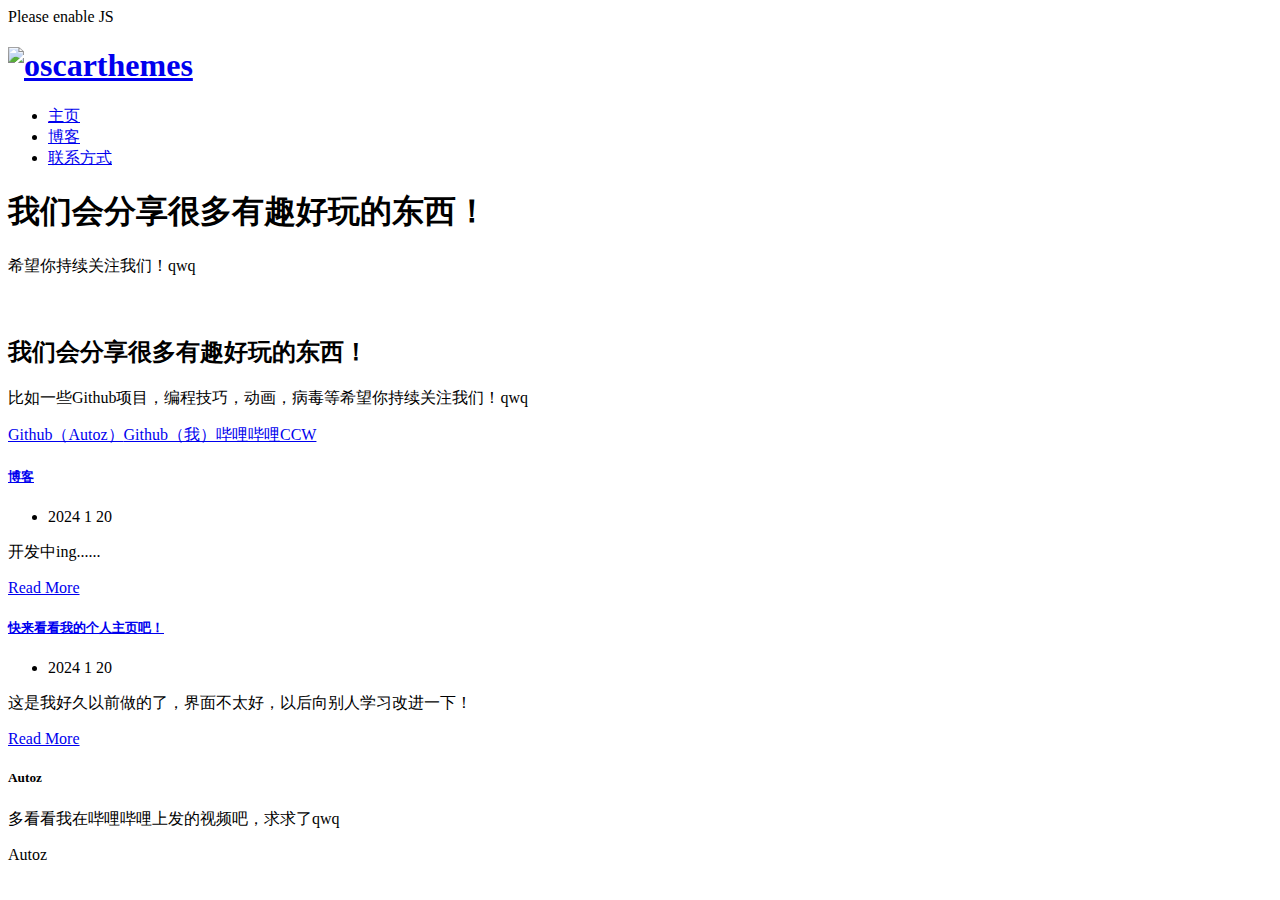
==== index.html @ cf9ced77 "提交文件" ====
﻿<!DOCTYPE html>
<html lang="zxx">
<head>
<meta charset="utf-8">
<meta http-equiv="X-UA-Compatible" content="IE=edge">
<meta name="viewport" content="width=device-width, initial-scale=1">
<!-- The above 3 meta tags *must* come first in the head; any other head content must come *after* these tags -->
<meta name="robots" content="index, follow" > 
<meta name="keywords" content="HTML5 Template, Themeforest, agency, blog, business, clean, corporate, creative, modern, one page, photography, portfolio" > 
<meta name="description" content="Discover Oscarthemes - Business HTML5 Template, responsive Bootstrap templates, & HTML templates" > 
<meta name="theme-color" content="#4b6fff">
<title>Home</title>
<!-- Bootstrap -->
<link href="static/css/bootstrap.css" rel="stylesheet">
<!-- Animate CSS -->
<link href="static/css/animate.css" rel="stylesheet">
<!-- Flat Icon CSS -->
<link href="static/css/svg.css" rel="stylesheet">
<!-- Slick Slider CSS -->
<link href="static/css/slick.css" rel="stylesheet">
<!-- Responsive Menu css -->
<link rel="stylesheet" href="static/css/responsivemenu.css">
<!-- Typography CSS -->
<link href="static/css/typography.css" rel="stylesheet">   
<!-- Widget Css -->
<link href="static/css/widget.css" rel="stylesheet">
<!-- Short Code CSS -->
<link href="static/css/shortcode.css" rel="stylesheet">
<!-- Custom Style CSS -->
<link href="static/css/style.css" rel="stylesheet">
<!-- Color CSS -->
<link href="static/css/color.css" rel="stylesheet">
<!-- Responsive CSS -->
<link href="static/css/responsive.css" rel="stylesheet">
</head>
<body class="grad-version" id="home">
<!-- LOADER --> 
<div id="loader-overflow">
  <div id="loader3" class="loader-cont">Please enable JS</div>
</div> 
<div class="main-wrapper">
	<!-- Header Start -->     
	<header id="header" class="oscar-header-4">
		<!-- Navigation Outer Wrap Start -->
		<div class="nav-outer sticky-header">
			<div class="container">
				<!-- Logo Start -->
				<h1 class="logo">
					<a href="index.html" title="oscarthemes">
						<img src="static/picture/logo.svg" alt="oscarthemes" width="300px">
					</a>
				</h1>
				<!-- /Logo End -->
				<div class="pull-right menu-holder">
					<div class="mobile-menu"></div>
					<div id="opg-nav" class="main-menu navigation">
						<nav>
							<ul>
								<li class="active"><a href="#home">主页</a></li> 
								<li><a href="#blog">博客</a></li>
								<li><a href="#contact">联系方式</a></li>
							</ul>
						</nav>
					</div>
				</div> 
			</div>
		</div>
		<!-- /Navigation Outer Wrap End -->
	</header>
	<!-- /Header End -->    
	<!-- Static Banner Wrap -->
	<div class="main-banner">
		<div class="container">
			<div class="row">
				<div data-aos="fade-right" class="col-md-6 col-sm-6">
					<div class="banner-caption-wrap">
						<h1 class="banner-title">我们会分享很多有趣好玩的东西！</h1>
						<p>希望你持续关注我们！qwq</p>
						
					</div>
				</div>
				<div data-aos="fade-left" class="col-md-6 col-sm-6">
					<div class="banner-thumb">
						<img src="static/picture/banner-img.svg" alt="">
					</div>
				</div>
			</div>
		</div>
	</div>
	<!-- /Static Banner Wrap -->
	<!-- oscar Contant Wrapper Start-->  
	<div id="main-contant" class="main-contant">  
		<!-- Featured Section Start -->
		<section  class="">
			<!-- Featured Item Section Start -->
			<div class="featured-slider-section">
				<div class="container">
					
					
				</div>
			</div>
			<!-- Featured Item Section End -->
		</section>
		<!-- Featured Section End -->
		<section class="intro-section section-heading-2 gray-bg">
			<div class="container ">
				<div class="row d-lg-flex align-items-lg-center">
					<div class="col-md-6 col-sm-6">
						<h6 class="sub-title"></h6>
						<h2 class="title">我们会分享很多有趣好玩的东西！</h2>
					</div>
					<div class="col-md-6 col-sm-6">
						<p>比如一些Github项目，编程技巧，动画，病毒等希望你持续关注我们！qwq</p>
						<a href="https://github.com/zjnautoz" class="btn th-bg" target="_blank">Github（Autoz）</a><a href="https://github.com/0zjn0123" class="btn th-bg" target="_blank">Github（我）</a><a href="https://space.bilibili.com/1162499152" class="btn th-bg" target="_blank">哔哩哔哩</a><a href="https://www.ccw.site/student/5a39e364eb0a197bb553dd82" class="btn th-bg" target="_blank">CCW</a>
					</div>
				</div>
			</div>
		</section>
		

		<!-- Pricing Section Start -->
		
						<!-- Pricing Table End -->
					</div>
				</div>
			</div>
		</section>
		<!-- Pricing Section End -->
		<!-- Blog Section Start -->
		<section id="blog">
			<div class="container">
				
				<div class="row">
					<div class="col-md-4 col-sm-6">
						<!-- /Blog Thumb Start -->
						<div class="blog-thumb">
							<div class="text">
								<h5 class="title"><a href="#">博客</a></h5>
								<ul class="blog-meta">
									<li class="post-date"><time datetime="2018-07-16">2024 1 20</time></li>
								</ul>
								<p>开发中ing......</p>
								<a href="blog/index.html" class="readmore-btn th-cl">Read More </a>
							</div>
						</div>
						<!-- /Blog Thumb End -->
						
						<!-- /Blog Thumb Start -->
						<div class="blog-thumb">
							<div class="text">
								<h5 class="title"><a href="#">快来看看我的个人主页吧！</a></h5>
								<ul class="blog-meta">
									<li class="post-date"><time datetime="2018-07-16">2024 1 20</time></li>
								</ul>
								<p>这是我好久以前做的了，界面不太好，以后向别人学习改进一下！</p>
								<a href="grzy/index.html" class="readmore-btn th-cl">Read More </a>
							</div>
						</div>
						<!-- /Blog Thumb End -->
					</div>
					
					</div>
				</div>
			</div>
		</section>
		<!-- Blog Section End -->
		

	<footer id="contact" class="osr-footer-2 dark-black">
		<div class="container">
			<div class="row">
				<div class="col-md-3 col-sm-6">
					<!-- Widget Nav Menu Start --> 
					<div class="widget widget_about">
						<div class="widget-title">
							<h5 class="title">Autoz</h5>
						</div><!-- /Widget Title -->
						<div class="text">
							<p>多看看我在哔哩哔哩上发的视频吧，求求了qwq</p>
							
						</div>
					</div>
					<!-- /Widget Nav Menu End -->
				</div>
				
			</div>
		</div><!-- / Container -->
	</footer><!-- / Footer 1 -->
	<div class="copy-right light-black-bg">
		<div class="container">
			<div class="pull-left">
				<p>Autoz</p>
			</div>
			
		</div>
	</div><!-- /Copyright End-->
</div><!-- /Main Wrapper End-->
<!-- jQuery -->
<script src="static/js/js-bundle.js"></script>
<!--Custom Script-->
<script src="static/js/custom.js"></script>
</body>
</html>
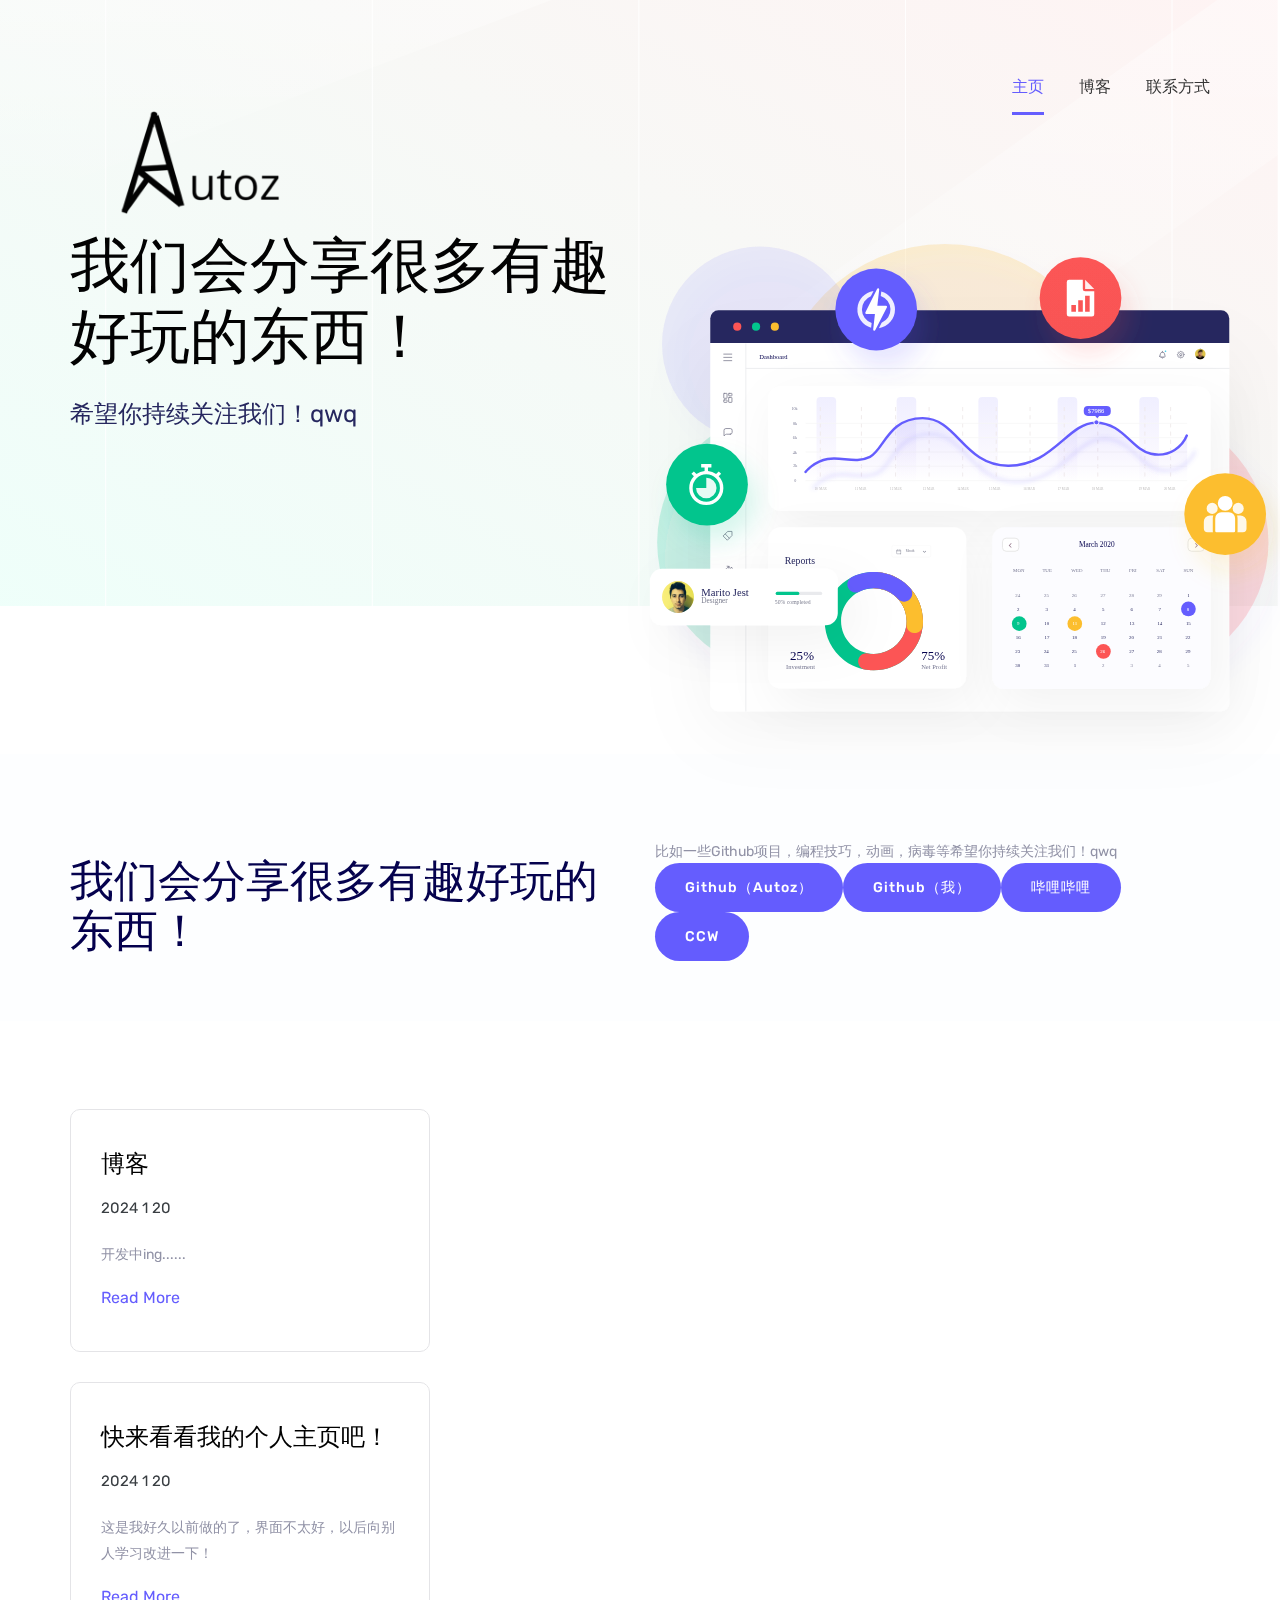
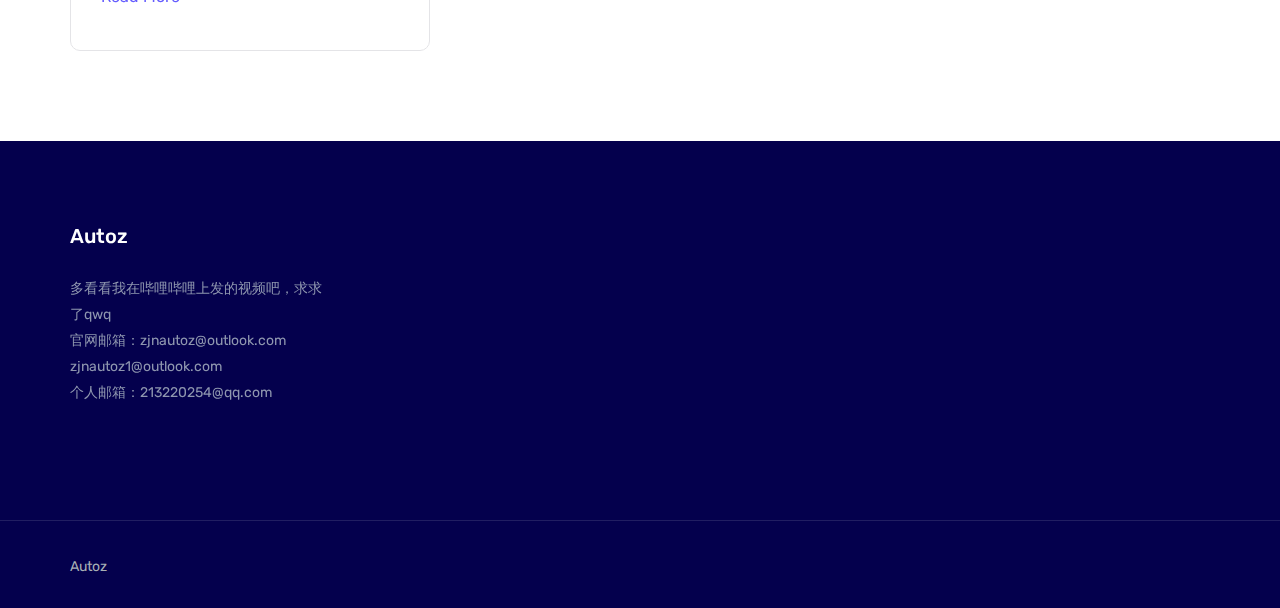
==== commit 6c2e85d6: "Update index.html" ====
--- a/index.html
+++ b/index.html
@@ -176,7 +176,7 @@
 							<h5 class="title">Autoz</h5>
 						</div><!-- /Widget Title -->
 						<div class="text">
-							<p>多看看我在哔哩哔哩上发的视频吧，求求了qwq</p>
+							<p>多看看我在哔哩哔哩上发的视频吧，求求了qwq<br>官网邮箱：zjnautoz@outlook.com zjnautoz1@outlook.com<br>个人邮箱：213220254@qq.com</p>
 							
 						</div>
 					</div>
@@ -200,4 +200,4 @@
 <!--Custom Script-->
 <script src="static/js/custom.js"></script>
 </body>
-</html>+</html>
--- a/static/css/svg.css
+++ b/static/css/svg.css
@@ -0,0 +1,9003 @@
+﻿@font-face {
+  font-family: 'oscarthemes';
+  src:  url('../fonts/oscarthemes.eot');
+  src:  url('../fonts/oscarthemes.eot') format('embedded-opentype'),
+    url('../fonts/oscarthemes.ttf') format('truetype'),
+    url('../fonts/oscarthemes.woff') format('woff'),
+    url('../fonts/oscarthemes.svg') format('svg');
+  font-weight: normal;
+  font-style: normal;
+}
+
+[class^="icon-"], [class*=" icon-"] {
+  /* use !important to prevent issues with browser extensions that change fonts */
+  font-family: 'oscarthemes' !important;
+  speak: none;
+  font-style: normal;
+  font-weight: normal;
+  font-variant: normal;
+  text-transform: none;
+  line-height: 1;
+
+  /* Better Font Rendering =========== */
+  -webkit-font-smoothing: antialiased;
+  -moz-osx-font-smoothing: grayscale;
+}
+
+.icon-analytics-21:before {
+  content: "\e900";
+}
+.icon-chart:before {
+  content: "\e901";
+}
+.icon-employee-7:before {
+  content: "\e902";
+}
+.icon-point-of-service:before {
+  content: "\e903";
+}
+.icon-analytics-20:before {
+  content: "\e904";
+}
+.icon-money-bag:before {
+  content: "\e905";
+}
+.icon-purse:before {
+  content: "\e906";
+}
+.icon-woman-5:before {
+  content: "\e907";
+}
+.icon-add-user:before {
+  content: "\e908";
+}
+.icon-analytics-19:before {
+  content: "\e909";
+}
+.icon-bank:before {
+  content: "\e90a";
+}
+.icon-tax-1:before {
+  content: "\e90b";
+}
+.icon-bar-chart-1:before {
+  content: "\e90c";
+}
+.icon-diamond:before {
+  content: "\e90d";
+}
+.icon-employees-2:before {
+  content: "\e90e";
+}
+.icon-mobile-phone:before {
+  content: "\e90f";
+}
+.icon-analytics-18:before {
+  content: "\e910";
+}
+.icon-employee-6:before {
+  content: "\e911";
+}
+.icon-exchange:before {
+  content: "\e912";
+}
+.icon-tax:before {
+  content: "\e913";
+}
+.icon-employee-5:before {
+  content: "\e914";
+}
+.icon-pie-chart-4:before {
+  content: "\e915";
+}
+.icon-profits-1:before {
+  content: "\e916";
+}
+.icon-yens:before {
+  content: "\e917";
+}
+.icon-employee-4:before {
+  content: "\e918";
+}
+.icon-euro:before {
+  content: "\e919";
+}
+.icon-presentation-3:before {
+  content: "\e91a";
+}
+.icon-safebox:before {
+  content: "\e91b";
+}
+.icon-analytics-17:before {
+  content: "\e91c";
+}
+.icon-idea:before {
+  content: "\e91d";
+}
+.icon-question2:before {
+  content: "\e91e";
+}
+.icon-shield:before {
+  content: "\e91f";
+}
+.icon-analytics-16:before {
+  content: "\e920";
+}
+.icon-captain:before {
+  content: "\e921";
+}
+.icon-smartphone-1:before {
+  content: "\e922";
+}
+.icon-wallet-1:before {
+  content: "\e923";
+}
+.icon-analytics-15:before {
+  content: "\e924";
+}
+.icon-diploma:before {
+  content: "\e925";
+}
+.icon-piggy-bank:before {
+  content: "\e926";
+}
+.icon-wallet:before {
+  content: "\e927";
+}
+.icon-analytics-14:before {
+  content: "\e928";
+}
+.icon-bullhorn2:before {
+  content: "\e929";
+}
+.icon-pound-sterling:before {
+  content: "\e92a";
+}
+.icon-strongbox:before {
+  content: "\e92b";
+}
+.icon-credit-card3:before {
+  content: "\e92c";
+}
+.icon-pie-chart-3:before {
+  content: "\e92d";
+}
+.icon-trophy2:before {
+  content: "\e92e";
+}
+.icon-yuan:before {
+  content: "\e92f";
+}
+.icon-analytics-13:before {
+  content: "\e930";
+}
+.icon-bitcoin:before {
+  content: "\e931";
+}
+.icon-flags:before {
+  content: "\e932";
+}
+.icon-money:before {
+  content: "\e933";
+}
+.icon-analytics-12:before {
+  content: "\e934";
+}
+.icon-bars2:before {
+  content: "\e935";
+}
+.icon-dollar:before {
+  content: "\e936";
+}
+.icon-stopwatch2:before {
+  content: "\e937";
+}
+.icon-analytics-11:before {
+  content: "\e938";
+}
+.icon-coins:before {
+  content: "\e939";
+}
+.icon-euro2:before {
+  content: "\e93a";
+}
+.icon-target-1:before {
+  content: "\e93b";
+}
+.icon-analytics-10:before {
+  content: "\e93c";
+}
+.icon-desk-chair:before {
+  content: "\e93d";
+}
+.icon-exchange2:before {
+  content: "\e93e";
+}
+.icon-note:before {
+  content: "\e93f";
+}
+.icon-bar-chart:before {
+  content: "\e940";
+}
+.icon-employee-3:before {
+  content: "\e941";
+}
+.icon-growth:before {
+  content: "\e942";
+}
+.icon-box:before {
+  content: "\e943";
+}
+.icon-briefcase-1:before {
+  content: "\e944";
+}
+.icon-presentation-2:before {
+  content: "\e945";
+}
+.icon-analytics-9:before {
+  content: "\e946";
+}
+.icon-briefcase2:before {
+  content: "\e947";
+}
+.icon-video-call-1:before {
+  content: "\e948";
+}
+.icon-gold-ingot:before {
+  content: "\e949";
+}
+.icon-pie-chart-2:before {
+  content: "\e94a";
+}
+.icon-video-call:before {
+  content: "\e94b";
+}
+.icon-analytics-8:before {
+  content: "\e94c";
+}
+.icon-auction:before {
+  content: "\e94d";
+}
+.icon-desk:before {
+  content: "\e94e";
+}
+.icon-career:before {
+  content: "\e94f";
+}
+.icon-pie-chart-1:before {
+  content: "\e950";
+}
+.icon-search2:before {
+  content: "\e951";
+}
+.icon-analytics-7:before {
+  content: "\e952";
+}
+.icon-check2:before {
+  content: "\e953";
+}
+.icon-job:before {
+  content: "\e954";
+}
+.icon-briefcase3:before {
+  content: "\e955";
+}
+.icon-hierarchical-structure:before {
+  content: "\e956";
+}
+.icon-profits:before {
+  content: "\e957";
+}
+.icon-clipboard3:before {
+  content: "\e958";
+}
+.icon-id-card3:before {
+  content: "\e959";
+}
+.icon-loss:before {
+  content: "\e95a";
+}
+.icon-employees-1:before {
+  content: "\e95b";
+}
+.icon-folder3:before {
+  content: "\e95c";
+}
+.icon-invoice:before {
+  content: "\e95d";
+}
+.icon-analytics-6:before {
+  content: "\e95e";
+}
+.icon-idea2:before {
+  content: "\e95f";
+}
+.icon-smartphone:before {
+  content: "\e960";
+}
+.icon-analytics-5:before {
+  content: "\e961";
+}
+.icon-coin-1:before {
+  content: "\e962";
+}
+.icon-employees:before {
+  content: "\e963";
+}
+.icon-bank2:before {
+  content: "\e964";
+}
+.icon-calculator2:before {
+  content: "\e965";
+}
+.icon-medal:before {
+  content: "\e966";
+}
+.icon-analytics-4:before {
+  content: "\e967";
+}
+.icon-bank3:before {
+  content: "\e968";
+}
+.icon-curriculum:before {
+  content: "\e969";
+}
+.icon-atm-machine-1:before {
+  content: "\e96a";
+}
+.icon-presentation-1:before {
+  content: "\e96b";
+}
+.icon-woman-4:before {
+  content: "\e96c";
+}
+.icon-atm-machine:before {
+  content: "\e96d";
+}
+.icon-job-search:before {
+  content: "\e96e";
+}
+.icon-smartphone2:before {
+  content: "\e96f";
+}
+.icon-money-bag2:before {
+  content: "\e970";
+}
+.icon-presentation:before {
+  content: "\e971";
+}
+.icon-speech:before {
+  content: "\e972";
+}
+.icon-analytics-3:before {
+  content: "\e973";
+}
+.icon-credit-card-1:before {
+  content: "\e974";
+}
+.icon-woman-3:before {
+  content: "\e975";
+}
+.icon-analytics-2:before {
+  content: "\e976";
+}
+.icon-credit-card4:before {
+  content: "\e977";
+}
+.icon-man-2:before {
+  content: "\e978";
+}
+.icon-browser:before {
+  content: "\e979";
+}
+.icon-dialog-1:before {
+  content: "\e97a";
+}
+.icon-wallet2:before {
+  content: "\e97b";
+}
+.icon-avatar:before {
+  content: "\e97c";
+}
+.icon-briefcase4:before {
+  content: "\e97d";
+}
+.icon-building3:before {
+  content: "\e97e";
+}
+.icon-business:before {
+  content: "\e97f";
+}
+.icon-coding:before {
+  content: "\e980";
+}
+.icon-creativity:before {
+  content: "\e981";
+}
+.icon-desk-chair2:before {
+  content: "\e982";
+}
+.icon-dialog:before {
+  content: "\e983";
+}
+.icon-email:before {
+  content: "\e984";
+}
+.icon-folder4:before {
+  content: "\e985";
+}
+.icon-graduation:before {
+  content: "\e986";
+}
+.icon-growth2:before {
+  content: "\e987";
+}
+.icon-handshake3:before {
+  content: "\e988";
+}
+.icon-house:before {
+  content: "\e989";
+}
+.icon-idea3:before {
+  content: "\e98a";
+}
+.icon-key2:before {
+  content: "\e98b";
+}
+.icon-list2:before {
+  content: "\e98c";
+}
+.icon-mail:before {
+  content: "\e98d";
+}
+.icon-mask:before {
+  content: "\e98e";
+}
+.icon-medal2:before {
+  content: "\e98f";
+}
+.icon-money-1:before {
+  content: "\e990";
+}
+.icon-mortarboard:before {
+  content: "\e991";
+}
+.icon-newspaper3:before {
+  content: "\e992";
+}
+.icon-padlock:before {
+  content: "\e993";
+}
+.icon-path:before {
+  content: "\e994";
+}
+.icon-placeholder:before {
+  content: "\e995";
+}
+.icon-presentation2:before {
+  content: "\e996";
+}
+.icon-presentation-12:before {
+  content: "\e997";
+}
+.icon-responsive:before {
+  content: "\e998";
+}
+.icon-resume:before {
+  content: "\e999";
+}
+.icon-sir:before {
+  content: "\e99a";
+}
+.icon-smartphone3:before {
+  content: "\e99b";
+}
+.icon-strength:before {
+  content: "\e99c";
+}
+.icon-target:before {
+  content: "\e99d";
+}
+.icon-target-12:before {
+  content: "\e99e";
+}
+.icon-telescope:before {
+  content: "\e99f";
+}
+.icon-translator:before {
+  content: "\e9a0";
+}
+.icon-trophy3:before {
+  content: "\e9a1";
+}
+.icon-ukelele:before {
+  content: "\e9a2";
+}
+.icon-balance:before {
+  content: "\e9a3";
+}
+.icon-employee-2:before {
+  content: "\e9a4";
+}
+.icon-pie-chart:before {
+  content: "\e9a5";
+}
+.icon-analytics-1:before {
+  content: "\e9a6";
+}
+.icon-employee-1:before {
+  content: "\e9a7";
+}
+.icon-money2:before {
+  content: "\e9a8";
+}
+.icon-analytics:before {
+  content: "\e9a9";
+}
+.icon-coin:before {
+  content: "\e9aa";
+}
+.icon-employee:before {
+  content: "\e9ab";
+}
+.icon-target2:before {
+  content: "\e9ac";
+}
+.icon-telemarketer-1:before {
+  content: "\e9ad";
+}
+.icon-telemarketer:before {
+  content: "\e9ae";
+}
+.icon-man-1:before {
+  content: "\e9af";
+}
+.icon-woman-2:before {
+  content: "\e9b0";
+}
+.icon-man:before {
+  content: "\e9b1";
+}
+.icon-boss:before {
+  content: "\e9b2";
+}
+.icon-group:before {
+  content: "\e9b3";
+}
+.icon-woman-1:before {
+  content: "\e9b4";
+}
+.icon-woman:before {
+  content: "\e9b5";
+}
+.icon-abacus:before {
+  content: "\e9b6";
+}
+.icon-agenda:before {
+  content: "\e9b7";
+}
+.icon-air-conditioner:before {
+  content: "\e9b8";
+}
+.icon-alarm-clock:before {
+  content: "\e9b9";
+}
+.icon-amount:before {
+  content: "\e9ba";
+}
+.icon-auction2:before {
+  content: "\e9bb";
+}
+.icon-balance2:before {
+  content: "\e9bc";
+}
+.icon-barrier:before {
+  content: "\e9bd";
+}
+.icon-bathtub:before {
+  content: "\e9be";
+}
+.icon-blueprint:before {
+  content: "\e9bf";
+}
+.icon-box2:before {
+  content: "\e9c0";
+}
+.icon-briefcase5:before {
+  content: "\e9c1";
+}
+.icon-briefcase-12:before {
+  content: "\e9c2";
+}
+.icon-briefcase-2:before {
+  content: "\e9c3";
+}
+.icon-calculator3:before {
+  content: "\e9c4";
+}
+.icon-calculator-1:before {
+  content: "\e9c5";
+}
+.icon-calendar3:before {
+  content: "\e9c6";
+}
+.icon-calendar-1:before {
+  content: "\e9c7";
+}
+.icon-camera2:before {
+  content: "\e9c8";
+}
+.icon-carrier:before {
+  content: "\e9c9";
+}
+.icon-cash:before {
+  content: "\e9ca";
+}
+.icon-check3:before {
+  content: "\e9cb";
+}
+.icon-clip:before {
+  content: "\e9cc";
+}
+.icon-clipboard4:before {
+  content: "\e9cd";
+}
+.icon-clock3:before {
+  content: "\e9ce";
+}
+.icon-clock-1:before {
+  content: "\e9cf";
+}
+.icon-cogwheel:before {
+  content: "\e9d0";
+}
+.icon-coin2:before {
+  content: "\e9d1";
+}
+.icon-coins2:before {
+  content: "\e9d2";
+}
+.icon-contract:before {
+  content: "\e9d3";
+}
+.icon-conversation:before {
+  content: "\e9d4";
+}
+.icon-crane:before {
+  content: "\e9d5";
+}
+.icon-crane-1:before {
+  content: "\e9d6";
+}
+.icon-crane-2:before {
+  content: "\e9d7";
+}
+.icon-credit-card5:before {
+  content: "\e9d8";
+}
+.icon-customer-service:before {
+  content: "\e9d9";
+}
+.icon-dart-board:before {
+  content: "\e9da";
+}
+.icon-decision-making:before {
+  content: "\e9db";
+}
+.icon-diamond2:before {
+  content: "\e9dc";
+}
+.icon-direction:before {
+  content: "\e9dd";
+}
+.icon-directions:before {
+  content: "\e9de";
+}
+.icon-document:before {
+  content: "\e9df";
+}
+.icon-dollar-bill:before {
+  content: "\e9e0";
+}
+.icon-duplex:before {
+  content: "\e9e1";
+}
+.icon-earnings:before {
+  content: "\e9e2";
+}
+.icon-email2:before {
+  content: "\e9e3";
+}
+.icon-envelope3:before {
+  content: "\e9e4";
+}
+.icon-factory:before {
+  content: "\e9e5";
+}
+.icon-fall:before {
+  content: "\e9e6";
+}
+.icon-fence:before {
+  content: "\e9e7";
+}
+.icon-flat:before {
+  content: "\e9e8";
+}
+.icon-folders:before {
+  content: "\e9e9";
+}
+.icon-garage:before {
+  content: "\e9ea";
+}
+.icon-gift2:before {
+  content: "\e9eb";
+}
+.icon-growth3:before {
+  content: "\e9ec";
+}
+.icon-hammer:before {
+  content: "\e9ed";
+}
+.icon-home2:before {
+  content: "\e9ee";
+}
+.icon-house2:before {
+  content: "\e9ef";
+}
+.icon-house-1:before {
+  content: "\e9f0";
+}
+.icon-house-2:before {
+  content: "\e9f1";
+}
+.icon-house-3:before {
+  content: "\e9f2";
+}
+.icon-house-4:before {
+  content: "\e9f3";
+}
+.icon-house-5:before {
+  content: "\e9f4";
+}
+.icon-houses:before {
+  content: "\e9f5";
+}
+.icon-id-card4:before {
+  content: "\e9f6";
+}
+.icon-id-card-1:before {
+  content: "\e9f7";
+}
+.icon-improvement:before {
+  content: "\e9f8";
+}
+.icon-investment:before {
+  content: "\e9f9";
+}
+.icon-key3:before {
+  content: "\e9fa";
+}
+.icon-light-bulb:before {
+  content: "\e9fb";
+}
+.icon-location:before {
+  content: "\e9fc";
+}
+.icon-manager:before {
+  content: "\e9fd";
+}
+.icon-mansion:before {
+  content: "\e9fe";
+}
+.icon-megaphone:before {
+  content: "\e9ff";
+}
+.icon-mobile-phone2:before {
+  content: "\ea00";
+}
+.icon-money-bag3:before {
+  content: "\ea01";
+}
+.icon-new:before {
+  content: "\ea02";
+}
+.icon-percentage:before {
+  content: "\ea03";
+}
+.icon-phone-call:before {
+  content: "\ea04";
+}
+.icon-pie-chart2:before {
+  content: "\ea05";
+}
+.icon-pipe:before {
+  content: "\ea06";
+}
+.icon-placeholder2:before {
+  content: "\ea07";
+}
+.icon-presentation3:before {
+  content: "\ea08";
+}
+.icon-prize:before {
+  content: "\ea09";
+}
+.icon-push-pin:before {
+  content: "\ea0a";
+}
+.icon-real-estate:before {
+  content: "\ea0b";
+}
+.icon-real-estate-1:before {
+  content: "\ea0c";
+}
+.icon-refresh:before {
+  content: "\ea0d";
+}
+.icon-rent:before {
+  content: "\ea0e";
+}
+.icon-screen:before {
+  content: "\ea0f";
+}
+.icon-search3:before {
+  content: "\ea10";
+}
+.icon-search-1:before {
+  content: "\ea11";
+}
+.icon-sewing-machine:before {
+  content: "\ea12";
+}
+.icon-shield2:before {
+  content: "\ea13";
+}
+.icon-shopping:before {
+  content: "\ea14";
+}
+.icon-shopping-bag2:before {
+  content: "\ea15";
+}
+.icon-shopping-bag-1:before {
+  content: "\ea16";
+}
+.icon-shopping-bag-2:before {
+  content: "\ea17";
+}
+.icon-shopping-cart2:before {
+  content: "\ea18";
+}
+.icon-shopping-cart-1:before {
+  content: "\ea19";
+}
+.icon-shopping-cart-2:before {
+  content: "\ea1a";
+}
+.icon-shopping-cart-3:before {
+  content: "\ea1b";
+}
+.icon-signature:before {
+  content: "\ea1c";
+}
+.icon-sold:before {
+  content: "\ea1d";
+}
+.icon-stats:before {
+  content: "\ea1e";
+}
+.icon-stats-1:before {
+  content: "\ea1f";
+}
+.icon-stats-2:before {
+  content: "\ea20";
+}
+.icon-stats-3:before {
+  content: "\ea21";
+}
+.icon-stats-4:before {
+  content: "\ea22";
+}
+.icon-stats-5:before {
+  content: "\ea23";
+}
+.icon-stats-6:before {
+  content: "\ea24";
+}
+.icon-store:before {
+  content: "\ea25";
+}
+.icon-store-1:before {
+  content: "\ea26";
+}
+.icon-suitcase2:before {
+  content: "\ea27";
+}
+.icon-suitcase-1:before {
+  content: "\ea28";
+}
+.icon-tag2:before {
+  content: "\ea29";
+}
+.icon-target3:before {
+  content: "\ea2a";
+}
+.icon-team:before {
+  content: "\ea2b";
+}
+.icon-tie:before {
+  content: "\ea2c";
+}
+.icon-trolley:before {
+  content: "\ea2d";
+}
+.icon-trolley-1:before {
+  content: "\ea2e";
+}
+.icon-trolley-2:before {
+  content: "\ea2f";
+}
+.icon-truck2:before {
+  content: "\ea30";
+}
+.icon-truck-1:before {
+  content: "\ea31";
+}
+.icon-truck-2:before {
+  content: "\ea32";
+}
+.icon-umbrella2:before {
+  content: "\ea33";
+}
+.icon-voucher:before {
+  content: "\ea34";
+}
+.icon-voucher-1:before {
+  content: "\ea35";
+}
+.icon-voucher-2:before {
+  content: "\ea36";
+}
+.icon-voucher-3:before {
+  content: "\ea37";
+}
+.icon-voucher-4:before {
+  content: "\ea38";
+}
+.icon-wallet3:before {
+  content: "\ea39";
+}
+.icon-worker:before {
+  content: "\ea3a";
+}
+.icon-alarm:before {
+  content: "\ea3b";
+}
+.icon-apartment:before {
+  content: "\ea3c";
+}
+.icon-arrow-down2:before {
+  content: "\ea3d";
+}
+.icon-arrow-down-circle:before {
+  content: "\ea3e";
+}
+.icon-arrow-left2:before {
+  content: "\ea3f";
+}
+.icon-arrow-left-circle:before {
+  content: "\ea40";
+}
+.icon-arrow-right2:before {
+  content: "\ea41";
+}
+.icon-arrow-right-circle:before {
+  content: "\ea42";
+}
+.icon-arrow-up2:before {
+  content: "\ea43";
+}
+.icon-arrow-up-circle:before {
+  content: "\ea44";
+}
+.icon-bicycle2:before {
+  content: "\ea45";
+}
+.icon-bold2:before {
+  content: "\ea46";
+}
+.icon-book2:before {
+  content: "\ea47";
+}
+.icon-bookmark3:before {
+  content: "\ea48";
+}
+.icon-briefcase6:before {
+  content: "\ea49";
+}
+.icon-bubble:before {
+  content: "\ea4a";
+}
+.icon-bug2:before {
+  content: "\ea4b";
+}
+.icon-bullhorn3:before {
+  content: "\ea4c";
+}
+.icon-bus2:before {
+  content: "\ea4d";
+}
+.icon-calendar-full:before {
+  content: "\ea4e";
+}
+.icon-camera3:before {
+  content: "\ea4f";
+}
+.icon-camera-video:before {
+  content: "\ea50";
+}
+.icon-car2:before {
+  content: "\ea51";
+}
+.icon-cart:before {
+  content: "\ea52";
+}
+.icon-chart-bars:before {
+  content: "\ea53";
+}
+.icon-checkmark-circle:before {
+  content: "\ea54";
+}
+.icon-chevron-down2:before {
+  content: "\ea55";
+}
+.icon-chevron-down-circle:before {
+  content: "\ea56";
+}
+.icon-chevron-left2:before {
+  content: "\ea57";
+}
+.icon-chevron-left-circle:before {
+  content: "\ea58";
+}
+.icon-chevron-right2:before {
+  content: "\ea59";
+}
+.icon-chevron-right-circle:before {
+  content: "\ea5a";
+}
+.icon-chevron-up2:before {
+  content: "\ea5b";
+}
+.icon-chevron-up-circle:before {
+  content: "\ea5c";
+}
+.icon-circle-minus:before {
+  content: "\ea5d";
+}
+.icon-clock4:before {
+  content: "\ea5e";
+}
+.icon-cloud2:before {
+  content: "\ea5f";
+}
+.icon-cloud-check:before {
+  content: "\ea60";
+}
+.icon-cloud-download:before {
+  content: "\ea61";
+}
+.icon-cloud-sync:before {
+  content: "\ea62";
+}
+.icon-cloud-upload:before {
+  content: "\ea63";
+}
+.icon-code2:before {
+  content: "\ea64";
+}
+.icon-coffee-cup:before {
+  content: "\ea65";
+}
+.icon-cog2:before {
+  content: "\ea66";
+}
+.icon-construction:before {
+  content: "\ea67";
+}
+.icon-crop2:before {
+  content: "\ea68";
+}
+.icon-cross:before {
+  content: "\ea69";
+}
+.icon-cross-circle:before {
+  content: "\ea6a";
+}
+.icon-database2:before {
+  content: "\ea6b";
+}
+.icon-diamond3:before {
+  content: "\ea6c";
+}
+.icon-dice:before {
+  content: "\ea6d";
+}
+.icon-dinner:before {
+  content: "\ea6e";
+}
+.icon-direction-ltr:before {
+  content: "\ea6f";
+}
+.icon-direction-rtl:before {
+  content: "\ea70";
+}
+.icon-download2:before {
+  content: "\ea71";
+}
+.icon-drop:before {
+  content: "\ea72";
+}
+.icon-earth:before {
+  content: "\ea73";
+}
+.icon-enter:before {
+  content: "\ea74";
+}
+.icon-enter-down:before {
+  content: "\ea75";
+}
+.icon-envelope4:before {
+  content: "\ea76";
+}
+.icon-exit:before {
+  content: "\ea77";
+}
+.icon-exit-up:before {
+  content: "\ea78";
+}
+.icon-eye2:before {
+  content: "\ea79";
+}
+.icon-file-add:before {
+  content: "\ea7a";
+}
+.icon-file-empty:before {
+  content: "\ea7b";
+}
+.icon-film-play:before {
+  content: "\ea7c";
+}
+.icon-flag3:before {
+  content: "\ea7d";
+}
+.icon-frame-contract:before {
+  content: "\ea7e";
+}
+.icon-frame-expand:before {
+  content: "\ea7f";
+}
+.icon-funnel:before {
+  content: "\ea80";
+}
+.icon-gift3:before {
+  content: "\ea81";
+}
+.icon-graduation-hat:before {
+  content: "\ea82";
+}
+.icon-hand:before {
+  content: "\ea83";
+}
+.icon-heart3:before {
+  content: "\ea84";
+}
+.icon-heart-pulse:before {
+  content: "\ea85";
+}
+.icon-highlight:before {
+  content: "\ea86";
+}
+.icon-history2:before {
+  content: "\ea87";
+}
+.icon-home3:before {
+  content: "\ea88";
+}
+.icon-hourglass3:before {
+  content: "\ea89";
+}
+.icon-inbox2:before {
+  content: "\ea8a";
+}
+.icon-indent-decrease:before {
+  content: "\ea8b";
+}
+.icon-indent-increase:before {
+  content: "\ea8c";
+}
+.icon-italic2:before {
+  content: "\ea8d";
+}
+.icon-keyboard3:before {
+  content: "\ea8e";
+}
+.icon-laptop2:before {
+  content: "\ea8f";
+}
+.icon-laptop-phone:before {
+  content: "\ea90";
+}
+.icon-layers:before {
+  content: "\ea91";
+}
+.icon-leaf2:before {
+  content: "\ea92";
+}
+.icon-license:before {
+  content: "\ea93";
+}
+.icon-lighter:before {
+  content: "\ea94";
+}
+.icon-linearicons:before {
+  content: "\ea95";
+}
+.icon-line-spacing:before {
+  content: "\ea96";
+}
+.icon-link2:before {
+  content: "\ea97";
+}
+.icon-list3:before {
+  content: "\ea98";
+}
+.icon-location2:before {
+  content: "\ea99";
+}
+.icon-lock2:before {
+  content: "\ea9a";
+}
+.icon-magic-wand:before {
+  content: "\ea9b";
+}
+.icon-magnifier:before {
+  content: "\ea9c";
+}
+.icon-map3:before {
+  content: "\ea9d";
+}
+.icon-map-marker2:before {
+  content: "\ea9e";
+}
+.icon-menu:before {
+  content: "\ea9f";
+}
+.icon-menu-circle:before {
+  content: "\eaa0";
+}
+.icon-mic:before {
+  content: "\eaa1";
+}
+.icon-moon3:before {
+  content: "\eaa2";
+}
+.icon-move:before {
+  content: "\eaa3";
+}
+.icon-music-note:before {
+  content: "\eaa4";
+}
+.icon-mustache:before {
+  content: "\eaa5";
+}
+.icon-neutral:before {
+  content: "\eaa6";
+}
+.icon-page-break:before {
+  content: "\eaa7";
+}
+.icon-paperclip2:before {
+  content: "\eaa8";
+}
+.icon-paw2:before {
+  content: "\eaa9";
+}
+.icon-pencil:before {
+  content: "\eaaa";
+}
+.icon-phone2:before {
+  content: "\eaab";
+}
+.icon-phone-handset:before {
+  content: "\eaac";
+}
+.icon-picture:before {
+  content: "\eaad";
+}
+.icon-pie-chart3:before {
+  content: "\eaae";
+}
+.icon-pilcrow:before {
+  content: "\eaaf";
+}
+.icon-plus-circle2:before {
+  content: "\eab0";
+}
+.icon-pointer-down:before {
+  content: "\eab1";
+}
+.icon-pointer-left:before {
+  content: "\eab2";
+}
+.icon-pointer-right:before {
+  content: "\eab3";
+}
+.icon-pointer-up:before {
+  content: "\eab4";
+}
+.icon-poop:before {
+  content: "\eab5";
+}
+.icon-power-switch:before {
+  content: "\eab6";
+}
+.icon-printer:before {
+  content: "\eab7";
+}
+.icon-pushpin:before {
+  content: "\eab8";
+}
+.icon-question-circle3:before {
+  content: "\eab9";
+}
+.icon-redo2:before {
+  content: "\eaba";
+}
+.icon-rocket2:before {
+  content: "\eabb";
+}
+.icon-sad:before {
+  content: "\eabc";
+}
+.icon-screen2:before {
+  content: "\eabd";
+}
+.icon-select:before {
+  content: "\eabe";
+}
+.icon-shirt:before {
+  content: "\eabf";
+}
+.icon-smartphone4:before {
+  content: "\eac0";
+}
+.icon-smile3:before {
+  content: "\eac1";
+}
+.icon-sort-alpha-asc:before {
+  content: "\eac2";
+}
+.icon-sort-amount-asc:before {
+  content: "\eac3";
+}
+.icon-spell-check:before {
+  content: "\eac4";
+}
+.icon-star3:before {
+  content: "\eac5";
+}
+.icon-star-empty:before {
+  content: "\eac6";
+}
+.icon-star-half3:before {
+  content: "\eac7";
+}
+.icon-store2:before {
+  content: "\eac8";
+}
+.icon-strikethrough2:before {
+  content: "\eac9";
+}
+.icon-sun3:before {
+  content: "\eaca";
+}
+.icon-sync2:before {
+  content: "\eacb";
+}
+.icon-tablet2:before {
+  content: "\eacc";
+}
+.icon-tag3:before {
+  content: "\eacd";
+}
+.icon-text-align-center:before {
+  content: "\eace";
+}
+.icon-text-align-justify:before {
+  content: "\eacf";
+}
+.icon-text-align-left:before {
+  content: "\ead0";
+}
+.icon-text-align-right:before {
+  content: "\ead1";
+}
+.icon-text-format:before {
+  content: "\ead2";
+}
+.icon-text-format-remove:before {
+  content: "\ead3";
+}
+.icon-text-size:before {
+  content: "\ead4";
+}
+.icon-thumbs-down3:before {
+  content: "\ead5";
+}
+.icon-thumbs-up3:before {
+  content: "\ead6";
+}
+.icon-train2:before {
+  content: "\ead7";
+}
+.icon-trash2:before {
+  content: "\ead8";
+}
+.icon-underline2:before {
+  content: "\ead9";
+}
+.icon-undo2:before {
+  content: "\eada";
+}
+.icon-unlink2:before {
+  content: "\eadb";
+}
+.icon-upload2:before {
+  content: "\eadc";
+}
+.icon-user3:before {
+  content: "\eadd";
+}
+.icon-users2:before {
+  content: "\eade";
+}
+.icon-volume:before {
+  content: "\eadf";
+}
+.icon-volume-high:before {
+  content: "\eae0";
+}
+.icon-volume-low:before {
+  content: "\eae1";
+}
+.icon-volume-medium:before {
+  content: "\eae2";
+}
+.icon-warning:before {
+  content: "\eae3";
+}
+.icon-wheelchair2:before {
+  content: "\eae4";
+}
+.icon-500px:before {
+  content: "\eae5";
+}
+.icon-aboutme:before {
+  content: "\eae6";
+}
+.icon-acm:before {
+  content: "\eae7";
+}
+.icon-addthis:before {
+  content: "\eae8";
+}
+.icon-adobe:before {
+  content: "\eae9";
+}
+.icon-adobeacrobatreader:before {
+  content: "\eaea";
+}
+.icon-adobeaftereffects:before {
+  content: "\eaeb";
+}
+.icon-adobedreamweaver:before {
+  content: "\eaec";
+}
+.icon-adobeillustrator:before {
+  content: "\eaed";
+}
+.icon-adobeindesign:before {
+  content: "\eaee";
+}
+.icon-adobelightroom:before {
+  content: "\eaef";
+}
+.icon-adobephotoshop:before {
+  content: "\eaf0";
+}
+.icon-adobetypekit:before {
+  content: "\eaf1";
+}
+.icon-aim:before {
+  content: "\eaf2";
+}
+.icon-airbnb:before {
+  content: "\eaf3";
+}
+.icon-amazon:before {
+  content: "\eaf4";
+}
+.icon-americanexpress:before {
+  content: "\eaf5";
+}
+.icon-android:before {
+  content: "\eaf6";
+}
+.icon-angellist:before {
+  content: "\eaf7";
+}
+.icon-angular:before {
+  content: "\eaf8";
+}
+.icon-apple:before {
+  content: "\eaf9";
+}
+.icon-applemusic:before {
+  content: "\eafa";
+}
+.icon-archlinux:before {
+  content: "\eafb";
+}
+.icon-asana:before {
+  content: "\eafc";
+}
+.icon-atlassian:before {
+  content: "\eafd";
+}
+.icon-atom:before {
+  content: "\eafe";
+}
+.icon-auth0:before {
+  content: "\eaff";
+}
+.icon-automatic:before {
+  content: "\eb00";
+}
+.icon-aventrix:before {
+  content: "\eb01";
+}
+.icon-baidu:before {
+  content: "\eb02";
+}
+.icon-bandcamp:before {
+  content: "\eb03";
+}
+.icon-basecamp:before {
+  content: "\eb04";
+}
+.icon-bathasu:before {
+  content: "\eb05";
+}
+.icon-behance:before {
+  content: "\eb06";
+}
+.icon-bigcartel:before {
+  content: "\eb07";
+}
+.icon-bing:before {
+  content: "\eb08";
+}
+.icon-bitbucket:before {
+  content: "\eb09";
+}
+.icon-bitcoin2:before {
+  content: "\eb0a";
+}
+.icon-bitly:before {
+  content: "\eb0b";
+}
+.icon-blogger:before {
+  content: "\eb0c";
+}
+.icon-bootstrap:before {
+  content: "\eb0d";
+}
+.icon-bower:before {
+  content: "\eb0e";
+}
+.icon-brandai:before {
+  content: "\eb0f";
+}
+.icon-buffer:before {
+  content: "\eb10";
+}
+.icon-buzzfeed:before {
+  content: "\eb11";
+}
+.icon-cakephp:before {
+  content: "\eb12";
+}
+.icon-campaignmonitor:before {
+  content: "\eb13";
+}
+.icon-circleci:before {
+  content: "\eb14";
+}
+.icon-codecademy:before {
+  content: "\eb15";
+}
+.icon-codeforces:before {
+  content: "\eb16";
+}
+.icon-codeigniter:before {
+  content: "\eb17";
+}
+.icon-codepen:before {
+  content: "\eb18";
+}
+.icon-coderwall:before {
+  content: "\eb19";
+}
+.icon-codeschool:before {
+  content: "\eb1a";
+}
+.icon-codewars:before {
+  content: "\eb1b";
+}
+.icon-codio:before {
+  content: "\eb1c";
+}
+.icon-compropago:before {
+  content: "\eb1d";
+}
+.icon-conekta:before {
+  content: "\eb1e";
+}
+.icon-coop:before {
+  content: "\eb1f";
+}
+.icon-coursera:before {
+  content: "\eb20";
+}
+.icon-css3:before {
+  content: "\eb21";
+}
+.icon-csswizardry:before {
+  content: "\eb22";
+}
+.icon-dailymotion:before {
+  content: "\eb23";
+}
+.icon-deezer:before {
+  content: "\eb24";
+}
+.icon-delicious:before {
+  content: "\eb25";
+}
+.icon-designernews:before {
+  content: "\eb26";
+}
+.icon-deviantart:before {
+  content: "\eb27";
+}
+.icon-diaspora:before {
+  content: "\eb28";
+}
+.icon-digg:before {
+  content: "\eb29";
+}
+.icon-digitalocean:before {
+  content: "\eb2a";
+}
+.icon-discord:before {
+  content: "\eb2b";
+}
+.icon-discourse:before {
+  content: "\eb2c";
+}
+.icon-discover:before {
+  content: "\eb2d";
+}
+.icon-disqus:before {
+  content: "\eb2e";
+}
+.icon-django:before {
+  content: "\eb2f";
+}
+.icon-docker:before {
+  content: "\eb30";
+}
+.icon-draugiemlv:before {
+  content: "\eb31";
+}
+.icon-dribbble:before {
+  content: "\eb32";
+}
+.icon-dropbox:before {
+  content: "\eb33";
+}
+.icon-drupal:before {
+  content: "\eb34";
+}
+.icon-ebay:before {
+  content: "\eb35";
+}
+.icon-ello:before {
+  content: "\eb36";
+}
+.icon-empirekred:before {
+  content: "\eb37";
+}
+.icon-ethereum:before {
+  content: "\eb38";
+}
+.icon-etsy:before {
+  content: "\eb39";
+}
+.icon-eventbrite:before {
+  content: "\eb3a";
+}
+.icon-eventstore:before {
+  content: "\eb3b";
+}
+.icon-evernote:before {
+  content: "\eb3c";
+}
+.icon-everplaces:before {
+  content: "\eb3d";
+}
+.icon-facebook:before {
+  content: "\eb3e";
+}
+.icon-fandango:before {
+  content: "\eb3f";
+}
+.icon-feathub:before {
+  content: "\eb40";
+}
+.icon-feedly:before {
+  content: "\eb41";
+}
+.icon-firebase:before {
+  content: "\eb42";
+}
+.icon-fitbit:before {
+  content: "\eb43";
+}
+.icon-flickr:before {
+  content: "\eb44";
+}
+.icon-flipboard:before {
+  content: "\eb45";
+}
+.icon-fnac:before {
+  content: "\eb46";
+}
+.icon-foursquare:before {
+  content: "\eb47";
+}
+.icon-freecodecamp:before {
+  content: "\eb48";
+}
+.icon-garmin:before {
+  content: "\eb49";
+}
+.icon-gatsby:before {
+  content: "\eb4a";
+}
+.icon-gauges:before {
+  content: "\eb4b";
+}
+.icon-geeklist:before {
+  content: "\eb4c";
+}
+.icon-geocaching:before {
+  content: "\eb4d";
+}
+.icon-gerrit:before {
+  content: "\eb4e";
+}
+.icon-ghost:before {
+  content: "\eb4f";
+}
+.icon-git:before {
+  content: "\eb50";
+}
+.icon-github:before {
+  content: "\eb51";
+}
+.icon-gitlab:before {
+  content: "\eb52";
+}
+.icon-gitter:before {
+  content: "\eb53";
+}
+.icon-glassdoor:before {
+  content: "\eb54";
+}
+.icon-gmail:before {
+  content: "\eb55";
+}
+.icon-gnu:before {
+  content: "\eb56";
+}
+.icon-gnusocial:before {
+  content: "\eb57";
+}
+.icon-goldenline:before {
+  content: "\eb58";
+}
+.icon-goodreads:before {
+  content: "\eb59";
+}
+.icon-google:before {
+  content: "\eb5a";
+}
+.icon-googleallo:before {
+  content: "\eb5b";
+}
+.icon-googleanalytics:before {
+  content: "\eb5c";
+}
+.icon-googlechrome:before {
+  content: "\eb5d";
+}
+.icon-googledrive:before {
+  content: "\eb5e";
+}
+.icon-googlehangouts:before {
+  content: "\eb5f";
+}
+.icon-googlekeep:before {
+  content: "\eb60";
+}
+.icon-googleplay:before {
+  content: "\eb61";
+}
+.icon-googleplus:before {
+  content: "\eb62";
+}
+.icon-govuk:before {
+  content: "\eb63";
+}
+.icon-graphcool:before {
+  content: "\eb64";
+}
+.icon-graphql:before {
+  content: "\eb65";
+}
+.icon-gratipay:before {
+  content: "\eb66";
+}
+.icon-grav:before {
+  content: "\eb67";
+}
+.icon-gravatar:before {
+  content: "\eb68";
+}
+.icon-gulp:before {
+  content: "\eb69";
+}
+.icon-gumtree:before {
+  content: "\eb6a";
+}
+.icon-hackerrank:before {
+  content: "\eb6b";
+}
+.icon-hackster:before {
+  content: "\eb6c";
+}
+.icon-haskell:before {
+  content: "\eb6d";
+}
+.icon-hatenabookmark:before {
+  content: "\eb6e";
+}
+.icon-heroku:before {
+  content: "\eb6f";
+}
+.icon-hexo:before {
+  content: "\eb70";
+}
+.icon-hipchat:before {
+  content: "\eb71";
+}
+.icon-homify:before {
+  content: "\eb72";
+}
+.icon-hootsuite:before {
+  content: "\eb73";
+}
+.icon-houzz:before {
+  content: "\eb74";
+}
+.icon-html5:before {
+  content: "\eb75";
+}
+.icon-hulu:before {
+  content: "\eb76";
+}
+.icon-humblebundle:before {
+  content: "\eb77";
+}
+.icon-icq:before {
+  content: "\eb78";
+}
+.icon-ifixit:before {
+  content: "\eb79";
+}
+.icon-imdb:before {
+  content: "\eb7a";
+}
+.icon-inkscape:before {
+  content: "\eb7b";
+}
+.icon-instacart:before {
+  content: "\eb7c";
+}
+.icon-instagram:before {
+  content: "\eb7d";
+}
+.icon-instapaper:before {
+  content: "\eb7e";
+}
+.icon-intel:before {
+  content: "\eb7f";
+}
+.icon-intercom:before {
+  content: "\eb80";
+}
+.icon-invision:before {
+  content: "\eb81";
+}
+.icon-javascript:before {
+  content: "\eb82";
+}
+.icon-jekyll:before {
+  content: "\eb83";
+}
+.icon-jenkins:before {
+  content: "\eb84";
+}
+.icon-jira:before {
+  content: "\eb85";
+}
+.icon-joomla:before {
+  content: "\eb86";
+}
+.icon-jquery:before {
+  content: "\eb87";
+}
+.icon-jsfiddle:before {
+  content: "\eb88";
+}
+.icon-json:before {
+  content: "\eb89";
+}
+.icon-justgiving:before {
+  content: "\eb8a";
+}
+.icon-kaggle:before {
+  content: "\eb8b";
+}
+.icon-keybase:before {
+  content: "\eb8c";
+}
+.icon-keycdn:before {
+  content: "\eb8d";
+}
+.icon-khanacademy:before {
+  content: "\eb8e";
+}
+.icon-kickstarter:before {
+  content: "\eb8f";
+}
+.icon-kik:before {
+  content: "\eb90";
+}
+.icon-kirby:before {
+  content: "\eb91";
+}
+.icon-klout:before {
+  content: "\eb92";
+}
+.icon-known:before {
+  content: "\eb93";
+}
+.icon-koding:before {
+  content: "\eb94";
+}
+.icon-lanyrd:before {
+  content: "\eb95";
+}
+.icon-laravel:before {
+  content: "\eb96";
+}
+.icon-lastfm:before {
+  content: "\eb97";
+}
+.icon-launchpad:before {
+  content: "\eb98";
+}
+.icon-letterboxd:before {
+  content: "\eb99";
+}
+.icon-line:before {
+  content: "\eb9a";
+}
+.icon-linkedin:before {
+  content: "\eb9b";
+}
+.icon-linux:before {
+  content: "\eb9c";
+}
+.icon-linuxfoundation:before {
+  content: "\eb9d";
+}
+.icon-livejournal:before {
+  content: "\eb9e";
+}
+.icon-livestream:before {
+  content: "\eb9f";
+}
+.icon-macys:before {
+  content: "\eba0";
+}
+.icon-magento:before {
+  content: "\eba1";
+}
+.icon-mailchimp:before {
+  content: "\eba2";
+}
+.icon-makerbot:before {
+  content: "\eba3";
+}
+.icon-mastercard:before {
+  content: "\eba4";
+}
+.icon-mastodon:before {
+  content: "\eba5";
+}
+.icon-matternet:before {
+  content: "\eba6";
+}
+.icon-mediatemple:before {
+  content: "\eba7";
+}
+.icon-medium:before {
+  content: "\eba8";
+}
+.icon-meetup:before {
+  content: "\eba9";
+}
+.icon-messenger:before {
+  content: "\ebaa";
+}
+.icon-meteor:before {
+  content: "\ebab";
+}
+.icon-microblog:before {
+  content: "\ebac";
+}
+.icon-microgenetics:before {
+  content: "\ebad";
+}
+.icon-microsoft:before {
+  content: "\ebae";
+}
+.icon-microsoftaccess:before {
+  content: "\ebaf";
+}
+.icon-microsoftexcel:before {
+  content: "\ebb0";
+}
+.icon-microsoftonenote:before {
+  content: "\ebb1";
+}
+.icon-microsoftoutlook:before {
+  content: "\ebb2";
+}
+.icon-microsoftpowerpoint:before {
+  content: "\ebb3";
+}
+.icon-microsoftword:before {
+  content: "\ebb4";
+}
+.icon-minutemailer:before {
+  content: "\ebb5";
+}
+.icon-mixcloud:before {
+  content: "\ebb6";
+}
+.icon-monero:before {
+  content: "\ebb7";
+}
+.icon-mongodb:before {
+  content: "\ebb8";
+}
+.icon-monkeytie:before {
+  content: "\ebb9";
+}
+.icon-monogram:before {
+  content: "\ebba";
+}
+.icon-moo:before {
+  content: "\ebbb";
+}
+.icon-mozilla:before {
+  content: "\ebbc";
+}
+.icon-mozillafirefox:before {
+  content: "\ebbd";
+}
+.icon-myspace:before {
+  content: "\ebbe";
+}
+.icon-mysql:before {
+  content: "\ebbf";
+}
+.icon-neo4j:before {
+  content: "\ebc0";
+}
+.icon-netflix:before {
+  content: "\ebc1";
+}
+.icon-netlify:before {
+  content: "\ebc2";
+}
+.icon-nextdoor:before {
+  content: "\ebc3";
+}
+.icon-nginx:before {
+  content: "\ebc4";
+}
+.icon-nintendo:before {
+  content: "\ebc5";
+}
+.icon-nintendogamecube:before {
+  content: "\ebc6";
+}
+.icon-nintendoswitch:before {
+  content: "\ebc7";
+}
+.icon-nodejs:before {
+  content: "\ebc8";
+}
+.icon-nodemon:before {
+  content: "\ebc9";
+}
+.icon-npm:before {
+  content: "\ebca";
+}
+.icon-nucleo:before {
+  content: "\ebcb";
+}
+.icon-oculus:before {
+  content: "\ebcc";
+}
+.icon-odnoklassniki:before {
+  content: "\ebcd";
+}
+.icon-onedrive:before {
+  content: "\ebce";
+}
+.icon-opera:before {
+  content: "\ebcf";
+}
+.icon-origin:before {
+  content: "\ebd0";
+}
+.icon-overcast:before {
+  content: "\ebd1";
+}
+.icon-ovh:before {
+  content: "\ebd2";
+}
+.icon-pagekit:before {
+  content: "\ebd3";
+}
+.icon-pandora:before {
+  content: "\ebd4";
+}
+.icon-patreon:before {
+  content: "\ebd5";
+}
+.icon-paypal:before {
+  content: "\ebd6";
+}
+.icon-periscope:before {
+  content: "\ebd7";
+}
+.icon-php:before {
+  content: "\ebd8";
+}
+.icon-pinboard:before {
+  content: "\ebd9";
+}
+.icon-pingdom:before {
+  content: "\ebda";
+}
+.icon-pingup:before {
+  content: "\ebdb";
+}
+.icon-pinterest:before {
+  content: "\ebdc";
+}
+.icon-plangrid:before {
+  content: "\ebdd";
+}
+.icon-playerme:before {
+  content: "\ebde";
+}
+.icon-playstation:before {
+  content: "\ebdf";
+}
+.icon-playstation3:before {
+  content: "\ebe0";
+}
+.icon-playstation4:before {
+  content: "\ebe1";
+}
+.icon-plex:before {
+  content: "\ebe2";
+}
+.icon-pluralsight:before {
+  content: "\ebe3";
+}
+.icon-plurk:before {
+  content: "\ebe4";
+}
+.icon-pocket:before {
+  content: "\ebe5";
+}
+.icon-podcasts:before {
+  content: "\ebe6";
+}
+.icon-prismic:before {
+  content: "\ebe7";
+}
+.icon-processwire:before {
+  content: "\ebe8";
+}
+.icon-producthunt:before {
+  content: "\ebe9";
+}
+.icon-protoio:before {
+  content: "\ebea";
+}
+.icon-protonmail:before {
+  content: "\ebeb";
+}
+.icon-python:before {
+  content: "\ebec";
+}
+.icon-qiita:before {
+  content: "\ebed";
+}
+.icon-quantcast:before {
+  content: "\ebee";
+}
+.icon-quantopian:before {
+  content: "\ebef";
+}
+.icon-quora:before {
+  content: "\ebf0";
+}
+.icon-rails:before {
+  content: "\ebf1";
+}
+.icon-raspberrypi:before {
+  content: "\ebf2";
+}
+.icon-react:before {
+  content: "\ebf3";
+}
+.icon-readability:before {
+  content: "\ebf4";
+}
+.icon-readthedocs:before {
+  content: "\ebf5";
+}
+.icon-reddit:before {
+  content: "\ebf6";
+}
+.icon-redis:before {
+  content: "\ebf7";
+}
+.icon-redux:before {
+  content: "\ebf8";
+}
+.icon-reverbnation:before {
+  content: "\ebf9";
+}
+.icon-roots:before {
+  content: "\ebfa";
+}
+.icon-rss2:before {
+  content: "\ebfb";
+}
+.icon-ruby:before {
+  content: "\ebfc";
+}
+.icon-runkeeper:before {
+  content: "\ebfd";
+}
+.icon-rust:before {
+  content: "\ebfe";
+}
+.icon-salesforce:before {
+  content: "\ebff";
+}
+.icon-sass:before {
+  content: "\ec00";
+}
+.icon-saucelabs:before {
+  content: "\ec01";
+}
+.icon-scribd:before {
+  content: "\ec02";
+}
+.icon-sega:before {
+  content: "\ec03";
+}
+.icon-sellfy:before {
+  content: "\ec04";
+}
+.icon-sentry:before {
+  content: "\ec05";
+}
+.icon-serverfault:before {
+  content: "\ec06";
+}
+.icon-shazam:before {
+  content: "\ec07";
+}
+.icon-shopify:before {
+  content: "\ec08";
+}
+.icon-signal2:before {
+  content: "\ec09";
+}
+.icon-simpleicons:before {
+  content: "\ec0a";
+}
+.icon-sinaweibo:before {
+  content: "\ec0b";
+}
+.icon-sitepoint:before {
+  content: "\ec0c";
+}
+.icon-skyliner:before {
+  content: "\ec0d";
+}
+.icon-skype:before {
+  content: "\ec0e";
+}
+.icon-slack:before {
+  content: "\ec0f";
+}
+.icon-slashdot:before {
+  content: "\ec10";
+}
+.icon-slickpic:before {
+  content: "\ec11";
+  color: #ff880f;
+}
+.icon-slides:before {
+  content: "\ec12";
+}
+.icon-smashingmagazine:before {
+  content: "\ec13";
+}
+.icon-snapchat:before {
+  content: "\ec14";
+}
+.icon-sogou:before {
+  content: "\ec15";
+}
+.icon-songkick:before {
+  content: "\ec16";
+}
+.icon-soundcloud:before {
+  content: "\ec17";
+}
+.icon-sourceforge:before {
+  content: "\ec18";
+}
+.icon-sparkpost:before {
+  content: "\ec19";
+}
+.icon-speakerdeck:before {
+  content: "\ec1a";
+}
+.icon-spotify:before {
+  content: "\ec1b";
+}
+.icon-spotlight:before {
+  content: "\ec1c";
+}
+.icon-spreaker:before {
+  content: "\ec1d";
+}
+.icon-squarespace:before {
+  content: "\ec1e";
+}
+.icon-stackexchange:before {
+  content: "\ec1f";
+}
+.icon-stackoverflow:before {
+  content: "\ec20";
+}
+.icon-statamic:before {
+  content: "\ec21";
+}
+.icon-staticman:before {
+  content: "\ec22";
+}
+.icon-steam:before {
+  content: "\ec23";
+}
+.icon-steem:before {
+  content: "\ec24";
+}
+.icon-stitcher:before {
+  content: "\ec25";
+}
+.icon-storify:before {
+  content: "\ec26";
+}
+.icon-strava:before {
+  content: "\ec27";
+}
+.icon-stripe:before {
+  content: "\ec28";
+}
+.icon-stubhub:before {
+  content: "\ec29";
+}
+.icon-stumbleupon:before {
+  content: "\ec2a";
+}
+.icon-styleshare:before {
+  content: "\ec2b";
+}
+.icon-stylus:before {
+  content: "\ec2c";
+}
+.icon-sublimetext:before {
+  content: "\ec2d";
+}
+.icon-subversion:before {
+  content: "\ec2e";
+}
+.icon-superuser:before {
+  content: "\ec2f";
+}
+.icon-swarm:before {
+  content: "\ec30";
+}
+.icon-swift:before {
+  content: "\ec31";
+}
+.icon-symfony:before {
+  content: "\ec32";
+}
+.icon-ted:before {
+  content: "\ec33";
+}
+.icon-teespring:before {
+  content: "\ec34";
+}
+.icon-telegram:before {
+  content: "\ec35";
+}
+.icon-tencentqq:before {
+  content: "\ec36";
+}
+.icon-tesla:before {
+  content: "\ec37";
+}
+.icon-themighty:before {
+  content: "\ec38";
+}
+.icon-tinder:before {
+  content: "\ec39";
+}
+.icon-toggl:before {
+  content: "\ec3a";
+}
+.icon-topcoder:before {
+  content: "\ec3b";
+}
+.icon-toptal:before {
+  content: "\ec3c";
+}
+.icon-trakt:before {
+  content: "\ec3d";
+}
+.icon-travisci:before {
+  content: "\ec3e";
+}
+.icon-treehouse:before {
+  content: "\ec3f";
+}
+.icon-trello:before {
+  content: "\ec40";
+}
+.icon-tripadvisor:before {
+  content: "\ec41";
+}
+.icon-trulia:before {
+  content: "\ec42";
+}
+.icon-tumblr:before {
+  content: "\ec43";
+}
+.icon-twilio:before {
+  content: "\ec44";
+}
+.icon-twitch:before {
+  content: "\ec45";
+}
+.icon-twitter:before {
+  content: "\ec46";
+}
+.icon-twoo:before {
+  content: "\ec47";
+}
+.icon-uber:before {
+  content: "\ec48";
+}
+.icon-ubuntu:before {
+  content: "\ec49";
+}
+.icon-udacity:before {
+  content: "\ec4a";
+}
+.icon-uikit:before {
+  content: "\ec4b";
+}
+.icon-umbraco:before {
+  content: "\ec4c";
+}
+.icon-unsplash:before {
+  content: "\ec4d";
+}
+.icon-untappd:before {
+  content: "\ec4e";
+}
+.icon-upwork:before {
+  content: "\ec4f";
+}
+.icon-viadeo:before {
+  content: "\ec50";
+}
+.icon-viber:before {
+  content: "\ec51";
+}
+.icon-vim:before {
+  content: "\ec52";
+}
+.icon-vimeo:before {
+  content: "\ec53";
+}
+.icon-vine:before {
+  content: "\ec54";
+}
+.icon-virb:before {
+  content: "\ec55";
+}
+.icon-visa:before {
+  content: "\ec56";
+}
+.icon-visualstudiocode:before {
+  content: "\ec57";
+}
+.icon-vk:before {
+  content: "\ec58";
+}
+.icon-vsco:before {
+  content: "\ec59";
+}
+.icon-vuejs:before {
+  content: "\ec5a";
+}
+.icon-webpack:before {
+  content: "\ec5b";
+}
+.icon-webstorm:before {
+  content: "\ec5c";
+}
+.icon-wechat:before {
+  content: "\ec5d";
+}
+.icon-whatsapp:before {
+  content: "\ec5e";
+}
+.icon-wheniwork:before {
+  content: "\ec5f";
+}
+.icon-wii:before {
+  content: "\ec60";
+}
+.icon-wiiu:before {
+  content: "\ec61";
+}
+.icon-wikipedia:before {
+  content: "\ec62";
+}
+.icon-windows:before {
+  content: "\ec63";
+}
+.icon-wire:before {
+  content: "\ec64";
+}
+.icon-wix:before {
+  content: "\ec65";
+}
+.icon-wordpress:before {
+  content: "\ec66";
+}
+.icon-wpengine:before {
+  content: "\ec67";
+}
+.icon-xbox:before {
+  content: "\ec68";
+}
+.icon-xcode:before {
+  content: "\ec69";
+}
+.icon-xero:before {
+  content: "\ec6a";
+}
+.icon-xing:before {
+  content: "\ec6b";
+}
+.icon-yahoo:before {
+  content: "\ec6c";
+}
+.icon-yammer:before {
+  content: "\ec6d";
+}
+.icon-yandex:before {
+  content: "\ec6e";
+}
+.icon-ycombinator:before {
+  content: "\ec6f";
+}
+.icon-yelp:before {
+  content: "\ec70";
+}
+.icon-youtube:before {
+  content: "\ec71";
+}
+.icon-zapier:before {
+  content: "\ec72";
+}
+.icon-zendesk:before {
+  content: "\ec73";
+}
+.icon-zerply:before {
+  content: "\ec74";
+}
+.icon-zillow:before {
+  content: "\ec75";
+}
+.icon-address-book2:before {
+  content: "\ec76";
+}
+.icon-address-card2:before {
+  content: "\ec77";
+}
+.icon-adjust:before {
+  content: "\ec78";
+}
+.icon-align-center:before {
+  content: "\ec79";
+}
+.icon-align-justify:before {
+  content: "\ec7a";
+}
+.icon-align-left:before {
+  content: "\ec7b";
+}
+.icon-align-right:before {
+  content: "\ec7c";
+}
+.icon-ambulance:before {
+  content: "\ec7d";
+}
+.icon-american-sign-language-interpreting:before {
+  content: "\ec7e";
+}
+.icon-anchor:before {
+  content: "\ec7f";
+}
+.icon-angle-double-down:before {
+  content: "\ec80";
+}
+.icon-angle-double-left:before {
+  content: "\ec81";
+}
+.icon-angle-double-right:before {
+  content: "\ec82";
+}
+.icon-angle-double-up:before {
+  content: "\ec83";
+}
+.icon-angle-down:before {
+  content: "\ec84";
+}
+.icon-angle-left:before {
+  content: "\ec85";
+}
+.icon-angle-right:before {
+  content: "\ec86";
+}
+.icon-angle-up:before {
+  content: "\ec87";
+}
+.icon-archive:before {
+  content: "\ec88";
+}
+.icon-arrow-alt-circle-down2:before {
+  content: "\ec89";
+}
+.icon-arrow-alt-circle-left2:before {
+  content: "\ec8a";
+}
+.icon-arrow-alt-circle-right2:before {
+  content: "\ec8b";
+}
+.icon-arrow-alt-circle-up2:before {
+  content: "\ec8c";
+}
+.icon-arrow-circle-down:before {
+  content: "\ec8d";
+}
+.icon-arrow-circle-left:before {
+  content: "\ec8e";
+}
+.icon-arrow-circle-right:before {
+  content: "\ec8f";
+}
+.icon-arrow-circle-up:before {
+  content: "\ec90";
+}
+.icon-arrow-down:before {
+  content: "\ec91";
+}
+.icon-arrow-left:before {
+  content: "\ec92";
+}
+.icon-arrow-right:before {
+  content: "\ec93";
+}
+.icon-arrows-alt:before {
+  content: "\ec94";
+}
+.icon-arrows-alt-h:before {
+  content: "\ec95";
+}
+.icon-arrows-alt-v:before {
+  content: "\ec96";
+}
+.icon-arrow-up:before {
+  content: "\ec97";
+}
+.icon-assistive-listening-systems:before {
+  content: "\ec98";
+}
+.icon-asterisk:before {
+  content: "\ec99";
+}
+.icon-at:before {
+  content: "\ec9a";
+}
+.icon-audio-description:before {
+  content: "\ec9b";
+}
+.icon-backward:before {
+  content: "\ec9c";
+}
+.icon-balance-scale:before {
+  content: "\ec9d";
+}
+.icon-ban:before {
+  content: "\ec9e";
+}
+.icon-barcode:before {
+  content: "\ec9f";
+}
+.icon-bars:before {
+  content: "\eca0";
+}
+.icon-baseball-ball:before {
+  content: "\eca1";
+}
+.icon-basketball-ball:before {
+  content: "\eca2";
+}
+.icon-bath:before {
+  content: "\eca3";
+}
+.icon-battery-empty:before {
+  content: "\eca4";
+}
+.icon-battery-full:before {
+  content: "\eca5";
+}
+.icon-battery-half:before {
+  content: "\eca6";
+}
+.icon-battery-quarter:before {
+  content: "\eca7";
+}
+.icon-battery-three-quarters:before {
+  content: "\eca8";
+}
+.icon-bed:before {
+  content: "\eca9";
+}
+.icon-beer:before {
+  content: "\ecaa";
+}
+.icon-bell2:before {
+  content: "\ecab";
+}
+.icon-bell-slash2:before {
+  content: "\ecac";
+}
+.icon-bicycle:before {
+  content: "\ecad";
+}
+.icon-binoculars:before {
+  content: "\ecae";
+}
+.icon-birthday-cake:before {
+  content: "\ecaf";
+}
+.icon-blind:before {
+  content: "\ecb0";
+}
+.icon-bold:before {
+  content: "\ecb1";
+}
+.icon-bolt:before {
+  content: "\ecb2";
+}
+.icon-bomb:before {
+  content: "\ecb3";
+}
+.icon-book:before {
+  content: "\ecb4";
+}
+.icon-bookmark2:before {
+  content: "\ecb5";
+}
+.icon-bowling-ball:before {
+  content: "\ecb6";
+}
+.icon-braille:before {
+  content: "\ecb7";
+}
+.icon-briefcase:before {
+  content: "\ecb8";
+}
+.icon-bug:before {
+  content: "\ecb9";
+}
+.icon-building2:before {
+  content: "\ecba";
+}
+.icon-bullhorn:before {
+  content: "\ecbb";
+}
+.icon-bullseye:before {
+  content: "\ecbc";
+}
+.icon-bus:before {
+  content: "\ecbd";
+}
+.icon-calculator:before {
+  content: "\ecbe";
+}
+.icon-calendar2:before {
+  content: "\ecbf";
+}
+.icon-calendar-alt2:before {
+  content: "\ecc0";
+}
+.icon-calendar-check2:before {
+  content: "\ecc1";
+}
+.icon-calendar-minus2:before {
+  content: "\ecc2";
+}
+.icon-calendar-plus2:before {
+  content: "\ecc3";
+}
+.icon-calendar-times2:before {
+  content: "\ecc4";
+}
+.icon-camera:before {
+  content: "\ecc5";
+}
+.icon-camera-retro:before {
+  content: "\ecc6";
+}
+.icon-car:before {
+  content: "\ecc7";
+}
+.icon-caret-down:before {
+  content: "\ecc8";
+}
+.icon-caret-left:before {
+  content: "\ecc9";
+}
+.icon-caret-right:before {
+  content: "\ecca";
+}
+.icon-caret-square-down2:before {
+  content: "\eccb";
+}
+.icon-caret-square-left2:before {
+  content: "\eccc";
+}
+.icon-caret-square-right2:before {
+  content: "\eccd";
+}
+.icon-caret-square-up2:before {
+  content: "\ecce";
+}
+.icon-caret-up:before {
+  content: "\eccf";
+}
+.icon-cart-arrow-down:before {
+  content: "\ecd0";
+}
+.icon-cart-plus:before {
+  content: "\ecd1";
+}
+.icon-certificate:before {
+  content: "\ecd2";
+}
+.icon-chart-area:before {
+  content: "\ecd3";
+}
+.icon-chart-bar2:before {
+  content: "\ecd4";
+}
+.icon-chart-line:before {
+  content: "\ecd5";
+}
+.icon-chart-pie:before {
+  content: "\ecd6";
+}
+.icon-check:before {
+  content: "\ecd7";
+}
+.icon-check-circle2:before {
+  content: "\ecd8";
+}
+.icon-check-square2:before {
+  content: "\ecd9";
+}
+.icon-chess:before {
+  content: "\ecda";
+}
+.icon-chess-bishop:before {
+  content: "\ecdb";
+}
+.icon-chess-board:before {
+  content: "\ecdc";
+}
+.icon-chess-king:before {
+  content: "\ecdd";
+}
+.icon-chess-knight:before {
+  content: "\ecde";
+}
+.icon-chess-pawn:before {
+  content: "\ecdf";
+}
+.icon-chess-queen:before {
+  content: "\ece0";
+}
+.icon-chess-rook:before {
+  content: "\ece1";
+}
+.icon-chevron-circle-down:before {
+  content: "\ece2";
+}
+.icon-chevron-circle-left:before {
+  content: "\ece3";
+}
+.icon-chevron-circle-right:before {
+  content: "\ece4";
+}
+.icon-chevron-circle-up:before {
+  content: "\ece5";
+}
+.icon-chevron-down:before {
+  content: "\ece6";
+}
+.icon-chevron-left:before {
+  content: "\ece7";
+}
+.icon-chevron-right:before {
+  content: "\ece8";
+}
+.icon-chevron-up:before {
+  content: "\ece9";
+}
+.icon-child:before {
+  content: "\ecea";
+}
+.icon-circle2:before {
+  content: "\eceb";
+}
+.icon-circle-notch:before {
+  content: "\ecec";
+}
+.icon-clipboard2:before {
+  content: "\eced";
+}
+.icon-clock2:before {
+  content: "\ecee";
+}
+.icon-clone2:before {
+  content: "\ecef";
+}
+.icon-closed-captioning2:before {
+  content: "\ecf0";
+}
+.icon-cloud:before {
+  content: "\ecf1";
+}
+.icon-cloud-download-alt:before {
+  content: "\ecf2";
+}
+.icon-cloud-upload-alt:before {
+  content: "\ecf3";
+}
+.icon-code:before {
+  content: "\ecf4";
+}
+.icon-code-branch:before {
+  content: "\ecf5";
+}
+.icon-coffee:before {
+  content: "\ecf6";
+}
+.icon-cog:before {
+  content: "\ecf7";
+}
+.icon-cogs:before {
+  content: "\ecf8";
+}
+.icon-columns:before {
+  content: "\ecf9";
+}
+.icon-comment2:before {
+  content: "\ecfa";
+}
+.icon-comment-alt2:before {
+  content: "\ecfb";
+}
+.icon-comments2:before {
+  content: "\ecfc";
+}
+.icon-compass2:before {
+  content: "\ecfd";
+}
+.icon-compress:before {
+  content: "\ecfe";
+}
+.icon-copy2:before {
+  content: "\ecff";
+}
+.icon-copyright2:before {
+  content: "\ed00";
+}
+.icon-credit-card2:before {
+  content: "\ed01";
+}
+.icon-crop:before {
+  content: "\ed02";
+}
+.icon-crosshairs:before {
+  content: "\ed03";
+}
+.icon-cube:before {
+  content: "\ed04";
+}
+.icon-cubes:before {
+  content: "\ed05";
+}
+.icon-cut:before {
+  content: "\ed06";
+}
+.icon-database:before {
+  content: "\ed07";
+}
+.icon-deaf:before {
+  content: "\ed08";
+}
+.icon-desktop:before {
+  content: "\ed09";
+}
+.icon-dollar-sign:before {
+  content: "\ed0a";
+}
+.icon-dot-circle2:before {
+  content: "\ed0b";
+}
+.icon-download:before {
+  content: "\ed0c";
+}
+.icon-edit2:before {
+  content: "\ed0d";
+}
+.icon-eject:before {
+  content: "\ed0e";
+}
+.icon-ellipsis-h:before {
+  content: "\ed0f";
+}
+.icon-ellipsis-v:before {
+  content: "\ed10";
+}
+.icon-envelope2:before {
+  content: "\ed11";
+}
+.icon-envelope-open2:before {
+  content: "\ed12";
+}
+.icon-envelope-square:before {
+  content: "\ed13";
+}
+.icon-eraser:before {
+  content: "\ed14";
+}
+.icon-euro-sign:before {
+  content: "\ed15";
+}
+.icon-exchange-alt:before {
+  content: "\ed16";
+}
+.icon-exclamation:before {
+  content: "\ed17";
+}
+.icon-exclamation-circle:before {
+  content: "\ed18";
+}
+.icon-exclamation-triangle:before {
+  content: "\ed19";
+}
+.icon-expand:before {
+  content: "\ed1a";
+}
+.icon-expand-arrows-alt:before {
+  content: "\ed1b";
+}
+.icon-external-link-alt:before {
+  content: "\ed1c";
+}
+.icon-external-link-square-alt:before {
+  content: "\ed1d";
+}
+.icon-eye:before {
+  content: "\ed1e";
+}
+.icon-eye-dropper:before {
+  content: "\ed1f";
+}
+.icon-eye-slash2:before {
+  content: "\ed20";
+}
+.icon-fast-backward:before {
+  content: "\ed21";
+}
+.icon-fast-forward:before {
+  content: "\ed22";
+}
+.icon-fax:before {
+  content: "\ed23";
+}
+.icon-female:before {
+  content: "\ed24";
+}
+.icon-fighter-jet:before {
+  content: "\ed25";
+}
+.icon-file2:before {
+  content: "\ed26";
+}
+.icon-file-alt2:before {
+  content: "\ed27";
+}
+.icon-file-archive2:before {
+  content: "\ed28";
+}
+.icon-file-audio2:before {
+  content: "\ed29";
+}
+.icon-file-code2:before {
+  content: "\ed2a";
+}
+.icon-file-excel2:before {
+  content: "\ed2b";
+}
+.icon-file-image2:before {
+  content: "\ed2c";
+}
+.icon-file-pdf2:before {
+  content: "\ed2d";
+}
+.icon-file-powerpoint2:before {
+  content: "\ed2e";
+}
+.icon-file-video2:before {
+  content: "\ed2f";
+}
+.icon-file-word2:before {
+  content: "\ed30";
+}
+.icon-film:before {
+  content: "\ed31";
+}
+.icon-filter:before {
+  content: "\ed32";
+}
+.icon-fire:before {
+  content: "\ed33";
+}
+.icon-fire-extinguisher:before {
+  content: "\ed34";
+}
+.icon-flag2:before {
+  content: "\ed35";
+}
+.icon-flag-checkered:before {
+  content: "\ed36";
+}
+.icon-flask:before {
+  content: "\ed37";
+}
+.icon-folder2:before {
+  content: "\ed38";
+}
+.icon-folder-open2:before {
+  content: "\ed39";
+}
+.icon-font:before {
+  content: "\ed3a";
+}
+.icon-football-ball:before {
+  content: "\ed3b";
+}
+.icon-forward:before {
+  content: "\ed3c";
+}
+.icon-frown2:before {
+  content: "\ed3d";
+}
+.icon-futbol2:before {
+  content: "\ed3e";
+}
+.icon-gamepad:before {
+  content: "\ed3f";
+}
+.icon-gavel:before {
+  content: "\ed40";
+}
+.icon-gem2:before {
+  content: "\ed41";
+}
+.icon-genderless:before {
+  content: "\ed42";
+}
+.icon-gift:before {
+  content: "\ed43";
+}
+.icon-glass-martini:before {
+  content: "\ed44";
+}
+.icon-globe:before {
+  content: "\ed45";
+}
+.icon-golf-ball:before {
+  content: "\ed46";
+}
+.icon-graduation-cap:before {
+  content: "\ed47";
+}
+.icon-hand-lizard2:before {
+  content: "\ed48";
+}
+.icon-hand-paper2:before {
+  content: "\ed49";
+}
+.icon-hand-peace2:before {
+  content: "\ed4a";
+}
+.icon-hand-point-down2:before {
+  content: "\ed4b";
+}
+.icon-hand-pointer2:before {
+  content: "\ed4c";
+}
+.icon-hand-point-left2:before {
+  content: "\ed4d";
+}
+.icon-hand-point-right2:before {
+  content: "\ed4e";
+}
+.icon-hand-point-up2:before {
+  content: "\ed4f";
+}
+.icon-hand-rock2:before {
+  content: "\ed50";
+}
+.icon-hand-scissors2:before {
+  content: "\ed51";
+}
+.icon-handshake2:before {
+  content: "\ed52";
+}
+.icon-hand-spock2:before {
+  content: "\ed53";
+}
+.icon-hashtag:before {
+  content: "\ed54";
+}
+.icon-hdd2:before {
+  content: "\ed55";
+}
+.icon-heading:before {
+  content: "\ed56";
+}
+.icon-headphones:before {
+  content: "\ed57";
+}
+.icon-heart2:before {
+  content: "\ed58";
+}
+.icon-heartbeat:before {
+  content: "\ed59";
+}
+.icon-history:before {
+  content: "\ed5a";
+}
+.icon-hockey-puck:before {
+  content: "\ed5b";
+}
+.icon-home:before {
+  content: "\ed5c";
+}
+.icon-hospital2:before {
+  content: "\ed5d";
+}
+.icon-hourglass2:before {
+  content: "\ed5e";
+}
+.icon-hourglass-end:before {
+  content: "\ed5f";
+}
+.icon-hourglass-half:before {
+  content: "\ed60";
+}
+.icon-hourglass-start:before {
+  content: "\ed61";
+}
+.icon-h-square:before {
+  content: "\ed62";
+}
+.icon-i-cursor:before {
+  content: "\ed63";
+}
+.icon-id-badge2:before {
+  content: "\ed64";
+}
+.icon-id-card2:before {
+  content: "\ed65";
+}
+.icon-image2:before {
+  content: "\ed66";
+}
+.icon-images2:before {
+  content: "\ed67";
+}
+.icon-inbox:before {
+  content: "\ed68";
+}
+.icon-indent:before {
+  content: "\ed69";
+}
+.icon-industry:before {
+  content: "\ed6a";
+}
+.icon-info:before {
+  content: "\ed6b";
+}
+.icon-info-circle:before {
+  content: "\ed6c";
+}
+.icon-italic:before {
+  content: "\ed6d";
+}
+.icon-key:before {
+  content: "\ed6e";
+}
+.icon-keyboard2:before {
+  content: "\ed6f";
+}
+.icon-language:before {
+  content: "\ed70";
+}
+.icon-laptop:before {
+  content: "\ed71";
+}
+.icon-leaf:before {
+  content: "\ed72";
+}
+.icon-lemon2:before {
+  content: "\ed73";
+}
+.icon-level-down-alt:before {
+  content: "\ed74";
+}
+.icon-level-up-alt:before {
+  content: "\ed75";
+}
+.icon-life-ring2:before {
+  content: "\ed76";
+}
+.icon-lightbulb2:before {
+  content: "\ed77";
+}
+.icon-link:before {
+  content: "\ed78";
+}
+.icon-lira-sign:before {
+  content: "\ed79";
+}
+.icon-list:before {
+  content: "\ed7a";
+}
+.icon-list-alt2:before {
+  content: "\ed7b";
+}
+.icon-list-ol:before {
+  content: "\ed7c";
+}
+.icon-list-ul:before {
+  content: "\ed7d";
+}
+.icon-location-arrow:before {
+  content: "\ed7e";
+}
+.icon-lock:before {
+  content: "\ed7f";
+}
+.icon-lock-open:before {
+  content: "\ed80";
+}
+.icon-long-arrow-alt-down:before {
+  content: "\ed81";
+}
+.icon-long-arrow-alt-left:before {
+  content: "\ed82";
+}
+.icon-long-arrow-alt-right:before {
+  content: "\ed83";
+}
+.icon-long-arrow-alt-up:before {
+  content: "\ed84";
+}
+.icon-low-vision:before {
+  content: "\ed85";
+}
+.icon-magic:before {
+  content: "\ed86";
+}
+.icon-magnet:before {
+  content: "\ed87";
+}
+.icon-male:before {
+  content: "\ed88";
+}
+.icon-map2:before {
+  content: "\ed89";
+}
+.icon-map-marker:before {
+  content: "\ed8a";
+}
+.icon-map-marker-alt:before {
+  content: "\ed8b";
+}
+.icon-map-pin:before {
+  content: "\ed8c";
+}
+.icon-map-signs:before {
+  content: "\ed8d";
+}
+.icon-mars:before {
+  content: "\ed8e";
+}
+.icon-mars-double:before {
+  content: "\ed8f";
+}
+.icon-mars-stroke:before {
+  content: "\ed90";
+}
+.icon-mars-stroke-h:before {
+  content: "\ed91";
+}
+.icon-mars-stroke-v:before {
+  content: "\ed92";
+}
+.icon-medkit:before {
+  content: "\ed93";
+}
+.icon-meh2:before {
+  content: "\ed94";
+}
+.icon-mercury:before {
+  content: "\ed95";
+}
+.icon-microchip:before {
+  content: "\ed96";
+}
+.icon-microphone:before {
+  content: "\ed97";
+}
+.icon-microphone-slash:before {
+  content: "\ed98";
+}
+.icon-minus:before {
+  content: "\ed99";
+}
+.icon-minus-circle:before {
+  content: "\ed9a";
+}
+.icon-minus-square2:before {
+  content: "\ed9b";
+}
+.icon-mobile:before {
+  content: "\ed9c";
+}
+.icon-mobile-alt:before {
+  content: "\ed9d";
+}
+.icon-money-bill-alt2:before {
+  content: "\ed9e";
+}
+.icon-moon2:before {
+  content: "\ed9f";
+}
+.icon-motorcycle:before {
+  content: "\eda0";
+}
+.icon-mouse-pointer:before {
+  content: "\eda1";
+}
+.icon-music:before {
+  content: "\eda2";
+}
+.icon-neuter:before {
+  content: "\eda3";
+}
+.icon-newspaper2:before {
+  content: "\eda4";
+}
+.icon-object-group2:before {
+  content: "\eda5";
+}
+.icon-object-ungroup2:before {
+  content: "\eda6";
+}
+.icon-outdent:before {
+  content: "\eda7";
+}
+.icon-paint-brush:before {
+  content: "\eda8";
+}
+.icon-paperclip:before {
+  content: "\eda9";
+}
+.icon-paper-plane2:before {
+  content: "\edaa";
+}
+.icon-paragraph:before {
+  content: "\edab";
+}
+.icon-paste:before {
+  content: "\edac";
+}
+.icon-pause:before {
+  content: "\edad";
+}
+.icon-pause-circle2:before {
+  content: "\edae";
+}
+.icon-paw:before {
+  content: "\edaf";
+}
+.icon-pencil-alt:before {
+  content: "\edb0";
+}
+.icon-pen-square:before {
+  content: "\edb1";
+}
+.icon-percent:before {
+  content: "\edb2";
+}
+.icon-phone:before {
+  content: "\edb3";
+}
+.icon-phone-square:before {
+  content: "\edb4";
+}
+.icon-phone-volume:before {
+  content: "\edb5";
+}
+.icon-plane:before {
+  content: "\edb6";
+}
+.icon-play:before {
+  content: "\edb7";
+}
+.icon-play-circle2:before {
+  content: "\edb8";
+}
+.icon-plug:before {
+  content: "\edb9";
+}
+.icon-plus:before {
+  content: "\edba";
+}
+.icon-plus-circle:before {
+  content: "\edbb";
+}
+.icon-plus-square2:before {
+  content: "\edbc";
+}
+.icon-podcast:before {
+  content: "\edbd";
+}
+.icon-pound-sign:before {
+  content: "\edbe";
+}
+.icon-power-off:before {
+  content: "\edbf";
+}
+.icon-print:before {
+  content: "\edc0";
+}
+.icon-puzzle-piece:before {
+  content: "\edc1";
+}
+.icon-qrcode:before {
+  content: "\edc2";
+}
+.icon-question:before {
+  content: "\edc3";
+}
+.icon-question-circle2:before {
+  content: "\edc4";
+}
+.icon-quidditch:before {
+  content: "\edc5";
+}
+.icon-quote-left:before {
+  content: "\edc6";
+}
+.icon-quote-right:before {
+  content: "\edc7";
+}
+.icon-random:before {
+  content: "\edc8";
+}
+.icon-recycle:before {
+  content: "\edc9";
+}
+.icon-redo:before {
+  content: "\edca";
+}
+.icon-redo-alt:before {
+  content: "\edcb";
+}
+.icon-registered2:before {
+  content: "\edcc";
+}
+.icon-reply:before {
+  content: "\edcd";
+}
+.icon-reply-all:before {
+  content: "\edce";
+}
+.icon-retweet:before {
+  content: "\edcf";
+}
+.icon-road:before {
+  content: "\edd0";
+}
+.icon-rocket:before {
+  content: "\edd1";
+}
+.icon-rss:before {
+  content: "\edd2";
+}
+.icon-rss-square:before {
+  content: "\edd3";
+}
+.icon-ruble-sign:before {
+  content: "\edd4";
+}
+.icon-rupee-sign:before {
+  content: "\edd5";
+}
+.icon-save2:before {
+  content: "\edd6";
+}
+.icon-search:before {
+  content: "\edd7";
+}
+.icon-search-minus:before {
+  content: "\edd8";
+}
+.icon-search-plus:before {
+  content: "\edd9";
+}
+.icon-server:before {
+  content: "\edda";
+}
+.icon-share:before {
+  content: "\eddb";
+}
+.icon-share-alt:before {
+  content: "\eddc";
+}
+.icon-share-alt-square:before {
+  content: "\eddd";
+}
+.icon-share-square2:before {
+  content: "\edde";
+}
+.icon-shekel-sign:before {
+  content: "\eddf";
+}
+.icon-shield-alt:before {
+  content: "\ede0";
+}
+.icon-ship:before {
+  content: "\ede1";
+}
+.icon-shopping-bag:before {
+  content: "\ede2";
+}
+.icon-shopping-basket:before {
+  content: "\ede3";
+}
+.icon-shopping-cart:before {
+  content: "\ede4";
+}
+.icon-shower:before {
+  content: "\ede5";
+}
+.icon-signal:before {
+  content: "\ede6";
+}
+.icon-sign-in-alt:before {
+  content: "\ede7";
+}
+.icon-sign-language:before {
+  content: "\ede8";
+}
+.icon-sign-out-alt:before {
+  content: "\ede9";
+}
+.icon-sitemap:before {
+  content: "\edea";
+}
+.icon-sliders-h:before {
+  content: "\edeb";
+}
+.icon-smile2:before {
+  content: "\edec";
+}
+.icon-snowflake2:before {
+  content: "\eded";
+}
+.icon-sort:before {
+  content: "\edee";
+}
+.icon-sort-alpha-down:before {
+  content: "\edef";
+}
+.icon-sort-alpha-up:before {
+  content: "\edf0";
+}
+.icon-sort-amount-down:before {
+  content: "\edf1";
+}
+.icon-sort-amount-up:before {
+  content: "\edf2";
+}
+.icon-sort-down:before {
+  content: "\edf3";
+}
+.icon-sort-numeric-down:before {
+  content: "\edf4";
+}
+.icon-sort-numeric-up:before {
+  content: "\edf5";
+}
+.icon-sort-up:before {
+  content: "\edf6";
+}
+.icon-space-shuttle:before {
+  content: "\edf7";
+}
+.icon-spinner:before {
+  content: "\edf8";
+}
+.icon-square2:before {
+  content: "\edf9";
+}
+.icon-square-full:before {
+  content: "\edfa";
+}
+.icon-star2:before {
+  content: "\edfb";
+}
+.icon-star-half2:before {
+  content: "\edfc";
+}
+.icon-step-backward:before {
+  content: "\edfd";
+}
+.icon-step-forward:before {
+  content: "\edfe";
+}
+.icon-stethoscope:before {
+  content: "\edff";
+}
+.icon-sticky-note2:before {
+  content: "\ee00";
+}
+.icon-stop:before {
+  content: "\ee01";
+}
+.icon-stop-circle2:before {
+  content: "\ee02";
+}
+.icon-stopwatch:before {
+  content: "\ee03";
+}
+.icon-street-view:before {
+  content: "\ee04";
+}
+.icon-strikethrough:before {
+  content: "\ee05";
+}
+.icon-subscript:before {
+  content: "\ee06";
+}
+.icon-subway:before {
+  content: "\ee07";
+}
+.icon-suitcase:before {
+  content: "\ee08";
+}
+.icon-sun2:before {
+  content: "\ee09";
+}
+.icon-superscript:before {
+  content: "\ee0a";
+}
+.icon-sync:before {
+  content: "\ee0b";
+}
+.icon-sync-alt:before {
+  content: "\ee0c";
+}
+.icon-table:before {
+  content: "\ee0d";
+}
+.icon-tablet:before {
+  content: "\ee0e";
+}
+.icon-tablet-alt:before {
+  content: "\ee0f";
+}
+.icon-table-tennis:before {
+  content: "\ee10";
+}
+.icon-tachometer-alt:before {
+  content: "\ee11";
+}
+.icon-tag:before {
+  content: "\ee12";
+}
+.icon-tags:before {
+  content: "\ee13";
+}
+.icon-tasks:before {
+  content: "\ee14";
+}
+.icon-taxi:before {
+  content: "\ee15";
+}
+.icon-terminal:before {
+  content: "\ee16";
+}
+.icon-text-height:before {
+  content: "\ee17";
+}
+.icon-text-width:before {
+  content: "\ee18";
+}
+.icon-th:before {
+  content: "\ee19";
+}
+.icon-thermometer-empty:before {
+  content: "\ee1a";
+}
+.icon-thermometer-full:before {
+  content: "\ee1b";
+}
+.icon-thermometer-half:before {
+  content: "\ee1c";
+}
+.icon-thermometer-quarter:before {
+  content: "\ee1d";
+}
+.icon-thermometer-three-quarters:before {
+  content: "\ee1e";
+}
+.icon-th-large:before {
+  content: "\ee1f";
+}
+.icon-th-list:before {
+  content: "\ee20";
+}
+.icon-thumbs-down2:before {
+  content: "\ee21";
+}
+.icon-thumbs-up2:before {
+  content: "\ee22";
+}
+.icon-thumbtack:before {
+  content: "\ee23";
+}
+.icon-ticket-alt:before {
+  content: "\ee24";
+}
+.icon-times:before {
+  content: "\ee25";
+}
+.icon-times-circle2:before {
+  content: "\ee26";
+}
+.icon-tint:before {
+  content: "\ee27";
+}
+.icon-toggle-off:before {
+  content: "\ee28";
+}
+.icon-toggle-on:before {
+  content: "\ee29";
+}
+.icon-trademark:before {
+  content: "\ee2a";
+}
+.icon-train:before {
+  content: "\ee2b";
+}
+.icon-transgender:before {
+  content: "\ee2c";
+}
+.icon-transgender-alt:before {
+  content: "\ee2d";
+}
+.icon-trash:before {
+  content: "\ee2e";
+}
+.icon-trash-alt2:before {
+  content: "\ee2f";
+}
+.icon-tree:before {
+  content: "\ee30";
+}
+.icon-trophy:before {
+  content: "\ee31";
+}
+.icon-truck:before {
+  content: "\ee32";
+}
+.icon-tty:before {
+  content: "\ee33";
+}
+.icon-tv:before {
+  content: "\ee34";
+}
+.icon-umbrella:before {
+  content: "\ee35";
+}
+.icon-underline:before {
+  content: "\ee36";
+}
+.icon-undo:before {
+  content: "\ee37";
+}
+.icon-undo-alt:before {
+  content: "\ee38";
+}
+.icon-universal-access:before {
+  content: "\ee39";
+}
+.icon-university:before {
+  content: "\ee3a";
+}
+.icon-unlink:before {
+  content: "\ee3b";
+}
+.icon-unlock:before {
+  content: "\ee3c";
+}
+.icon-unlock-alt:before {
+  content: "\ee3d";
+}
+.icon-upload:before {
+  content: "\ee3e";
+}
+.icon-user2:before {
+  content: "\ee3f";
+}
+.icon-user-circle2:before {
+  content: "\ee40";
+}
+.icon-user-md:before {
+  content: "\ee41";
+}
+.icon-user-plus:before {
+  content: "\ee42";
+}
+.icon-users:before {
+  content: "\ee43";
+}
+.icon-user-secret:before {
+  content: "\ee44";
+}
+.icon-user-times:before {
+  content: "\ee45";
+}
+.icon-utensils:before {
+  content: "\ee46";
+}
+.icon-utensil-spoon:before {
+  content: "\ee47";
+}
+.icon-venus:before {
+  content: "\ee48";
+}
+.icon-venus-double:before {
+  content: "\ee49";
+}
+.icon-venus-mars:before {
+  content: "\ee4a";
+}
+.icon-video:before {
+  content: "\ee4b";
+}
+.icon-volleyball-ball:before {
+  content: "\ee4c";
+}
+.icon-volume-down:before {
+  content: "\ee4d";
+}
+.icon-volume-off:before {
+  content: "\ee4e";
+}
+.icon-volume-up:before {
+  content: "\ee4f";
+}
+.icon-wheelchair:before {
+  content: "\ee50";
+}
+.icon-wifi:before {
+  content: "\ee51";
+}
+.icon-window-close2:before {
+  content: "\ee52";
+}
+.icon-window-maximize2:before {
+  content: "\ee53";
+}
+.icon-window-minimize2:before {
+  content: "\ee54";
+}
+.icon-window-restore2:before {
+  content: "\ee55";
+}
+.icon-won-sign:before {
+  content: "\ee56";
+}
+.icon-wrench:before {
+  content: "\ee57";
+}
+.icon-yen-sign:before {
+  content: "\ee58";
+}
+.icon-address-book:before {
+  content: "\ee59";
+}
+.icon-address-card:before {
+  content: "\ee5a";
+}
+.icon-arrow-alt-circle-down:before {
+  content: "\ee5b";
+}
+.icon-arrow-alt-circle-left:before {
+  content: "\ee5c";
+}
+.icon-arrow-alt-circle-right:before {
+  content: "\ee5d";
+}
+.icon-arrow-alt-circle-up:before {
+  content: "\ee5e";
+}
+.icon-bell:before {
+  content: "\ee5f";
+}
+.icon-bell-slash:before {
+  content: "\ee60";
+}
+.icon-bookmark:before {
+  content: "\ee61";
+}
+.icon-building:before {
+  content: "\ee62";
+}
+.icon-calendar:before {
+  content: "\ee63";
+}
+.icon-calendar-alt:before {
+  content: "\ee64";
+}
+.icon-calendar-check:before {
+  content: "\ee65";
+}
+.icon-calendar-minus:before {
+  content: "\ee66";
+}
+.icon-calendar-plus:before {
+  content: "\ee67";
+}
+.icon-calendar-times:before {
+  content: "\ee68";
+}
+.icon-caret-square-down:before {
+  content: "\ee69";
+}
+.icon-caret-square-left:before {
+  content: "\ee6a";
+}
+.icon-caret-square-right:before {
+  content: "\ee6b";
+}
+.icon-caret-square-up:before {
+  content: "\ee6c";
+}
+.icon-chart-bar:before {
+  content: "\ee6d";
+}
+.icon-check-circle:before {
+  content: "\ee6e";
+}
+.icon-check-square:before {
+  content: "\ee6f";
+}
+.icon-circle:before {
+  content: "\ee70";
+}
+.icon-clipboard:before {
+  content: "\ee71";
+}
+.icon-clock:before {
+  content: "\ee72";
+}
+.icon-clone:before {
+  content: "\ee73";
+}
+.icon-closed-captioning:before {
+  content: "\ee74";
+}
+.icon-comment:before {
+  content: "\ee75";
+}
+.icon-comment-alt:before {
+  content: "\ee76";
+}
+.icon-comments:before {
+  content: "\ee77";
+}
+.icon-compass:before {
+  content: "\ee78";
+}
+.icon-copy:before {
+  content: "\ee79";
+}
+.icon-copyright:before {
+  content: "\ee7a";
+}
+.icon-credit-card:before {
+  content: "\ee7b";
+}
+.icon-dot-circle:before {
+  content: "\ee7c";
+}
+.icon-edit:before {
+  content: "\ee7d";
+}
+.icon-envelope:before {
+  content: "\ee7e";
+}
+.icon-envelope-open:before {
+  content: "\ee7f";
+}
+.icon-eye-slash:before {
+  content: "\ee80";
+}
+.icon-file:before {
+  content: "\ee81";
+}
+.icon-file-alt:before {
+  content: "\ee82";
+}
+.icon-file-archive:before {
+  content: "\ee83";
+}
+.icon-file-audio:before {
+  content: "\ee84";
+}
+.icon-file-code:before {
+  content: "\ee85";
+}
+.icon-file-excel:before {
+  content: "\ee86";
+}
+.icon-file-image:before {
+  content: "\ee87";
+}
+.icon-file-pdf:before {
+  content: "\ee88";
+}
+.icon-file-powerpoint:before {
+  content: "\ee89";
+}
+.icon-file-video:before {
+  content: "\ee8a";
+}
+.icon-file-word:before {
+  content: "\ee8b";
+}
+.icon-flag:before {
+  content: "\ee8c";
+}
+.icon-folder:before {
+  content: "\ee8d";
+}
+.icon-folder-open:before {
+  content: "\ee8e";
+}
+.icon-frown:before {
+  content: "\ee8f";
+}
+.icon-futbol:before {
+  content: "\ee90";
+}
+.icon-gem:before {
+  content: "\ee91";
+}
+.icon-hand-lizard:before {
+  content: "\ee92";
+}
+.icon-hand-paper:before {
+  content: "\ee93";
+}
+.icon-hand-peace:before {
+  content: "\ee94";
+}
+.icon-hand-point-down:before {
+  content: "\ee95";
+}
+.icon-hand-pointer:before {
+  content: "\ee96";
+}
+.icon-hand-point-left:before {
+  content: "\ee97";
+}
+.icon-hand-point-right:before {
+  content: "\ee98";
+}
+.icon-hand-point-up:before {
+  content: "\ee99";
+}
+.icon-hand-rock:before {
+  content: "\ee9a";
+}
+.icon-hand-scissors:before {
+  content: "\ee9b";
+}
+.icon-handshake:before {
+  content: "\ee9c";
+}
+.icon-hand-spock:before {
+  content: "\ee9d";
+}
+.icon-hdd:before {
+  content: "\ee9e";
+}
+.icon-heart:before {
+  content: "\ee9f";
+}
+.icon-hospital:before {
+  content: "\eea0";
+}
+.icon-hourglass:before {
+  content: "\eea1";
+}
+.icon-id-badge:before {
+  content: "\eea2";
+}
+.icon-id-card:before {
+  content: "\eea3";
+}
+.icon-image:before {
+  content: "\eea4";
+}
+.icon-images:before {
+  content: "\eea5";
+}
+.icon-keyboard:before {
+  content: "\eea6";
+}
+.icon-lemon:before {
+  content: "\eea7";
+}
+.icon-life-ring:before {
+  content: "\eea8";
+}
+.icon-lightbulb:before {
+  content: "\eea9";
+}
+.icon-list-alt:before {
+  content: "\eeaa";
+}
+.icon-map:before {
+  content: "\eeab";
+}
+.icon-meh:before {
+  content: "\eeac";
+}
+.icon-minus-square:before {
+  content: "\eead";
+}
+.icon-money-bill-alt:before {
+  content: "\eeae";
+}
+.icon-moon:before {
+  content: "\eeaf";
+}
+.icon-newspaper:before {
+  content: "\eeb0";
+}
+.icon-object-group:before {
+  content: "\eeb1";
+}
+.icon-object-ungroup:before {
+  content: "\eeb2";
+}
+.icon-paper-plane:before {
+  content: "\eeb3";
+}
+.icon-pause-circle:before {
+  content: "\eeb4";
+}
+.icon-play-circle:before {
+  content: "\eeb5";
+}
+.icon-plus-square:before {
+  content: "\eeb6";
+}
+.icon-question-circle:before {
+  content: "\eeb7";
+}
+.icon-registered:before {
+  content: "\eeb8";
+}
+.icon-save:before {
+  content: "\eeb9";
+}
+.icon-share-square:before {
+  content: "\eeba";
+}
+.icon-smile:before {
+  content: "\eebb";
+}
+.icon-snowflake:before {
+  content: "\eebc";
+}
+.icon-square:before {
+  content: "\eebd";
+}
+.icon-star:before {
+  content: "\eebe";
+}
+.icon-star-half:before {
+  content: "\eebf";
+}
+.icon-sticky-note:before {
+  content: "\eec0";
+}
+.icon-stop-circle:before {
+  content: "\eec1";
+}
+.icon-sun:before {
+  content: "\eec2";
+}
+.icon-thumbs-down:before {
+  content: "\eec3";
+}
+.icon-thumbs-up:before {
+  content: "\eec4";
+}
+.icon-times-circle:before {
+  content: "\eec5";
+}
+.icon-trash-alt:before {
+  content: "\eec6";
+}
+.icon-user:before {
+  content: "\eec7";
+}
+.icon-user-circle:before {
+  content: "\eec8";
+}
+.icon-window-close:before {
+  content: "\eec9";
+}
+.icon-window-maximize:before {
+  content: "\eeca";
+}
+.icon-window-minimize:before {
+  content: "\eecb";
+}
+.icon-window-restore:before {
+  content: "\eecc";
+}
+.icon-mobile2:before {
+  content: "\e000";
+}
+.icon-laptop3:before {
+  content: "\e001";
+}
+.icon-desktop2:before {
+  content: "\e002";
+}
+.icon-tablet3:before {
+  content: "\e003";
+}
+.icon-phone3:before {
+  content: "\e004";
+}
+.icon-document2:before {
+  content: "\e005";
+}
+.icon-documents:before {
+  content: "\e006";
+}
+.icon-search4:before {
+  content: "\e007";
+}
+.icon-clipboard5:before {
+  content: "\e008";
+}
+.icon-newspaper4:before {
+  content: "\e009";
+}
+.icon-notebook:before {
+  content: "\e00a";
+}
+.icon-book-open:before {
+  content: "\e00b";
+}
+.icon-browser2:before {
+  content: "\e00c";
+}
+.icon-calendar4:before {
+  content: "\e00d";
+}
+.icon-presentation4:before {
+  content: "\e00e";
+}
+.icon-picture2:before {
+  content: "\e00f";
+}
+.icon-pictures:before {
+  content: "\e010";
+}
+.icon-video2:before {
+  content: "\e011";
+}
+.icon-camera4:before {
+  content: "\e012";
+}
+.icon-printer2:before {
+  content: "\e013";
+}
+.icon-toolbox:before {
+  content: "\e014";
+}
+.icon-briefcase7:before {
+  content: "\e015";
+}
+.icon-wallet4:before {
+  content: "\e016";
+}
+.icon-gift4:before {
+  content: "\e017";
+}
+.icon-bargraph:before {
+  content: "\e018";
+}
+.icon-grid:before {
+  content: "\e019";
+}
+.icon-expand2:before {
+  content: "\e01a";
+}
+.icon-focus:before {
+  content: "\e01b";
+}
+.icon-edit3:before {
+  content: "\e01c";
+}
+.icon-adjustments:before {
+  content: "\e01d";
+}
+.icon-ribbon:before {
+  content: "\e01e";
+}
+.icon-hourglass4:before {
+  content: "\e01f";
+}
+.icon-lock3:before {
+  content: "\e020";
+}
+.icon-megaphone2:before {
+  content: "\e021";
+}
+.icon-shield3:before {
+  content: "\e022";
+}
+.icon-trophy4:before {
+  content: "\e023";
+}
+.icon-flag4:before {
+  content: "\e024";
+}
+.icon-map4:before {
+  content: "\e025";
+}
+.icon-puzzle:before {
+  content: "\e026";
+}
+.icon-basket:before {
+  content: "\e027";
+}
+.icon-envelope5:before {
+  content: "\e028";
+}
+.icon-streetsign:before {
+  content: "\e029";
+}
+.icon-telescope2:before {
+  content: "\e02a";
+}
+.icon-gears:before {
+  content: "\e02b";
+}
+.icon-key4:before {
+  content: "\e02c";
+}
+.icon-paperclip3:before {
+  content: "\e02d";
+}
+.icon-attachment:before {
+  content: "\e02e";
+}
+.icon-pricetags:before {
+  content: "\e02f";
+}
+.icon-lightbulb3:before {
+  content: "\e030";
+}
+.icon-layers2:before {
+  content: "\e031";
+}
+.icon-pencil2:before {
+  content: "\e032";
+}
+.icon-tools:before {
+  content: "\e033";
+}
+.icon-tools-2:before {
+  content: "\e034";
+}
+.icon-scissors:before {
+  content: "\e035";
+}
+.icon-paintbrush:before {
+  content: "\e036";
+}
+.icon-magnifying-glass:before {
+  content: "\e037";
+}
+.icon-circle-compass:before {
+  content: "\e038";
+}
+.icon-linegraph:before {
+  content: "\e039";
+}
+.icon-mic2:before {
+  content: "\e03a";
+}
+.icon-strategy:before {
+  content: "\e03b";
+}
+.icon-beaker:before {
+  content: "\e03c";
+}
+.icon-caution:before {
+  content: "\e03d";
+}
+.icon-recycle2:before {
+  content: "\e03e";
+}
+.icon-anchor2:before {
+  content: "\e03f";
+}
+.icon-profile-male:before {
+  content: "\e040";
+}
+.icon-profile-female:before {
+  content: "\e041";
+}
+.icon-bike:before {
+  content: "\e042";
+}
+.icon-wine:before {
+  content: "\e043";
+}
+.icon-hotairballoon:before {
+  content: "\e044";
+}
+.icon-globe2:before {
+  content: "\e045";
+}
+.icon-genius:before {
+  content: "\e046";
+}
+.icon-map-pin2:before {
+  content: "\e047";
+}
+.icon-dial:before {
+  content: "\e048";
+}
+.icon-chat:before {
+  content: "\e049";
+}
+.icon-heart4:before {
+  content: "\e04a";
+}
+.icon-cloud3:before {
+  content: "\e04b";
+}
+.icon-upload3:before {
+  content: "\e04c";
+}
+.icon-download3:before {
+  content: "\e04d";
+}
+.icon-target4:before {
+  content: "\e04e";
+}
+.icon-hazardous:before {
+  content: "\e04f";
+}
+.icon-piechart:before {
+  content: "\e050";
+}
+.icon-speedometer:before {
+  content: "\e051";
+}
+.icon-global:before {
+  content: "\e052";
+}
+.icon-compass3:before {
+  content: "\e053";
+}
+.icon-lifesaver:before {
+  content: "\e054";
+}
+.icon-clock5:before {
+  content: "\e055";
+}
+.icon-aperture:before {
+  content: "\e056";
+}
+.icon-quote:before {
+  content: "\e057";
+}
+.icon-scope:before {
+  content: "\e058";
+}
+.icon-alarmclock:before {
+  content: "\e059";
+}
+.icon-refresh2:before {
+  content: "\e05a";
+}
+.icon-happy:before {
+  content: "\e05b";
+}
+.icon-sad2:before {
+  content: "\e05c";
+}
+.icon-facebook2:before {
+  content: "\e05d";
+}
+.icon-twitter2:before {
+  content: "\e05e";
+}
+.icon-googleplus2:before {
+  content: "\e05f";
+}
+.icon-rss3:before {
+  content: "\e060";
+}
+.icon-tumblr2:before {
+  content: "\e061";
+}
+.icon-linkedin2:before {
+  content: "\e062";
+}
+.icon-dribbble2:before {
+  content: "\e063";
+}
+.icon-heart5:before {
+  content: "\eecd";
+}
+.icon-cloud4:before {
+  content: "\eece";
+}
+.icon-star4:before {
+  content: "\eecf";
+}
+.icon-tv2:before {
+  content: "\eed0";
+}
+.icon-sound:before {
+  content: "\eed1";
+}
+.icon-video3:before {
+  content: "\eed2";
+}
+.icon-trash3:before {
+  content: "\eed3";
+}
+.icon-user4:before {
+  content: "\eed4";
+}
+.icon-key5:before {
+  content: "\eed5";
+}
+.icon-search5:before {
+  content: "\eed6";
+}
+.icon-settings:before {
+  content: "\eed7";
+}
+.icon-camera5:before {
+  content: "\eed8";
+}
+.icon-tag4:before {
+  content: "\eed9";
+}
+.icon-lock4:before {
+  content: "\eeda";
+}
+.icon-bulb:before {
+  content: "\eedb";
+}
+.icon-pen:before {
+  content: "\eedc";
+}
+.icon-diamond4:before {
+  content: "\eedd";
+}
+.icon-display:before {
+  content: "\eede";
+}
+.icon-location3:before {
+  content: "\eedf";
+}
+.icon-eye3:before {
+  content: "\eee0";
+}
+.icon-bubble2:before {
+  content: "\eee1";
+}
+.icon-stack:before {
+  content: "\eee2";
+}
+.icon-cup:before {
+  content: "\eee3";
+}
+.icon-phone4:before {
+  content: "\eee4";
+}
+.icon-news:before {
+  content: "\eee5";
+}
+.icon-mail2:before {
+  content: "\eee6";
+}
+.icon-like:before {
+  content: "\eee7";
+}
+.icon-photo:before {
+  content: "\eee8";
+}
+.icon-note2:before {
+  content: "\eee9";
+}
+.icon-clock6:before {
+  content: "\eeea";
+}
+.icon-paperplane:before {
+  content: "\eeeb";
+}
+.icon-params:before {
+  content: "\eeec";
+}
+.icon-banknote:before {
+  content: "\eeed";
+}
+.icon-data:before {
+  content: "\eeee";
+}
+.icon-music2:before {
+  content: "\eeef";
+}
+.icon-megaphone3:before {
+  content: "\eef0";
+}
+.icon-study:before {
+  content: "\eef1";
+}
+.icon-lab:before {
+  content: "\eef2";
+}
+.icon-food:before {
+  content: "\eef3";
+}
+.icon-t-shirt:before {
+  content: "\eef4";
+}
+.icon-fire2:before {
+  content: "\eef5";
+}
+.icon-clip2:before {
+  content: "\eef6";
+}
+.icon-shop:before {
+  content: "\eef7";
+}
+.icon-calendar5:before {
+  content: "\eef8";
+}
+.icon-wallet5:before {
+  content: "\eef9";
+}
+.icon-vynil:before {
+  content: "\eefa";
+}
+.icon-truck3:before {
+  content: "\eefb";
+}
+.icon-world:before {
+  content: "\eefc";
+}
+.icon-mail-envelope:before {
+  content: "\eefd";
+}
+.icon-mail-envelope2:before {
+  content: "\eefe";
+}
+.icon-mail-envelope-open:before {
+  content: "\eeff";
+}
+.icon-mail-envelope-open2:before {
+  content: "\ef00";
+}
+.icon-mail-envelope-closed:before {
+  content: "\ef01";
+}
+.icon-mail-envelope-closed2:before {
+  content: "\ef02";
+}
+.icon-mail-envelope-open3:before {
+  content: "\ef03";
+}
+.icon-mail-envelope-open4:before {
+  content: "\ef04";
+}
+.icon-mail-envelope-open5:before {
+  content: "\ef05";
+}
+.icon-mail-envelope-open6:before {
+  content: "\ef06";
+}
+.icon-mail-envelope-closed3:before {
+  content: "\ef07";
+}
+.icon-mail-envelope-closed4:before {
+  content: "\ef08";
+}
+.icon-mail-envelope-open7:before {
+  content: "\ef09";
+}
+.icon-mail-envelope-open8:before {
+  content: "\ef0a";
+}
+.icon-mail-error:before {
+  content: "\ef0b";
+}
+.icon-mail-error2:before {
+  content: "\ef0c";
+}
+.icon-mail-checked:before {
+  content: "\ef0d";
+}
+.icon-mail-checked2:before {
+  content: "\ef0e";
+}
+.icon-mail-cancel:before {
+  content: "\ef0f";
+}
+.icon-mail-cancel2:before {
+  content: "\ef10";
+}
+.icon-mail--forbidden:before {
+  content: "\ef11";
+}
+.icon-mail--forbidden2:before {
+  content: "\ef12";
+}
+.icon-mail-add:before {
+  content: "\ef13";
+}
+.icon-mail-add2:before {
+  content: "\ef14";
+}
+.icon-mail-remove:before {
+  content: "\ef15";
+}
+.icon-mail-remove2:before {
+  content: "\ef16";
+}
+.icon-flag5:before {
+  content: "\ef17";
+}
+.icon-flag6:before {
+  content: "\ef18";
+}
+.icon-flag7:before {
+  content: "\ef19";
+}
+.icon-flag8:before {
+  content: "\ef1a";
+}
+.icon-flag9:before {
+  content: "\ef1b";
+}
+.icon-flag10:before {
+  content: "\ef1c";
+}
+.icon-flag11:before {
+  content: "\ef1d";
+}
+.icon-flag12:before {
+  content: "\ef1e";
+}
+.icon-bookmark4:before {
+  content: "\ef1f";
+}
+.icon-bookmark5:before {
+  content: "\ef20";
+}
+.icon-bookmark-add:before {
+  content: "\ef21";
+}
+.icon-bookmark-add2:before {
+  content: "\ef22";
+}
+.icon-bookmark-remove:before {
+  content: "\ef23";
+}
+.icon-bookmark-remove2:before {
+  content: "\ef24";
+}
+.icon-eye-hidden:before {
+  content: "\ef25";
+}
+.icon-eye-hidden2:before {
+  content: "\ef26";
+}
+.icon-eye4:before {
+  content: "\ef27";
+}
+.icon-eye5:before {
+  content: "\ef28";
+}
+.icon-star5:before {
+  content: "\ef29";
+}
+.icon-star6:before {
+  content: "\ef2a";
+}
+.icon-key6:before {
+  content: "\ef2b";
+}
+.icon-key7:before {
+  content: "\ef2c";
+}
+.icon-key8:before {
+  content: "\ef2d";
+}
+.icon-key9:before {
+  content: "\ef2e";
+}
+.icon-trash-can:before {
+  content: "\ef2f";
+}
+.icon-trash-can2:before {
+  content: "\ef30";
+}
+.icon-trash-can3:before {
+  content: "\ef31";
+}
+.icon-trash-can4:before {
+  content: "\ef32";
+}
+.icon-information:before {
+  content: "\ef33";
+}
+.icon-information2:before {
+  content: "\ef34";
+}
+.icon-information3:before {
+  content: "\ef35";
+}
+.icon-information4:before {
+  content: "\ef36";
+}
+.icon-book3:before {
+  content: "\ef37";
+}
+.icon-book4:before {
+  content: "\ef38";
+}
+.icon-book-bookmark:before {
+  content: "\ef39";
+}
+.icon-book-bookmark2:before {
+  content: "\ef3a";
+}
+.icon-clipboard-edit:before {
+  content: "\ef3b";
+}
+.icon-clipboard-edit2:before {
+  content: "\ef3c";
+}
+.icon-clipboard-add:before {
+  content: "\ef3d";
+}
+.icon-clipboard-add2:before {
+  content: "\ef3e";
+}
+.icon-clipboard-remove:before {
+  content: "\ef3f";
+}
+.icon-clipboard-remove2:before {
+  content: "\ef40";
+}
+.icon-clipboard6:before {
+  content: "\ef41";
+}
+.icon-clipboard7:before {
+  content: "\ef42";
+}
+.icon-clipboard-download:before {
+  content: "\ef43";
+}
+.icon-clipboard-download2:before {
+  content: "\ef44";
+}
+.icon-clipboard-upload:before {
+  content: "\ef45";
+}
+.icon-clipboard-upload2:before {
+  content: "\ef46";
+}
+.icon-clipboard-checked:before {
+  content: "\ef47";
+}
+.icon-clipboard-checked2:before {
+  content: "\ef48";
+}
+.icon-clipboard-text:before {
+  content: "\ef49";
+}
+.icon-clipboard-text2:before {
+  content: "\ef4a";
+}
+.icon-clipboard-list:before {
+  content: "\ef4b";
+}
+.icon-clipboard-list2:before {
+  content: "\ef4c";
+}
+.icon-note3:before {
+  content: "\ef4d";
+}
+.icon-note4:before {
+  content: "\ef4e";
+}
+.icon-note-add:before {
+  content: "\ef4f";
+}
+.icon-note-add2:before {
+  content: "\ef50";
+}
+.icon-note-remove:before {
+  content: "\ef51";
+}
+.icon-note-remove2:before {
+  content: "\ef52";
+}
+.icon-note-text:before {
+  content: "\ef53";
+}
+.icon-note-text2:before {
+  content: "\ef54";
+}
+.icon-note-list:before {
+  content: "\ef55";
+}
+.icon-note-list2:before {
+  content: "\ef56";
+}
+.icon-note-checked:before {
+  content: "\ef57";
+}
+.icon-note-checked2:before {
+  content: "\ef58";
+}
+.icon-note-important:before {
+  content: "\ef59";
+}
+.icon-note-important2:before {
+  content: "\ef5a";
+}
+.icon-notebook2:before {
+  content: "\ef5b";
+}
+.icon-notebook3:before {
+  content: "\ef5c";
+}
+.icon-notebook4:before {
+  content: "\ef5d";
+}
+.icon-notebook5:before {
+  content: "\ef5e";
+}
+.icon-notebook6:before {
+  content: "\ef5f";
+}
+.icon-notebook7:before {
+  content: "\ef60";
+}
+.icon-notebook8:before {
+  content: "\ef61";
+}
+.icon-notebook9:before {
+  content: "\ef62";
+}
+.icon-notebook-text:before {
+  content: "\ef63";
+}
+.icon-notebook-text2:before {
+  content: "\ef64";
+}
+.icon-notebook-list:before {
+  content: "\ef65";
+}
+.icon-notebook-list2:before {
+  content: "\ef66";
+}
+.icon-document3:before {
+  content: "\ef67";
+}
+.icon-document4:before {
+  content: "\ef68";
+}
+.icon-document-text:before {
+  content: "\ef69";
+}
+.icon-document-text2:before {
+  content: "\ef6a";
+}
+.icon-document-text3:before {
+  content: "\ef6b";
+}
+.icon-document-text4:before {
+  content: "\ef6c";
+}
+.icon-document-download:before {
+  content: "\ef6d";
+}
+.icon-document-download2:before {
+  content: "\ef6e";
+}
+.icon-document-upload:before {
+  content: "\ef6f";
+}
+.icon-document-upload2:before {
+  content: "\ef70";
+}
+.icon-document-bookmark:before {
+  content: "\ef71";
+}
+.icon-document-bookmark2:before {
+  content: "\ef72";
+}
+.icon-document-diagrams:before {
+  content: "\ef73";
+}
+.icon-document-diagrams2:before {
+  content: "\ef74";
+}
+.icon-document-recording:before {
+  content: "\ef75";
+}
+.icon-document-recording2:before {
+  content: "\ef76";
+}
+.icon-document-table:before {
+  content: "\ef77";
+}
+.icon-document-table2:before {
+  content: "\ef78";
+}
+.icon-document-music:before {
+  content: "\ef79";
+}
+.icon-document-music2:before {
+  content: "\ef7a";
+}
+.icon-document-movie:before {
+  content: "\ef7b";
+}
+.icon-document-movie2:before {
+  content: "\ef7c";
+}
+.icon-document-play:before {
+  content: "\ef7d";
+}
+.icon-document-play2:before {
+  content: "\ef7e";
+}
+.icon-document-graph:before {
+  content: "\ef7f";
+}
+.icon-document-graph2:before {
+  content: "\ef80";
+}
+.icon-document-time:before {
+  content: "\ef81";
+}
+.icon-document-time2:before {
+  content: "\ef82";
+}
+.icon-document-text5:before {
+  content: "\ef83";
+}
+.icon-document-text6:before {
+  content: "\ef84";
+}
+.icon-document-code:before {
+  content: "\ef85";
+}
+.icon-document-code2:before {
+  content: "\ef86";
+}
+.icon-document-cloud:before {
+  content: "\ef87";
+}
+.icon-document-cloud2:before {
+  content: "\ef88";
+}
+.icon-documents2:before {
+  content: "\ef89";
+}
+.icon-documents3:before {
+  content: "\ef8a";
+}
+.icon-documents4:before {
+  content: "\ef8b";
+}
+.icon-documents5:before {
+  content: "\ef8c";
+}
+.icon-document-search:before {
+  content: "\ef8d";
+}
+.icon-document-search2:before {
+  content: "\ef8e";
+}
+.icon-document-star:before {
+  content: "\ef8f";
+}
+.icon-document-star2:before {
+  content: "\ef90";
+}
+.icon-document-unlocked:before {
+  content: "\ef91";
+}
+.icon-document-unlocked2:before {
+  content: "\ef92";
+}
+.icon-document-locked:before {
+  content: "\ef93";
+}
+.icon-document-locked2:before {
+  content: "\ef94";
+}
+.icon-document-error:before {
+  content: "\ef95";
+}
+.icon-document-error2:before {
+  content: "\ef96";
+}
+.icon-document-cancel:before {
+  content: "\ef97";
+}
+.icon-document-cancel2:before {
+  content: "\ef98";
+}
+.icon-document-checked:before {
+  content: "\ef99";
+}
+.icon-document-checked2:before {
+  content: "\ef9a";
+}
+.icon-document-add:before {
+  content: "\ef9b";
+}
+.icon-document-add2:before {
+  content: "\ef9c";
+}
+.icon-document-remove:before {
+  content: "\ef9d";
+}
+.icon-document-remove2:before {
+  content: "\ef9e";
+}
+.icon-document-forbidden:before {
+  content: "\ef9f";
+}
+.icon-document-forbidden2:before {
+  content: "\efa0";
+}
+.icon-document-information:before {
+  content: "\efa1";
+}
+.icon-document-information2:before {
+  content: "\efa2";
+}
+.icon-folder-information:before {
+  content: "\efa3";
+}
+.icon-folder-information2:before {
+  content: "\efa4";
+}
+.icon-document-list:before {
+  content: "\efa5";
+}
+.icon-document-list2:before {
+  content: "\efa6";
+}
+.icon-document-font:before {
+  content: "\efa7";
+}
+.icon-document-font2:before {
+  content: "\efa8";
+}
+.icon-inbox3:before {
+  content: "\efa9";
+}
+.icon-inbox4:before {
+  content: "\efaa";
+}
+.icon-inboxes:before {
+  content: "\efab";
+}
+.icon-inboxes2:before {
+  content: "\efac";
+}
+.icon-inbox-document:before {
+  content: "\efad";
+}
+.icon-inbox-document2:before {
+  content: "\efae";
+}
+.icon-inbox-document-text:before {
+  content: "\efaf";
+}
+.icon-inbox-document-text2:before {
+  content: "\efb0";
+}
+.icon-inbox-download:before {
+  content: "\efb1";
+}
+.icon-inbox-download2:before {
+  content: "\efb2";
+}
+.icon-inbox-upload:before {
+  content: "\efb3";
+}
+.icon-inbox-upload2:before {
+  content: "\efb4";
+}
+.icon-folder5:before {
+  content: "\efb5";
+}
+.icon-folder6:before {
+  content: "\efb6";
+}
+.icon-folder7:before {
+  content: "\efb7";
+}
+.icon-folder8:before {
+  content: "\efb8";
+}
+.icon-folders2:before {
+  content: "\efb9";
+}
+.icon-folders3:before {
+  content: "\efba";
+}
+.icon-folder-download:before {
+  content: "\efbb";
+}
+.icon-folder-download2:before {
+  content: "\efbc";
+}
+.icon-folder-upload:before {
+  content: "\efbd";
+}
+.icon-folder-upload2:before {
+  content: "\efbe";
+}
+.icon-folder-unlocked:before {
+  content: "\efbf";
+}
+.icon-folder-unlocked2:before {
+  content: "\efc0";
+}
+.icon-folder-locked:before {
+  content: "\efc1";
+}
+.icon-folder-locked2:before {
+  content: "\efc2";
+}
+.icon-folder-search:before {
+  content: "\efc3";
+}
+.icon-folder-search2:before {
+  content: "\efc4";
+}
+.icon-folder-error:before {
+  content: "\efc5";
+}
+.icon-folder-error2:before {
+  content: "\efc6";
+}
+.icon-folder-cancel:before {
+  content: "\efc7";
+}
+.icon-folder-cancel2:before {
+  content: "\efc8";
+}
+.icon-folder-checked:before {
+  content: "\efc9";
+}
+.icon-folder-checked2:before {
+  content: "\efca";
+}
+.icon-folder-add:before {
+  content: "\efcb";
+}
+.icon-folder-add2:before {
+  content: "\efcc";
+}
+.icon-folder-remove:before {
+  content: "\efcd";
+}
+.icon-folder-remove2:before {
+  content: "\efce";
+}
+.icon-folder-forbidden:before {
+  content: "\efcf";
+}
+.icon-folder-forbidden2:before {
+  content: "\efd0";
+}
+.icon-folder-bookmark:before {
+  content: "\efd1";
+}
+.icon-folder-bookmark2:before {
+  content: "\efd2";
+}
+.icon-document-zip:before {
+  content: "\efd3";
+}
+.icon-document-zip2:before {
+  content: "\efd4";
+}
+.icon-zip:before {
+  content: "\efd5";
+}
+.icon-zip2:before {
+  content: "\efd6";
+}
+.icon-search6:before {
+  content: "\efd7";
+}
+.icon-search7:before {
+  content: "\efd8";
+}
+.icon-search-plus2:before {
+  content: "\efd9";
+}
+.icon-search-plus3:before {
+  content: "\efda";
+}
+.icon-search-minus2:before {
+  content: "\efdb";
+}
+.icon-search-minus3:before {
+  content: "\efdc";
+}
+.icon-lock5:before {
+  content: "\efdd";
+}
+.icon-lock6:before {
+  content: "\efde";
+}
+.icon-lock-open2:before {
+  content: "\efdf";
+}
+.icon-lock-open3:before {
+  content: "\efe0";
+}
+.icon-lock-open4:before {
+  content: "\efe1";
+}
+.icon-lock-open5:before {
+  content: "\efe2";
+}
+.icon-lock-stripes:before {
+  content: "\efe3";
+}
+.icon-lock-stripes2:before {
+  content: "\efe4";
+}
+.icon-lock-rounded:before {
+  content: "\efe5";
+}
+.icon-lock-rounded2:before {
+  content: "\efe6";
+}
+.icon-lock-rounded-open:before {
+  content: "\efe7";
+}
+.icon-lock-rounded-open2:before {
+  content: "\efe8";
+}
+.icon-lock-rounded-open3:before {
+  content: "\efe9";
+}
+.icon-lock-rounded-open4:before {
+  content: "\efea";
+}
+.icon-combination-lock:before {
+  content: "\efeb";
+}
+.icon-combination-lock2:before {
+  content: "\efec";
+}
+.icon-printer3:before {
+  content: "\efed";
+}
+.icon-printer4:before {
+  content: "\efee";
+}
+.icon-printer5:before {
+  content: "\efef";
+}
+.icon-printer6:before {
+  content: "\eff0";
+}
+.icon-printer-text:before {
+  content: "\eff1";
+}
+.icon-printer-text2:before {
+  content: "\eff2";
+}
+.icon-printer-text3:before {
+  content: "\eff3";
+}
+.icon-printer-text4:before {
+  content: "\eff4";
+}
+.icon-document-shred:before {
+  content: "\eff5";
+}
+.icon-document-shred2:before {
+  content: "\eff6";
+}
+.icon-shredder:before {
+  content: "\eff7";
+}
+.icon-shredder2:before {
+  content: "\eff8";
+}
+.icon-document-scan:before {
+  content: "\eff9";
+}
+.icon-document-scan2:before {
+  content: "\effa";
+}
+.icon-cloud-download2:before {
+  content: "\effb";
+}
+.icon-cloud-download3:before {
+  content: "\effc";
+}
+.icon-cloud-upload2:before {
+  content: "\effd";
+}
+.icon-cloud-upload3:before {
+  content: "\effe";
+}
+.icon-cloud-error:before {
+  content: "\efff";
+}
+.icon-cloud-error2:before {
+  content: "\f000";
+}
+.icon-cloud5:before {
+  content: "\f001";
+}
+.icon-cloud6:before {
+  content: "\f002";
+}
+.icon-inbox-filled:before {
+  content: "\f003";
+}
+.icon-inbox-filled2:before {
+  content: "\f004";
+}
+.icon-pen2:before {
+  content: "\f005";
+}
+.icon-pen3:before {
+  content: "\f006";
+}
+.icon-pen-angled:before {
+  content: "\f007";
+}
+.icon-pen-angled2:before {
+  content: "\f008";
+}
+.icon-document-edit:before {
+  content: "\f009";
+}
+.icon-document-edit2:before {
+  content: "\f00a";
+}
+.icon-document-certificate:before {
+  content: "\f00b";
+}
+.icon-document-certificate2:before {
+  content: "\f00c";
+}
+.icon-certificate2:before {
+  content: "\f00d";
+}
+.icon-certificate3:before {
+  content: "\f00e";
+}
+.icon-package:before {
+  content: "\f00f";
+}
+.icon-package2:before {
+  content: "\f010";
+}
+.icon-box3:before {
+  content: "\f011";
+}
+.icon-box4:before {
+  content: "\f012";
+}
+.icon-box-filled:before {
+  content: "\f013";
+}
+.icon-box-filled2:before {
+  content: "\f014";
+}
+.icon-box5:before {
+  content: "\f015";
+}
+.icon-box6:before {
+  content: "\f016";
+}
+.icon-box7:before {
+  content: "\f017";
+}
+.icon-box8:before {
+  content: "\f018";
+}
+.icon-box-bookmark:before {
+  content: "\f019";
+}
+.icon-box-bookmark2:before {
+  content: "\f01a";
+}
+.icon-tag-cord:before {
+  content: "\f01b";
+}
+.icon-tag-cord2:before {
+  content: "\f01c";
+}
+.icon-tag5:before {
+  content: "\f01d";
+}
+.icon-tag6:before {
+  content: "\f01e";
+}
+.icon-tags2:before {
+  content: "\f01f";
+}
+.icon-tags3:before {
+  content: "\f020";
+}
+.icon-tag-add:before {
+  content: "\f021";
+}
+.icon-tag-add2:before {
+  content: "\f022";
+}
+.icon-tag-remove:before {
+  content: "\f023";
+}
+.icon-tag-remove2:before {
+  content: "\f024";
+}
+.icon-tag-checked:before {
+  content: "\f025";
+}
+.icon-tag-checked2:before {
+  content: "\f026";
+}
+.icon-tag-cancel:before {
+  content: "\f027";
+}
+.icon-tag-cancel2:before {
+  content: "\f028";
+}
+.icon-paperclip4:before {
+  content: "\f029";
+}
+.icon-paperclip5:before {
+  content: "\f02a";
+}
+.icon-basketball:before {
+  content: "\f02b";
+}
+.icon-basketball2:before {
+  content: "\f02c";
+}
+.icon-baseball:before {
+  content: "\f02d";
+}
+.icon-baseball2:before {
+  content: "\f02e";
+}
+.icon-tennis-ball:before {
+  content: "\f02f";
+}
+.icon-tennis-ball2:before {
+  content: "\f030";
+}
+.icon-bowling-ball2:before {
+  content: "\f031";
+}
+.icon-bowling-ball3:before {
+  content: "\f032";
+}
+.icon-billiard-ball:before {
+  content: "\f033";
+}
+.icon-billiard-ball2:before {
+  content: "\f034";
+}
+.icon-soccer-ball:before {
+  content: "\f035";
+}
+.icon-soccer-ball2:before {
+  content: "\f036";
+}
+.icon-soccer-court:before {
+  content: "\f037";
+}
+.icon-soccer-court2:before {
+  content: "\f038";
+}
+.icon-football:before {
+  content: "\f039";
+}
+.icon-football2:before {
+  content: "\f03a";
+}
+.icon-football3:before {
+  content: "\f03b";
+}
+.icon-football4:before {
+  content: "\f03c";
+}
+.icon-basketball3:before {
+  content: "\f03d";
+}
+.icon-basketball4:before {
+  content: "\f03e";
+}
+.icon-baseball-set:before {
+  content: "\f03f";
+}
+.icon-baseball-set2:before {
+  content: "\f040";
+}
+.icon-tennis-ball3:before {
+  content: "\f041";
+}
+.icon-tennis-ball4:before {
+  content: "\f042";
+}
+.icon-trophy5:before {
+  content: "\f043";
+}
+.icon-trophy6:before {
+  content: "\f044";
+}
+.icon-trophy-one:before {
+  content: "\f045";
+}
+.icon-trophy-one2:before {
+  content: "\f046";
+}
+.icon-trophy7:before {
+  content: "\f047";
+}
+.icon-trophy8:before {
+  content: "\f048";
+}
+.icon-medal3:before {
+  content: "\f049";
+}
+.icon-medal4:before {
+  content: "\f04a";
+}
+.icon-medal5:before {
+  content: "\f04b";
+}
+.icon-medal6:before {
+  content: "\f04c";
+}
+.icon-weights:before {
+  content: "\f04d";
+}
+.icon-weights2:before {
+  content: "\f04e";
+}
+.icon-tennis-racket:before {
+  content: "\f04f";
+}
+.icon-tennis-racket2:before {
+  content: "\f050";
+}
+.icon-basketball-hoop:before {
+  content: "\f051";
+}
+.icon-basketball-hoop2:before {
+  content: "\f052";
+}
+.icon-table-tennis2:before {
+  content: "\f053";
+}
+.icon-table-tennis3:before {
+  content: "\f054";
+}
+.icon-volleyball:before {
+  content: "\f055";
+}
+.icon-volleyball2:before {
+  content: "\f056";
+}
+.icon-stop-watch:before {
+  content: "\f057";
+}
+.icon-stop-watch2:before {
+  content: "\f058";
+}
+.icon-stop-watch3:before {
+  content: "\f059";
+}
+.icon-stop-watch4:before {
+  content: "\f05a";
+}
+.icon-hockey-stick:before {
+  content: "\f05b";
+}
+.icon-hockey-stick2:before {
+  content: "\f05c";
+}
+.icon-hockey-sticks:before {
+  content: "\f05d";
+}
+.icon-hockey-sticks2:before {
+  content: "\f05e";
+}
+.icon-shuttlecock:before {
+  content: "\f05f";
+}
+.icon-shuttlecock2:before {
+  content: "\f060";
+}
+.icon-golf:before {
+  content: "\f061";
+}
+.icon-golf2:before {
+  content: "\f062";
+}
+.icon-move2:before {
+  content: "\f063";
+}
+.icon-move3:before {
+  content: "\f064";
+}
+.icon-clipboard-move:before {
+  content: "\f065";
+}
+.icon-clipboard-move2:before {
+  content: "\f066";
+}
+.icon-award:before {
+  content: "\f067";
+}
+.icon-award2:before {
+  content: "\f068";
+}
+.icon-award3:before {
+  content: "\f069";
+}
+.icon-award4:before {
+  content: "\f06a";
+}
+.icon-award5:before {
+  content: "\f06b";
+}
+.icon-award6:before {
+  content: "\f06c";
+}
+.icon-award7:before {
+  content: "\f06d";
+}
+.icon-award8:before {
+  content: "\f06e";
+}
+.icon-medal7:before {
+  content: "\f06f";
+}
+.icon-medal8:before {
+  content: "\f070";
+}
+.icon-medal9:before {
+  content: "\f071";
+}
+.icon-medal10:before {
+  content: "\f072";
+}
+.icon-boxing-glove:before {
+  content: "\f073";
+}
+.icon-boxing-glove2:before {
+  content: "\f074";
+}
+.icon-whistle:before {
+  content: "\f075";
+}
+.icon-whistle2:before {
+  content: "\f076";
+}
+.icon-volleyball-water:before {
+  content: "\f077";
+}
+.icon-volleyball-water2:before {
+  content: "\f078";
+}
+.icon-checkered-flag:before {
+  content: "\f079";
+}
+.icon-checkered-flag2:before {
+  content: "\f07a";
+}
+.icon-target-arrow:before {
+  content: "\f07b";
+}
+.icon-target-arrow2:before {
+  content: "\f07c";
+}
+.icon-target5:before {
+  content: "\f07d";
+}
+.icon-target6:before {
+  content: "\f07e";
+}
+.icon-sailing-boat:before {
+  content: "\f07f";
+}
+.icon-sailing-boat2:before {
+  content: "\f080";
+}
+.icon-sailing-boat-water:before {
+  content: "\f081";
+}
+.icon-sailing-boat-water2:before {
+  content: "\f082";
+}
+.icon-bowling-pins:before {
+  content: "\f083";
+}
+.icon-bowling-pins2:before {
+  content: "\f084";
+}
+.icon-bowling-pin-ball:before {
+  content: "\f085";
+}
+.icon-bowling-pin-ball2:before {
+  content: "\f086";
+}
+.icon-diving-goggles:before {
+  content: "\f087";
+}
+.icon-diving-goggles2:before {
+  content: "\f088";
+}
+.icon-sports-shoe:before {
+  content: "\f089";
+}
+.icon-sports-shoe2:before {
+  content: "\f08a";
+}
+.icon-soccer-shoe:before {
+  content: "\f08b";
+}
+.icon-soccer-shoe2:before {
+  content: "\f08c";
+}
+.icon-ice-skate:before {
+  content: "\f08d";
+}
+.icon-ice-skate2:before {
+  content: "\f08e";
+}
+.icon-cloud7:before {
+  content: "\f08f";
+}
+.icon-cloud8:before {
+  content: "\f090";
+}
+.icon-cloud-sun:before {
+  content: "\f091";
+}
+.icon-cloud-sun2:before {
+  content: "\f092";
+}
+.icon-cloud-moon:before {
+  content: "\f093";
+}
+.icon-cloud-moon2:before {
+  content: "\f094";
+}
+.icon-cloud-rain:before {
+  content: "\f095";
+}
+.icon-cloud-rain2:before {
+  content: "\f096";
+}
+.icon-cloud-sun-rain:before {
+  content: "\f097";
+}
+.icon-cloud-sun-rain2:before {
+  content: "\f098";
+}
+.icon-cloud-moon-rain:before {
+  content: "\f099";
+}
+.icon-cloud-moon-rain2:before {
+  content: "\f09a";
+}
+.icon-cloud-snow:before {
+  content: "\f09b";
+}
+.icon-cloud-snow2:before {
+  content: "\f09c";
+}
+.icon-cloud-sun-snow:before {
+  content: "\f09d";
+}
+.icon-cloud-sun-snow2:before {
+  content: "\f09e";
+}
+.icon-cloud-moon-snow:before {
+  content: "\f09f";
+}
+.icon-cloud-moon-snow2:before {
+  content: "\f0a0";
+}
+.icon-cloud-lightning:before {
+  content: "\f0a1";
+}
+.icon-cloud-lightning2:before {
+  content: "\f0a2";
+}
+.icon-cloud-sun-lightning:before {
+  content: "\f0a3";
+}
+.icon-cloud-sun-lightning2:before {
+  content: "\f0a4";
+}
+.icon-cloud-moon-lightning:before {
+  content: "\f0a5";
+}
+.icon-cloud-moon-lightning2:before {
+  content: "\f0a6";
+}
+.icon-cloud-wind:before {
+  content: "\f0a7";
+}
+.icon-cloud-wind2:before {
+  content: "\f0a8";
+}
+.icon-cloud-raindrops:before {
+  content: "\f0a9";
+}
+.icon-cloud-raindrops2:before {
+  content: "\f0aa";
+}
+.icon-cloud-sun-raindrops:before {
+  content: "\f0ab";
+}
+.icon-cloud-sun-raindrops2:before {
+  content: "\f0ac";
+}
+.icon-cloud-moon-raindrops:before {
+  content: "\f0ad";
+}
+.icon-cloud-moon-raindrops2:before {
+  content: "\f0ae";
+}
+.icon-cloud-snowflakes:before {
+  content: "\f0af";
+}
+.icon-cloud-snowflakes2:before {
+  content: "\f0b0";
+}
+.icon-cloud-sun-snowflakes:before {
+  content: "\f0b1";
+}
+.icon-cloud-sun-snowflakes2:before {
+  content: "\f0b2";
+}
+.icon-cloud-moon-snowflakes:before {
+  content: "\f0b3";
+}
+.icon-cloud-moon-snowflakes2:before {
+  content: "\f0b4";
+}
+.icon-clouds:before {
+  content: "\f0b5";
+}
+.icon-clouds2:before {
+  content: "\f0b6";
+}
+.icon-cloud-add:before {
+  content: "\f0b7";
+}
+.icon-cloud-add2:before {
+  content: "\f0b8";
+}
+.icon-cloud-remove:before {
+  content: "\f0b9";
+}
+.icon-cloud-remove2:before {
+  content: "\f0ba";
+}
+.icon-cloud-error3:before {
+  content: "\f0bb";
+}
+.icon-cloud-error4:before {
+  content: "\f0bc";
+}
+.icon-cloud-fog:before {
+  content: "\f0bd";
+}
+.icon-cloud-fog2:before {
+  content: "\f0be";
+}
+.icon--cloud-sun-fog:before {
+  content: "\f0bf";
+}
+.icon--cloud-sun-fog2:before {
+  content: "\f0c0";
+}
+.icon-cloud-moon-fog:before {
+  content: "\f0c1";
+}
+.icon-cloud-moon-fog2:before {
+  content: "\f0c2";
+}
+.icon-moon-stars:before {
+  content: "\f0c3";
+}
+.icon-moon-stars2:before {
+  content: "\f0c4";
+}
+.icon-moon4:before {
+  content: "\f0c5";
+}
+.icon-moon5:before {
+  content: "\f0c6";
+}
+.icon-sun4:before {
+  content: "\f0c7";
+}
+.icon-sun5:before {
+  content: "\f0c8";
+}
+.icon-sunrise:before {
+  content: "\f0c9";
+}
+.icon-sunrise2:before {
+  content: "\f0ca";
+}
+.icon-sunset:before {
+  content: "\f0cb";
+}
+.icon-sunset2:before {
+  content: "\f0cc";
+}
+.icon-sunset3:before {
+  content: "\f0cd";
+}
+.icon-sunset4:before {
+  content: "\f0ce";
+}
+.icon-sunset5:before {
+  content: "\f0cf";
+}
+.icon-sunset6:before {
+  content: "\f0d0";
+}
+.icon-rainbow:before {
+  content: "\f0d1";
+}
+.icon-rainbow2:before {
+  content: "\f0d2";
+}
+.icon-umbrella3:before {
+  content: "\f0d3";
+}
+.icon-umbrella4:before {
+  content: "\f0d4";
+}
+.icon-raindrops:before {
+  content: "\f0d5";
+}
+.icon-raindrops2:before {
+  content: "\f0d6";
+}
+.icon-raindrop:before {
+  content: "\f0d7";
+}
+.icon-raindrop2:before {
+  content: "\f0d8";
+}
+.icon-sunglasses:before {
+  content: "\f0d9";
+}
+.icon-sunglasses2:before {
+  content: "\f0da";
+}
+.icon-stars:before {
+  content: "\f0db";
+}
+.icon-stars2:before {
+  content: "\f0dc";
+}
+.icon-clouds3:before {
+  content: "\f0dd";
+}
+.icon-clouds4:before {
+  content: "\f0de";
+}
+.icon-moonrise:before {
+  content: "\f0df";
+}
+.icon-moonrise2:before {
+  content: "\f0e0";
+}
+.icon-moonset:before {
+  content: "\f0e1";
+}
+.icon-moonset2:before {
+  content: "\f0e2";
+}
+.icon-wind:before {
+  content: "\f0e3";
+}
+.icon-wind2:before {
+  content: "\f0e4";
+}
+.icon-full-moon:before {
+  content: "\f0e5";
+}
+.icon-full-moon2:before {
+  content: "\f0e6";
+}
+.icon-crescent:before {
+  content: "\f0e7";
+}
+.icon-crescent2:before {
+  content: "\f0e8";
+}
+.icon-half-moon:before {
+  content: "\f0e9";
+}
+.icon-half-moon2:before {
+  content: "\f0ea";
+}
+.icon-gibbous-moon:before {
+  content: "\f0eb";
+}
+.icon-gibbous-moon2:before {
+  content: "\f0ec";
+}
+.icon-moon6:before {
+  content: "\f0ed";
+}
+.icon-moon7:before {
+  content: "\f0ee";
+}
+.icon-gibbous-moon3:before {
+  content: "\f0ef";
+}
+.icon-gibbous-moon4:before {
+  content: "\f0f0";
+}
+.icon-half-moon3:before {
+  content: "\f0f1";
+}
+.icon-half-moon4:before {
+  content: "\f0f2";
+}
+.icon-crescent3:before {
+  content: "\f0f3";
+}
+.icon-crescent4:before {
+  content: "\f0f4";
+}
+.icon-barometer:before {
+  content: "\f0f5";
+}
+.icon-barometer2:before {
+  content: "\f0f6";
+}
+.icon-compass-north:before {
+  content: "\f0f7";
+}
+.icon-compass-north2:before {
+  content: "\f0f8";
+}
+.icon-compass-west:before {
+  content: "\f0f9";
+}
+.icon-compass-west2:before {
+  content: "\f0fa";
+}
+.icon-compass-east:before {
+  content: "\f0fb";
+}
+.icon-compass-east2:before {
+  content: "\f0fc";
+}
+.icon-compass-south:before {
+  content: "\f0fd";
+}
+.icon-compass-south2:before {
+  content: "\f0fe";
+}
+.icon-air-sock:before {
+  content: "\f0ff";
+}
+.icon-air-sock2:before {
+  content: "\f100";
+}
+.icon-tornado:before {
+  content: "\f101";
+}
+.icon-tornado2:before {
+  content: "\f102";
+}
+.icon-degree-fahrenheit:before {
+  content: "\f103";
+}
+.icon-degree-fahrenheit2:before {
+  content: "\f104";
+}
+.icon-degree-celsius:before {
+  content: "\f105";
+}
+.icon-degree-celsius2:before {
+  content: "\f106";
+}
+.icon-warning2:before {
+  content: "\f107";
+}
+.icon-warning3:before {
+  content: "\f108";
+}
+.icon-compass4:before {
+  content: "\f109";
+}
+.icon-compass5:before {
+  content: "\f10a";
+}
+.icon-compass6:before {
+  content: "\f10b";
+}
+.icon-compass7:before {
+  content: "\f10c";
+}
+.icon-compass8:before {
+  content: "\f10d";
+}
+.icon-compass9:before {
+  content: "\f10e";
+}
+.icon-compass10:before {
+  content: "\f10f";
+}
+.icon-compass11:before {
+  content: "\f110";
+}
+.icon-thermometer:before {
+  content: "\f111";
+}
+.icon-thermometer2:before {
+  content: "\f112";
+}
+.icon-thermometer-low:before {
+  content: "\f113";
+}
+.icon-thermometer-low2:before {
+  content: "\f114";
+}
+.icon-thermometer-quarter2:before {
+  content: "\f115";
+}
+.icon-thermometer-quarter3:before {
+  content: "\f116";
+}
+.icon-thermometer-half2:before {
+  content: "\f117";
+}
+.icon-thermometer-half3:before {
+  content: "\f118";
+}
+.icon-thermometer-three-quarters2:before {
+  content: "\f119";
+}
+.icon-thermometer-three-quarters3:before {
+  content: "\f11a";
+}
+.icon-thermometer-full2:before {
+  content: "\f11b";
+}
+.icon-thermometer-full3:before {
+  content: "\f11c";
+}
+.icon-lightning:before {
+  content: "\f11d";
+}
+.icon-lightning2:before {
+  content: "\f11e";
+}
+.icon-wind-turbine:before {
+  content: "\f11f";
+}
+.icon-wind-turbine2:before {
+  content: "\f120";
+}
+.icon-snowflake3:before {
+  content: "\f121";
+}
+.icon-snowflake4:before {
+  content: "\f122";
+}
+.icon-flashed-face:before {
+  content: "\f123";
+}
+.icon-flashed-face2:before {
+  content: "\f124";
+}
+.icon-flashed-face3:before {
+  content: "\f125";
+}
+.icon-flashed-face4:before {
+  content: "\f126";
+}
+.icon-flashed-face-glasses:before {
+  content: "\f127";
+}
+.icon-flashed-face-glasses2:before {
+  content: "\f128";
+}
+.icon-face-missing-moth:before {
+  content: "\f129";
+}
+.icon-face-missing-moth2:before {
+  content: "\f12a";
+}
+.icon-neutral-face:before {
+  content: "\f12b";
+}
+.icon-neutral-face2:before {
+  content: "\f12c";
+}
+.icon-smiling-face:before {
+  content: "\f12d";
+}
+.icon-smiling-face2:before {
+  content: "\f12e";
+}
+.icon-sad-face:before {
+  content: "\f12f";
+}
+.icon-sad-face2:before {
+  content: "\f130";
+}
+.icon-face-open-mouth:before {
+  content: "\f131";
+}
+.icon-face-open-mouth2:before {
+  content: "\f132";
+}
+.icon-face-open-mouth3:before {
+  content: "\f133";
+}
+.icon-face-open-mouth4:before {
+  content: "\f134";
+}
+.icon-winking-face:before {
+  content: "\f135";
+}
+.icon-winking-face2:before {
+  content: "\f136";
+}
+.icon-laughing-face:before {
+  content: "\f137";
+}
+.icon-laughing-face2:before {
+  content: "\f138";
+}
+.icon-laughing-face3:before {
+  content: "\f139";
+}
+.icon-laughing-face4:before {
+  content: "\f13a";
+}
+.icon-smirking-face:before {
+  content: "\f13b";
+}
+.icon-smirking-face2:before {
+  content: "\f13c";
+}
+.icon-stubborn-face:before {
+  content: "\f13d";
+}
+.icon-stubborn-face2:before {
+  content: "\f13e";
+}
+.icon-neutral-face3:before {
+  content: "\f13f";
+}
+.icon-neutral-face4:before {
+  content: "\f140";
+}
+.icon-sad-face3:before {
+  content: "\f141";
+}
+.icon-sad-face4:before {
+  content: "\f142";
+}
+.icon-smiling-face3:before {
+  content: "\f143";
+}
+.icon-smiling-face4:before {
+  content: "\f144";
+}
+.icon-smiling-face-eyebrows:before {
+  content: "\f145";
+}
+.icon-smiling-face-eyebrows2:before {
+  content: "\f146";
+}
+.icon-grinning-face-eyebrows:before {
+  content: "\f147";
+}
+.icon-grinning-face-eyebrows2:before {
+  content: "\f148";
+}
+.icon-sad-face-eyebrows:before {
+  content: "\f149";
+}
+.icon-sad-face-eyebrows2:before {
+  content: "\f14a";
+}
+.icon-neutral-face-eyebrows:before {
+  content: "\f14b";
+}
+.icon-neutral-face-eyebrows2:before {
+  content: "\f14c";
+}
+.icon-angry-face:before {
+  content: "\f14d";
+}
+.icon-angry-face2:before {
+  content: "\f14e";
+}
+.icon-worried-face:before {
+  content: "\f14f";
+}
+.icon-worried-face2:before {
+  content: "\f150";
+}
+.icon-winking-face3:before {
+  content: "\f151";
+}
+.icon-winking-face4:before {
+  content: "\f152";
+}
+.icon-angry-face-eyebrows:before {
+  content: "\f153";
+}
+.icon-angry-face-eyebrows2:before {
+  content: "\f154";
+}
+.icon-grinning-face:before {
+  content: "\f155";
+}
+.icon-grinning-face2:before {
+  content: "\f156";
+}
+.icon-sad-face5:before {
+  content: "\f157";
+}
+.icon-sad-face6:before {
+  content: "\f158";
+}
+.icon-grinning-face-eyebrows3:before {
+  content: "\f159";
+}
+.icon-grinning-face-eyebrows4:before {
+  content: "\f15a";
+}
+.icon-fake-grinning-face-eyebrows:before {
+  content: "\f15b";
+}
+.icon-fake-grinning-face-eyebrows2:before {
+  content: "\f15c";
+}
+.icon-worried-face-eyebrows:before {
+  content: "\f15d";
+}
+.icon-worried-face-eyebrows2:before {
+  content: "\f15e";
+}
+.icon-face-stuck-out-tongue:before {
+  content: "\f15f";
+}
+.icon-face-stuck-out-tongue2:before {
+  content: "\f160";
+}
+.icon-face-stuck-out-tongue3:before {
+  content: "\f161";
+}
+.icon-face-stuck-out-tongue4:before {
+  content: "\f162";
+}
+.icon-kissing-face:before {
+  content: "\f163";
+}
+.icon-kissing-face2:before {
+  content: "\f164";
+}
+.icon-grinning-face-teeth:before {
+  content: "\f165";
+}
+.icon-grinning-face-teeth2:before {
+  content: "\f166";
+}
+.icon-angry-face-teeth:before {
+  content: "\f167";
+}
+.icon-angry-face-teeth2:before {
+  content: "\f168";
+}
+.icon-worried-face-teeth:before {
+  content: "\f169";
+}
+.icon-worried-face-teeth2:before {
+  content: "\f16a";
+}
+.icon-grinning-face-teeth3:before {
+  content: "\f16b";
+}
+.icon-grinning-face-teeth4:before {
+  content: "\f16c";
+}
+.icon-face-open-mouth-eyebrows:before {
+  content: "\f16d";
+}
+.icon-face-open-mouth-eyebrows2:before {
+  content: "\f16e";
+}
+.icon-face-open-mouth-eyebrows3:before {
+  content: "\f16f";
+}
+.icon-face-open-mouth-eyebrows4:before {
+  content: "\f170";
+}
+.icon-angry-face-open-mouth-eyebrows:before {
+  content: "\f171";
+}
+.icon-angry-face-open-mouth-eyebrows2:before {
+  content: "\f172";
+}
+.icon-unamused-face-tightly-closed-eyes:before {
+  content: "\f173";
+}
+.icon-unamused-face-tightly-closed-eyes2:before {
+  content: "\f174";
+}
+.icon-sad-face--tightly-closed-eyes:before {
+  content: "\f175";
+}
+.icon-sad-face--tightly-closed-eyes2:before {
+  content: "\f176";
+}
+.icon-kissing-face3:before {
+  content: "\f177";
+}
+.icon-kissing-face4:before {
+  content: "\f178";
+}
+.icon-face-closed-meyes:before {
+  content: "\f179";
+}
+.icon-face-closed-meyes2:before {
+  content: "\f17a";
+}
+.icon-amused-face:before {
+  content: "\f17b";
+}
+.icon-amused-face2:before {
+  content: "\f17c";
+}
+.icon-amused-face-closed-eyes:before {
+  content: "\f17d";
+}
+.icon-amused-face-closed-eyes2:before {
+  content: "\f17e";
+}
+.icon-amused-face-closed-eyes3:before {
+  content: "\f17f";
+}
+.icon-amused-face-closed-eyes4:before {
+  content: "\f180";
+}
+.icon-face-closed-eyes-open-mouth:before {
+  content: "\f181";
+}
+.icon-face-closed-eyes-open-mouth2:before {
+  content: "\f182";
+}
+.icon-face-closed-eyes-open-mouth3:before {
+  content: "\f183";
+}
+.icon-face-closed-eyes-open-mouth4:before {
+  content: "\f184";
+}
+.icon-face-closed-eyes-open-mouth5:before {
+  content: "\f185";
+}
+.icon-face-closed-eyes-open-mouth6:before {
+  content: "\f186";
+}
+.icon-laughing-face5:before {
+  content: "\f187";
+}
+.icon-laughing-face6:before {
+  content: "\f188";
+}
+.icon-smiling-face5:before {
+  content: "\f189";
+}
+.icon-smiling-face6:before {
+  content: "\f18a";
+}
+.icon-grinning-face3:before {
+  content: "\f18b";
+}
+.icon-grinning-face4:before {
+  content: "\f18c";
+}
+.icon-sad-face7:before {
+  content: "\f18d";
+}
+.icon-sad-face8:before {
+  content: "\f18e";
+}
+.icon-sad-face9:before {
+  content: "\f18f";
+}
+.icon-sad-face10:before {
+  content: "\f190";
+}
+.icon-sad-face-closed-eyes:before {
+  content: "\f191";
+}
+.icon-sad-face-closed-eyes2:before {
+  content: "\f192";
+}
+.icon-sad-face11:before {
+  content: "\f193";
+}
+.icon-sad-face12:before {
+  content: "\f194";
+}
+.icon-smiling-face7:before {
+  content: "\f195";
+}
+.icon-smiling-face8:before {
+  content: "\f196";
+}
+.icon-astonished-face:before {
+  content: "\f197";
+}
+.icon-astonished-face2:before {
+  content: "\f198";
+}
+.icon-astonished-face3:before {
+  content: "\f199";
+}
+.icon-astonished-face4:before {
+  content: "\f19a";
+}
+.icon-face-moustache:before {
+  content: "\f19b";
+}
+.icon-face-moustache2:before {
+  content: "\f19c";
+}
+.icon-face-moustache3:before {
+  content: "\f19d";
+}
+.icon-face-moustache4:before {
+  content: "\f19e";
+}
+.icon-face-glasses:before {
+  content: "\f19f";
+}
+.icon-face-glasses2:before {
+  content: "\f1a0";
+}
+.icon-face-sunglasses:before {
+  content: "\f1a1";
+}
+.icon-face-sunglasses2:before {
+  content: "\f1a2";
+}
+.icon-smirking-face-sunglasses:before {
+  content: "\f1a3";
+}
+.icon-smirking-face-sunglasses2:before {
+  content: "\f1a4";
+}
+.icon-middle-finger:before {
+  content: "\f1a5";
+}
+.icon-middle-finger2:before {
+  content: "\f1a6";
+}
+.icon-rock-n-roll:before {
+  content: "\f1a7";
+}
+.icon-rock-n-roll2:before {
+  content: "\f1a8";
+}
+.icon-high-five:before {
+  content: "\f1a9";
+}
+.icon-high-five2:before {
+  content: "\f1aa";
+}
+.icon-thumb-up:before {
+  content: "\f1ab";
+}
+.icon-thumb-up2:before {
+  content: "\f1ac";
+}
+.icon-thumb-down:before {
+  content: "\f1ad";
+}
+.icon-thumb-down2:before {
+  content: "\f1ae";
+}
+.icon-thumb-up3:before {
+  content: "\f1af";
+}
+.icon-thumb-up4:before {
+  content: "\f1b0";
+}
+.icon-thumb-down3:before {
+  content: "\f1b1";
+}
+.icon-thumb-down4:before {
+  content: "\f1b2";
+}
+.icon-two-fingers-swipe-left:before {
+  content: "\f1b3";
+}
+.icon-two-fingers-swipe-left2:before {
+  content: "\f1b4";
+}
+.icon-two-fingers-swipe-right:before {
+  content: "\f1b5";
+}
+.icon-two-fingers-swipe-right2:before {
+  content: "\f1b6";
+}
+.icon-two-fingers-swipe-up:before {
+  content: "\f1b7";
+}
+.icon-two-fingers-swipe-up2:before {
+  content: "\f1b8";
+}
+.icon-two-fingers-swipe-down:before {
+  content: "\f1b9";
+}
+.icon-two-fingers-swipe-down2:before {
+  content: "\f1ba";
+}
+.icon-two-fingers:before {
+  content: "\f1bb";
+}
+.icon-two-fingers2:before {
+  content: "\f1bc";
+}
+.icon-three-fingers-double-tap:before {
+  content: "\f1bd";
+}
+.icon-three-fingers-double-tap2:before {
+  content: "\f1be";
+}
+.icon-two-fingers-resize-out:before {
+  content: "\f1bf";
+}
+.icon-two-fingers-resize-out2:before {
+  content: "\f1c0";
+}
+.icon-two-fingers-resize-in:before {
+  content: "\f1c1";
+}
+.icon-two-fingers-resize-in2:before {
+  content: "\f1c2";
+}
+.icon-two-fingers-rotate:before {
+  content: "\f1c3";
+}
+.icon-two-fingers-rotate2:before {
+  content: "\f1c4";
+}
+.icon-one-finger-swipe-left:before {
+  content: "\f1c5";
+}
+.icon-one-finger-swipe-left2:before {
+  content: "\f1c6";
+}
+.icon-one-finger-swipe-right:before {
+  content: "\f1c7";
+}
+.icon-one-finger-swipe-right2:before {
+  content: "\f1c8";
+}
+.icon-one-finger-swipe-up:before {
+  content: "\f1c9";
+}
+.icon-one-finger-swipe-up2:before {
+  content: "\f1ca";
+}
+.icon-one-finger-swipe-down:before {
+  content: "\f1cb";
+}
+.icon-one-finger-swipe-down2:before {
+  content: "\f1cc";
+}
+.icon-one-finger:before {
+  content: "\f1cd";
+}
+.icon-one-finger2:before {
+  content: "\f1ce";
+}
+.icon-one-finger-double-tap:before {
+  content: "\f1cf";
+}
+.icon-one-finger-double-tap2:before {
+  content: "\f1d0";
+}
+.icon-one-finger-tap:before {
+  content: "\f1d1";
+}
+.icon-one-finger-tap2:before {
+  content: "\f1d2";
+}
+.icon-one-finger-tap-hold:before {
+  content: "\f1d3";
+}
+.icon-one-finger-tap-hold2:before {
+  content: "\f1d4";
+}
+.icon-thumb-finger-tap:before {
+  content: "\f1d5";
+}
+.icon-thumb-finger-tap2:before {
+  content: "\f1d6";
+}
+.icon-one-finger-click:before {
+  content: "\f1d7";
+}
+.icon-one-finger-click2:before {
+  content: "\f1d8";
+}
+.icon-three-fingers-swipe-left:before {
+  content: "\f1d9";
+}
+.icon-three-fingers-swipe-left2:before {
+  content: "\f1da";
+}
+.icon-three-fingers-swipe-right:before {
+  content: "\f1db";
+}
+.icon-three-fingers-swipe-right2:before {
+  content: "\f1dc";
+}
+.icon-three-fingers-swipe-up:before {
+  content: "\f1dd";
+}
+.icon-three-fingers-swipe-up2:before {
+  content: "\f1de";
+}
+.icon-three-fingers-swipe-down:before {
+  content: "\f1df";
+}
+.icon-three-fingers-swipe-down2:before {
+  content: "\f1e0";
+}
+.icon-three-fingers:before {
+  content: "\f1e1";
+}
+.icon-three-fingers2:before {
+  content: "\f1e2";
+}
+.icon-three-fingers-double-tap3:before {
+  content: "\f1e3";
+}
+.icon-three-fingers-double-tap4:before {
+  content: "\f1e4";
+}
+.icon-two-fingers-swipe-up3:before {
+  content: "\f1e5";
+}
+.icon-two-fingers-swipe-up4:before {
+  content: "\f1e6";
+}
+.icon-one-finger-double-tap3:before {
+  content: "\f1e7";
+}
+.icon-one-finger-double-tap4:before {
+  content: "\f1e8";
+}
+.icon-two-fingers-swipe-down3:before {
+  content: "\f1e9";
+}
+.icon-two-fingers-swipe-down4:before {
+  content: "\f1ea";
+}
+.icon-two-fingers-swipe-right3:before {
+  content: "\f1eb";
+}
+.icon-two-fingers-swipe-right4:before {
+  content: "\f1ec";
+}
+.icon-two-fingers-swipe-left3:before {
+  content: "\f1ed";
+}
+.icon-two-fingers-swipe-left4:before {
+  content: "\f1ee";
+}
+.icon-one-finger-tap3:before {
+  content: "\f1ef";
+}
+.icon-one-finger-tap4:before {
+  content: "\f1f0";
+}
+.icon-one-finger-tap-hold3:before {
+  content: "\f1f1";
+}
+.icon-one-finger-tap-hold4:before {
+  content: "\f1f2";
+}
+.icon-one-finger-click3:before {
+  content: "\f1f3";
+}
+.icon-one-finger-click4:before {
+  content: "\f1f4";
+}
+.icon-one-finger-swipe-horizontally:before {
+  content: "\f1f5";
+}
+.icon-one-finger-swipe-horizontally2:before {
+  content: "\f1f6";
+}
+.icon-one-finger-swipe:before {
+  content: "\f1f7";
+}
+.icon-one-finger-swipe2:before {
+  content: "\f1f8";
+}
+.icon-two-fingers-double-tap:before {
+  content: "\f1f9";
+}
+.icon-two-fingers-double-tap2:before {
+  content: "\f1fa";
+}
+.icon-two-fingers-tap:before {
+  content: "\f1fb";
+}
+.icon-two-fingers-tap2:before {
+  content: "\f1fc";
+}
+.icon-one-finger-swipe-left3:before {
+  content: "\f1fd";
+}
+.icon-one-finger-swipe-left4:before {
+  content: "\f1fe";
+}
+.icon-one-finger-swipe-right3:before {
+  content: "\f1ff";
+}
+.icon-one-finger-swipe-right4:before {
+  content: "\f200";
+}
+.icon-one-finger-swipe-up3:before {
+  content: "\f201";
+}
+.icon-one-finger-swipe-up4:before {
+  content: "\f202";
+}
+.icon-one-finger-swipe-down3:before {
+  content: "\f203";
+}
+.icon-one-finger-swipe-down4:before {
+  content: "\f204";
+}
+.icon-file-numbers:before {
+  content: "\f205";
+}
+.icon-file-numbers2:before {
+  content: "\f206";
+}
+.icon-file-pages:before {
+  content: "\f207";
+}
+.icon-file-pages2:before {
+  content: "\f208";
+}
+.icon-file-app:before {
+  content: "\f209";
+}
+.icon-file-app2:before {
+  content: "\f20a";
+}
+.icon-file-png:before {
+  content: "\f20b";
+}
+.icon-file-png2:before {
+  content: "\f20c";
+}
+.icon-file-pdf3:before {
+  content: "\f20d";
+}
+.icon-file-pdf4:before {
+  content: "\f20e";
+}
+.icon-file-mp3:before {
+  content: "\f20f";
+}
+.icon-file-mp32:before {
+  content: "\f210";
+}
+.icon-file-mp4:before {
+  content: "\f211";
+}
+.icon-file-mp42:before {
+  content: "\f212";
+}
+.icon-file-mov:before {
+  content: "\f213";
+}
+.icon-file-mov2:before {
+  content: "\f214";
+}
+.icon-file-jpg:before {
+  content: "\f215";
+}
+.icon-file-jpg2:before {
+  content: "\f216";
+}
+.icon-file-key:before {
+  content: "\f217";
+}
+.icon-file-key2:before {
+  content: "\f218";
+}
+.icon-file-html:before {
+  content: "\f219";
+}
+.icon-file-html2:before {
+  content: "\f21a";
+}
+.icon-file-css:before {
+  content: "\f21b";
+}
+.icon-file-css2:before {
+  content: "\f21c";
+}
+.icon-file-java:before {
+  content: "\f21d";
+}
+.icon-file-java2:before {
+  content: "\f21e";
+}
+.icon-file-psd:before {
+  content: "\f21f";
+}
+.icon-file-psd2:before {
+  content: "\f220";
+}
+.icon-file-ai:before {
+  content: "\f221";
+}
+.icon-file-ai2:before {
+  content: "\f222";
+}
+.icon-file-bmp:before {
+  content: "\f223";
+}
+.icon-file-bmp2:before {
+  content: "\f224";
+}
+.icon-file-dwg:before {
+  content: "\f225";
+}
+.icon-file-dwg2:before {
+  content: "\f226";
+}
+.icon-file-eps:before {
+  content: "\f227";
+}
+.icon-file-eps2:before {
+  content: "\f228";
+}
+.icon-file-tiff:before {
+  content: "\f229";
+}
+.icon-file-tiff2:before {
+  content: "\f22a";
+}
+.icon-file-ots:before {
+  content: "\f22b";
+}
+.icon-file-ots2:before {
+  content: "\f22c";
+}
+.icon-file-php:before {
+  content: "\f22d";
+}
+.icon-file-php2:before {
+  content: "\f22e";
+}
+.icon-file-py:before {
+  content: "\f22f";
+}
+.icon-file-py2:before {
+  content: "\f230";
+}
+.icon-file-c:before {
+  content: "\f231";
+}
+.icon-file-c2:before {
+  content: "\f232";
+}
+.icon-file-sql:before {
+  content: "\f233";
+}
+.icon-file-sql2:before {
+  content: "\f234";
+}
+.icon-file-rb:before {
+  content: "\f235";
+}
+.icon-file-rb2:before {
+  content: "\f236";
+}
+.icon-file-cpp:before {
+  content: "\f237";
+}
+.icon-file-cpp2:before {
+  content: "\f238";
+}
+.icon-file-tga:before {
+  content: "\f239";
+}
+.icon-file-tga2:before {
+  content: "\f23a";
+}
+.icon-file-dxf:before {
+  content: "\f23b";
+}
+.icon-file-dxf2:before {
+  content: "\f23c";
+}
+.icon-file-doc:before {
+  content: "\f23d";
+}
+.icon-file-doc2:before {
+  content: "\f23e";
+}
+.icon-file-odt:before {
+  content: "\f23f";
+}
+.icon-file-odt2:before {
+  content: "\f240";
+}
+.icon-file-xls:before {
+  content: "\f241";
+}
+.icon-file-xls2:before {
+  content: "\f242";
+}
+.icon-file-docx:before {
+  content: "\f243";
+}
+.icon-file-docx2:before {
+  content: "\f244";
+}
+.icon-file-ppt:before {
+  content: "\f245";
+}
+.icon-file-ppt2:before {
+  content: "\f246";
+}
+.icon-file-asp:before {
+  content: "\f247";
+}
+.icon-file-asp2:before {
+  content: "\f248";
+}
+.icon-file-ics:before {
+  content: "\f249";
+}
+.icon-file-ics2:before {
+  content: "\f24a";
+}
+.icon-file-dat:before {
+  content: "\f24b";
+}
+.icon-file-dat2:before {
+  content: "\f24c";
+}
+.icon-file-xml:before {
+  content: "\f24d";
+}
+.icon-file-xml2:before {
+  content: "\f24e";
+}
+.icon-file-yml:before {
+  content: "\f24f";
+}
+.icon-file-yml2:before {
+  content: "\f250";
+}
+.icon-file-h:before {
+  content: "\f251";
+}
+.icon-file-h2:before {
+  content: "\f252";
+}
+.icon-file-exe:before {
+  content: "\f253";
+}
+.icon-file-exe2:before {
+  content: "\f254";
+}
+.icon-file-avi:before {
+  content: "\f255";
+}
+.icon-file-avi2:before {
+  content: "\f256";
+}
+.icon-file-odp:before {
+  content: "\f257";
+}
+.icon-file-odp2:before {
+  content: "\f258";
+}
+.icon-file-dotx:before {
+  content: "\f259";
+}
+.icon-file-dotx2:before {
+  content: "\f25a";
+}
+.icon-file-xlsx:before {
+  content: "\f25b";
+}
+.icon-file-xlsx2:before {
+  content: "\f25c";
+}
+.icon-file-ods:before {
+  content: "\f25d";
+}
+.icon-file-ods2:before {
+  content: "\f25e";
+}
+.icon-file-pps:before {
+  content: "\f25f";
+}
+.icon-file-pps2:before {
+  content: "\f260";
+}
+.icon-file-dot:before {
+  content: "\f261";
+}
+.icon-file-dot2:before {
+  content: "\f262";
+}
+.icon-file-txt:before {
+  content: "\f263";
+}
+.icon-file-txt2:before {
+  content: "\f264";
+}
+.icon-file-rtf:before {
+  content: "\f265";
+}
+.icon-file-rtf2:before {
+  content: "\f266";
+}
+.icon-file-m4v:before {
+  content: "\f267";
+}
+.icon-file-m4v2:before {
+  content: "\f268";
+}
+.icon-file-flv:before {
+  content: "\f269";
+}
+.icon-file-flv2:before {
+  content: "\f26a";
+}
+.icon-file-mpg:before {
+  content: "\f26b";
+}
+.icon-file-mpg2:before {
+  content: "\f26c";
+}
+.icon-file-quicktime:before {
+  content: "\f26d";
+}
+.icon-file-quicktime2:before {
+  content: "\f26e";
+}
+.icon-file-mid:before {
+  content: "\f26f";
+}
+.icon-file-mid2:before {
+  content: "\f270";
+}
+.icon-file-3gp:before {
+  content: "\f271";
+}
+.icon-file-3gp2:before {
+  content: "\f272";
+}
+.icon-file-aiff:before {
+  content: "\f273";
+}
+.icon-file-aiff2:before {
+  content: "\f274";
+}
+.icon-file-aac:before {
+  content: "\f275";
+}
+.icon-file-aac2:before {
+  content: "\f276";
+}
+.icon-file-wav:before {
+  content: "\f277";
+}
+.icon-file-wav2:before {
+  content: "\f278";
+}
+.icon-file-zip:before {
+  content: "\f279";
+}
+.icon-file-zip2:before {
+  content: "\f27a";
+}
+.icon-file-ott:before {
+  content: "\f27b";
+}
+.icon-file-ott2:before {
+  content: "\f27c";
+}
+.icon-file-tgz:before {
+  content: "\f27d";
+}
+.icon-file-tgz2:before {
+  content: "\f27e";
+}
+.icon-file-dmg:before {
+  content: "\f27f";
+}
+.icon-file-dmg2:before {
+  content: "\f280";
+}
+.icon-file-iso:before {
+  content: "\f281";
+}
+.icon-file-iso2:before {
+  content: "\f282";
+}
+.icon-file-rar:before {
+  content: "\f283";
+}
+.icon-file-rar2:before {
+  content: "\f284";
+}
+.icon-file-gif:before {
+  content: "\f285";
+}
+.icon-file-gif2:before {
+  content: "\f286";
+}
+.icon-document-file-numbers:before {
+  content: "\f287";
+}
+.icon-document-file-numbers2:before {
+  content: "\f288";
+}
+.icon-document-file-pages:before {
+  content: "\f289";
+}
+.icon-document-file-pages2:before {
+  content: "\f28a";
+}
+.icon-document-file-app:before {
+  content: "\f28b";
+}
+.icon-document-file-app2:before {
+  content: "\f28c";
+}
+.icon-document-file-png:before {
+  content: "\f28d";
+}
+.icon-document-file-png2:before {
+  content: "\f28e";
+}
+.icon-document-file-pdf:before {
+  content: "\f28f";
+}
+.icon-document-file-pdf2:before {
+  content: "\f290";
+}
+.icon-document-file-mp3:before {
+  content: "\f291";
+}
+.icon-document-file-mp32:before {
+  content: "\f292";
+}
+.icon-document-file-mp4:before {
+  content: "\f293";
+}
+.icon-document-file-mp42:before {
+  content: "\f294";
+}
+.icon-document-file-mov:before {
+  content: "\f295";
+}
+.icon-document-file-mov2:before {
+  content: "\f296";
+}
+.icon-document-file-jpg:before {
+  content: "\f297";
+}
+.icon-document-file-jpg2:before {
+  content: "\f298";
+}
+.icon-document-file-key:before {
+  content: "\f299";
+}
+.icon-document-file-key2:before {
+  content: "\f29a";
+}
+.icon-document-file-html:before {
+  content: "\f29b";
+}
+.icon-document-file-html2:before {
+  content: "\f29c";
+}
+.icon-document-file-css:before {
+  content: "\f29d";
+}
+.icon-document-file-css2:before {
+  content: "\f29e";
+}
+.icon-document-file-java:before {
+  content: "\f29f";
+}
+.icon-document-file-java2:before {
+  content: "\f2a0";
+}
+.icon-document-file-psd:before {
+  content: "\f2a1";
+}
+.icon-document-file-psd2:before {
+  content: "\f2a2";
+}
+.icon-document-file-ai:before {
+  content: "\f2a3";
+}
+.icon-document-file-ai2:before {
+  content: "\f2a4";
+}
+.icon-document-file-bmp:before {
+  content: "\f2a5";
+}
+.icon-document-file-bmp2:before {
+  content: "\f2a6";
+}
+.icon-document-file-dwg:before {
+  content: "\f2a7";
+}
+.icon-document-file-dwg2:before {
+  content: "\f2a8";
+}
+.icon-document-file-eps:before {
+  content: "\f2a9";
+}
+.icon-document-file-eps2:before {
+  content: "\f2aa";
+}
+.icon-document-file-tiff:before {
+  content: "\f2ab";
+}
+.icon-document-file-tiff2:before {
+  content: "\f2ac";
+}
+.icon-document-file-ots:before {
+  content: "\f2ad";
+}
+.icon-document-file-ots2:before {
+  content: "\f2ae";
+}
+.icon-document-file-php:before {
+  content: "\f2af";
+}
+.icon-document-file-php2:before {
+  content: "\f2b0";
+}
+.icon-document-file-py:before {
+  content: "\f2b1";
+}
+.icon-document-file-py2:before {
+  content: "\f2b2";
+}
+.icon-document-file-c:before {
+  content: "\f2b3";
+}
+.icon-document-file-c2:before {
+  content: "\f2b4";
+}
+.icon-document-file-sql:before {
+  content: "\f2b5";
+}
+.icon-document-file-sql2:before {
+  content: "\f2b6";
+}
+.icon-document-file-rb:before {
+  content: "\f2b7";
+}
+.icon-document-file-rb2:before {
+  content: "\f2b8";
+}
+.icon-document-file-cpp:before {
+  content: "\f2b9";
+}
+.icon-document-file-cpp2:before {
+  content: "\f2ba";
+}
+.icon-document-file-tga:before {
+  content: "\f2bb";
+}
+.icon-document-file-tga2:before {
+  content: "\f2bc";
+}
+.icon-document-file-dxf:before {
+  content: "\f2bd";
+}
+.icon-document-file-dxf2:before {
+  content: "\f2be";
+}
+.icon-document-file-doc:before {
+  content: "\f2bf";
+}
+.icon-document-file-doc2:before {
+  content: "\f2c0";
+}
+.icon-document-file-odt:before {
+  content: "\f2c1";
+}
+.icon-document-file-odt2:before {
+  content: "\f2c2";
+}
+.icon-document-file-xls:before {
+  content: "\f2c3";
+}
+.icon-document-file-xls2:before {
+  content: "\f2c4";
+}
+.icon-document-file-docx:before {
+  content: "\f2c5";
+}
+.icon-document-file-docx2:before {
+  content: "\f2c6";
+}
+.icon-document-file-ppt:before {
+  content: "\f2c7";
+}
+.icon-document-file-ppt2:before {
+  content: "\f2c8";
+}
+.icon-document-file-asp:before {
+  content: "\f2c9";
+}
+.icon-document-file-asp2:before {
+  content: "\f2ca";
+}
+.icon-document-file-ics:before {
+  content: "\f2cb";
+}
+.icon-document-file-ics2:before {
+  content: "\f2cc";
+}
+.icon-document-file-dat:before {
+  content: "\f2cd";
+}
+.icon-document-file-dat2:before {
+  content: "\f2ce";
+}
+.icon-document-file-xml:before {
+  content: "\f2cf";
+}
+.icon-document-file-xml2:before {
+  content: "\f2d0";
+}
+.icon-document-file-yml:before {
+  content: "\f2d1";
+}
+.icon-document-file-yml2:before {
+  content: "\f2d2";
+}
+.icon-document-file-h:before {
+  content: "\f2d3";
+}
+.icon-document-file-h2:before {
+  content: "\f2d4";
+}
+.icon-document-file-exe:before {
+  content: "\f2d5";
+}
+.icon-document-file-exe2:before {
+  content: "\f2d6";
+}
+.icon-document-file-avi:before {
+  content: "\f2d7";
+}
+.icon-document-file-avi2:before {
+  content: "\f2d8";
+}
+.icon-document-file-odp:before {
+  content: "\f2d9";
+}
+.icon-document-file-odp2:before {
+  content: "\f2da";
+}
+.icon-document-file-dotx:before {
+  content: "\f2db";
+}
+.icon-document-file-dotx2:before {
+  content: "\f2dc";
+}
+.icon-document-file-xlsx:before {
+  content: "\f2dd";
+}
+.icon-document-file-xlsx2:before {
+  content: "\f2de";
+}
+.icon-document-file-ods:before {
+  content: "\f2df";
+}
+.icon-document-file-ods2:before {
+  content: "\f2e0";
+}
+.icon-document-file-pps:before {
+  content: "\f2e1";
+}
+.icon-document-file-pps2:before {
+  content: "\f2e2";
+}
+.icon-document-file-dot:before {
+  content: "\f2e3";
+}
+.icon-document-file-dot2:before {
+  content: "\f2e4";
+}
+.icon-document-file-txt:before {
+  content: "\f2e5";
+}
+.icon-document-file-txt2:before {
+  content: "\f2e6";
+}
+.icon-document-file-rtf:before {
+  content: "\f2e7";
+}
+.icon-document-file-rtf2:before {
+  content: "\f2e8";
+}
+.icon-document-file-m4v:before {
+  content: "\f2e9";
+}
+.icon-document-file-m4v2:before {
+  content: "\f2ea";
+}
+.icon-document-file-flv:before {
+  content: "\f2eb";
+}
+.icon-document-file-flv2:before {
+  content: "\f2ec";
+}
+.icon-document-file-mpg:before {
+  content: "\f2ed";
+}
+.icon-document-file-mpg2:before {
+  content: "\f2ee";
+}
+.icon-document-file-qt:before {
+  content: "\f2ef";
+}
+.icon-document-file-qt2:before {
+  content: "\f2f0";
+}
+.icon-document-file-mid:before {
+  content: "\f2f1";
+}
+.icon-document-file-mid2:before {
+  content: "\f2f2";
+}
+.icon-document-file-3gp:before {
+  content: "\f2f3";
+}
+.icon-document-file-3gp2:before {
+  content: "\f2f4";
+}
+.icon-document-file-aiff:before {
+  content: "\f2f5";
+}
+.icon-document-file-aiff2:before {
+  content: "\f2f6";
+}
+.icon-document-file-aac:before {
+  content: "\f2f7";
+}
+.icon-document-file-aac2:before {
+  content: "\f2f8";
+}
+.icon-document-file-wav:before {
+  content: "\f2f9";
+}
+.icon-document-file-wav2:before {
+  content: "\f2fa";
+}
+.icon-document-file-zip:before {
+  content: "\f2fb";
+}
+.icon-document-file-zip2:before {
+  content: "\f2fc";
+}
+.icon-document-file-ott:before {
+  content: "\f2fd";
+}
+.icon-document-file-ott2:before {
+  content: "\f2fe";
+}
+.icon-document-file-tgz:before {
+  content: "\f2ff";
+}
+.icon-document-file-tgz2:before {
+  content: "\f300";
+}
+.icon-document-file-dmg:before {
+  content: "\f301";
+}
+.icon-document-file-dmg2:before {
+  content: "\f302";
+}
+.icon-document-file-iso:before {
+  content: "\f303";
+}
+.icon-document-file-iso2:before {
+  content: "\f304";
+}
+.icon-document-file-rar:before {
+  content: "\f305";
+}
+.icon-document-file-rar2:before {
+  content: "\f306";
+}
+.icon-document-file-gif:before {
+  content: "\f307";
+}
+.icon-document-file-gif2:before {
+  content: "\f308";
+}
+.icon-activity:before {
+  content: "\f309";
+}
+.icon-airplay:before {
+  content: "\f30a";
+}
+.icon-alert-circle:before {
+  content: "\f30b";
+}
+.icon-alert-octagon:before {
+  content: "\f30c";
+}
+.icon-alert-triangle:before {
+  content: "\f30d";
+}
+.icon-align-center2:before {
+  content: "\f30e";
+}
+.icon-align-justify2:before {
+  content: "\f30f";
+}
+.icon-align-left2:before {
+  content: "\f310";
+}
+.icon-align-right2:before {
+  content: "\f311";
+}
+.icon-anchor3:before {
+  content: "\f312";
+}
+.icon-aperture2:before {
+  content: "\f313";
+}
+.icon-arrow-down3:before {
+  content: "\f314";
+}
+.icon-arrow-down-circle2:before {
+  content: "\f315";
+}
+.icon-arrow-down-left:before {
+  content: "\f316";
+}
+.icon-arrow-down-right:before {
+  content: "\f317";
+}
+.icon-arrow-left3:before {
+  content: "\f318";
+}
+.icon-arrow-left-circle2:before {
+  content: "\f319";
+}
+.icon-arrow-right3:before {
+  content: "\f31a";
+}
+.icon-arrow-right-circle2:before {
+  content: "\f31b";
+}
+.icon-arrow-up3:before {
+  content: "\f31c";
+}
+.icon-arrow-up-circle2:before {
+  content: "\f31d";
+}
+.icon-arrow-up-left:before {
+  content: "\f31e";
+}
+.icon-arrow-up-right:before {
+  content: "\f31f";
+}
+.icon-at-sign:before {
+  content: "\f320";
+}
+.icon-award9:before {
+  content: "\f321";
+}
+.icon-bar-chart2:before {
+  content: "\f322";
+}
+.icon-bar-chart-2:before {
+  content: "\f323";
+}
+.icon-battery:before {
+  content: "\f324";
+}
+.icon-battery-charging:before {
+  content: "\f325";
+}
+.icon-bell3:before {
+  content: "\f326";
+}
+.icon-bell-off:before {
+  content: "\f327";
+}
+.icon-bluetooth:before {
+  content: "\f328";
+}
+.icon-bold3:before {
+  content: "\f329";
+}
+.icon-book5:before {
+  content: "\f32a";
+}
+.icon-book-open2:before {
+  content: "\f32b";
+}
+.icon-bookmark6:before {
+  content: "\f32c";
+}
+.icon-box9:before {
+  content: "\f32d";
+}
+.icon-briefcase8:before {
+  content: "\f32e";
+}
+.icon-calendar6:before {
+  content: "\f32f";
+}
+.icon-camera6:before {
+  content: "\f330";
+}
+.icon-camera-off:before {
+  content: "\f331";
+}
+.icon-cast:before {
+  content: "\f332";
+}
+.icon-check4:before {
+  content: "\f333";
+}
+.icon-check-circle3:before {
+  content: "\f334";
+}
+.icon-check-square3:before {
+  content: "\f335";
+}
+.icon-chevron-down3:before {
+  content: "\f336";
+}
+.icon-chevron-left3:before {
+  content: "\f337";
+}
+.icon-chevron-right3:before {
+  content: "\f338";
+}
+.icon-chevron-up3:before {
+  content: "\f339";
+}
+.icon-chevrons-down:before {
+  content: "\f33a";
+}
+.icon-chevrons-left:before {
+  content: "\f33b";
+}
+.icon-chevrons-right:before {
+  content: "\f33c";
+}
+.icon-chevrons-up:before {
+  content: "\f33d";
+}
+.icon-chrome:before {
+  content: "\f33e";
+}
+.icon-circle3:before {
+  content: "\f33f";
+}
+.icon-clipboard8:before {
+  content: "\f340";
+}
+.icon-clock7:before {
+  content: "\f341";
+}
+.icon-cloud9:before {
+  content: "\f342";
+}
+.icon-cloud-drizzle:before {
+  content: "\f343";
+}
+.icon-cloud-lightning3:before {
+  content: "\f344";
+}
+.icon-cloud-off:before {
+  content: "\f345";
+}
+.icon-cloud-rain3:before {
+  content: "\f346";
+}
+.icon-cloud-snow3:before {
+  content: "\f347";
+}
+.icon-code3:before {
+  content: "\f348";
+}
+.icon-codepen2:before {
+  content: "\f349";
+}
+.icon-command:before {
+  content: "\f34a";
+}
+.icon-compass12:before {
+  content: "\f34b";
+}
+.icon-copy3:before {
+  content: "\f34c";
+}
+.icon-corner-down-left:before {
+  content: "\f34d";
+}
+.icon-corner-down-right:before {
+  content: "\f34e";
+}
+.icon-corner-left-down:before {
+  content: "\f34f";
+}
+.icon-corner-left-up:before {
+  content: "\f350";
+}
+.icon-corner-right-down:before {
+  content: "\f351";
+}
+.icon-corner-right-up:before {
+  content: "\f352";
+}
+.icon-corner-up-left:before {
+  content: "\f353";
+}
+.icon-corner-up-right:before {
+  content: "\f354";
+}
+.icon-cpu:before {
+  content: "\f355";
+}
+.icon-credit-card6:before {
+  content: "\f356";
+}
+.icon-crop3:before {
+  content: "\f357";
+}
+.icon-crosshair:before {
+  content: "\f358";
+}
+.icon-database3:before {
+  content: "\f359";
+}
+.icon-delete:before {
+  content: "\f35a";
+}
+.icon-disc:before {
+  content: "\f35b";
+}
+.icon-dollar-sign2:before {
+  content: "\f35c";
+}
+.icon-download4:before {
+  content: "\f35d";
+}
+.icon-download-cloud:before {
+  content: "\f35e";
+}
+.icon-droplet:before {
+  content: "\f35f";
+}
+.icon-edit4:before {
+  content: "\f360";
+}
+.icon-edit-2:before {
+  content: "\f361";
+}
+.icon-edit-3:before {
+  content: "\f362";
+}
+.icon-external-link:before {
+  content: "\f363";
+}
+.icon-eye6:before {
+  content: "\f364";
+}
+.icon-eye-off:before {
+  content: "\f365";
+}
+.icon-facebook3:before {
+  content: "\f366";
+}
+.icon-fast-forward2:before {
+  content: "\f367";
+}
+.icon-feather:before {
+  content: "\f368";
+}
+.icon-file3:before {
+  content: "\f369";
+}
+.icon-file-minus:before {
+  content: "\f36a";
+}
+.icon-file-plus:before {
+  content: "\f36b";
+}
+.icon-file-text:before {
+  content: "\f36c";
+}
+.icon-film2:before {
+  content: "\f36d";
+}
+.icon-filter2:before {
+  content: "\f36e";
+}
+.icon-flag13:before {
+  content: "\f36f";
+}
+.icon-folder9:before {
+  content: "\f370";
+}
+.icon-folder-minus:before {
+  content: "\f371";
+}
+.icon-folder-plus:before {
+  content: "\f372";
+}
+.icon-git-branch:before {
+  content: "\f373";
+}
+.icon-git-commit:before {
+  content: "\f374";
+}
+.icon-git-merge:before {
+  content: "\f375";
+}
+.icon-git-pull-request:before {
+  content: "\f376";
+}
+.icon-github2:before {
+  content: "\f377";
+}
+.icon-gitlab2:before {
+  content: "\f378";
+}
+.icon-globe3:before {
+  content: "\f379";
+}
+.icon-grid2:before {
+  content: "\f37a";
+}
+.icon-hard-drive:before {
+  content: "\f37b";
+}
+.icon-hash:before {
+  content: "\f37c";
+}
+.icon-headphones2:before {
+  content: "\f37d";
+}
+.icon-heart6:before {
+  content: "\f37e";
+}
+.icon-help-circle:before {
+  content: "\f37f";
+}
+.icon-home4:before {
+  content: "\f380";
+}
+.icon-image3:before {
+  content: "\f381";
+}
+.icon-inbox5:before {
+  content: "\f382";
+}
+.icon-info2:before {
+  content: "\f383";
+}
+.icon-instagram2:before {
+  content: "\f384";
+}
+.icon-italic3:before {
+  content: "\f385";
+}
+.icon-layers3:before {
+  content: "\f386";
+}
+.icon-layout:before {
+  content: "\f387";
+}
+.icon-life-buoy:before {
+  content: "\f388";
+}
+.icon-link3:before {
+  content: "\f389";
+}
+.icon-link-2:before {
+  content: "\f38a";
+}
+.icon-linkedin3:before {
+  content: "\f38b";
+}
+.icon-list4:before {
+  content: "\f38c";
+}
+.icon-loader:before {
+  content: "\f38d";
+}
+.icon-lock7:before {
+  content: "\f38e";
+}
+.icon-log-in:before {
+  content: "\f38f";
+}
+.icon-log-out:before {
+  content: "\f390";
+}
+.icon-mail3:before {
+  content: "\f391";
+}
+.icon-map5:before {
+  content: "\f392";
+}
+.icon-map-pin3:before {
+  content: "\f393";
+}
+.icon-maximize:before {
+  content: "\f394";
+}
+.icon-maximize-2:before {
+  content: "\f395";
+}
+.icon-menu2:before {
+  content: "\f396";
+}
+.icon-message-circle:before {
+  content: "\f397";
+}
+.icon-message-square:before {
+  content: "\f398";
+}
+.icon-mic3:before {
+  content: "\f399";
+}
+.icon-mic-off:before {
+  content: "\f39a";
+}
+.icon-minimize:before {
+  content: "\f39b";
+}
+.icon-minimize-2:before {
+  content: "\f39c";
+}
+.icon-minus2:before {
+  content: "\f39d";
+}
+.icon-minus-circle2:before {
+  content: "\f39e";
+}
+.icon-minus-square3:before {
+  content: "\f39f";
+}
+.icon-monitor:before {
+  content: "\f3a0";
+}
+.icon-moon8:before {
+  content: "\f3a1";
+}
+.icon-more-horizontal:before {
+  content: "\f3a2";
+}
+.icon-more-vertical:before {
+  content: "\f3a3";
+}
+.icon-move4:before {
+  content: "\f3a4";
+}
+.icon-music3:before {
+  content: "\f3a5";
+}
+.icon-navigation:before {
+  content: "\f3a6";
+}
+.icon-navigation-2:before {
+  content: "\f3a7";
+}
+.icon-octagon:before {
+  content: "\f3a8";
+}
+.icon-package3:before {
+  content: "\f3a9";
+}
+.icon-paperclip6:before {
+  content: "\f3aa";
+}
+.icon-pause2:before {
+  content: "\f3ab";
+}
+.icon-pause-circle3:before {
+  content: "\f3ac";
+}
+.icon-percent2:before {
+  content: "\f3ad";
+}
+.icon-phone5:before {
+  content: "\f3ae";
+}
+.icon-phone-call2:before {
+  content: "\f3af";
+}
+.icon-phone-forwarded:before {
+  content: "\f3b0";
+}
+.icon-phone-incoming:before {
+  content: "\f3b1";
+}
+.icon-phone-missed:before {
+  content: "\f3b2";
+}
+.icon-phone-off:before {
+  content: "\f3b3";
+}
+.icon-phone-outgoing:before {
+  content: "\f3b4";
+}
+.icon-pie-chart4:before {
+  content: "\f3b5";
+}
+.icon-play2:before {
+  content: "\f3b6";
+}
+.icon-play-circle3:before {
+  content: "\f3b7";
+}
+.icon-plus2:before {
+  content: "\f3b8";
+}
+.icon-plus-circle3:before {
+  content: "\f3b9";
+}
+.icon-plus-square3:before {
+  content: "\f3ba";
+}
+.icon-pocket2:before {
+  content: "\f3bb";
+}
+.icon-power:before {
+  content: "\f3bc";
+}
+.icon-printer7:before {
+  content: "\f3bd";
+}
+.icon-radio:before {
+  content: "\f3be";
+}
+.icon-refresh-ccw:before {
+  content: "\f3bf";
+}
+.icon-refresh-cw:before {
+  content: "\f3c0";
+}
+.icon-repeat:before {
+  content: "\f3c1";
+}
+.icon-rewind:before {
+  content: "\f3c2";
+}
+.icon-rotate-ccw:before {
+  content: "\f3c3";
+}
+.icon-rotate-cw:before {
+  content: "\f3c4";
+}
+.icon-rss4:before {
+  content: "\f3c5";
+}
+.icon-save3:before {
+  content: "\f3c6";
+}
+.icon-scissors2:before {
+  content: "\f3c7";
+}
+.icon-search8:before {
+  content: "\f3c8";
+}
+.icon-send:before {
+  content: "\f3c9";
+}
+.icon-server2:before {
+  content: "\f3ca";
+}
+.icon-settings2:before {
+  content: "\f3cb";
+}
+.icon-share2:before {
+  content: "\f3cc";
+}
+.icon-share-2:before {
+  content: "\f3cd";
+}
+.icon-shield4:before {
+  content: "\f3ce";
+}
+.icon-shield-off:before {
+  content: "\f3cf";
+}
+.icon-shopping-bag3:before {
+  content: "\f3d0";
+}
+.icon-shopping-cart3:before {
+  content: "\f3d1";
+}
+.icon-shuffle:before {
+  content: "\f3d2";
+}
+.icon-sidebar:before {
+  content: "\f3d3";
+}
+.icon-skip-back:before {
+  content: "\f3d4";
+}
+.icon-skip-forward:before {
+  content: "\f3d5";
+}
+.icon-slack2:before {
+  content: "\f3d6";
+}
+.icon-slash:before {
+  content: "\f3d7";
+}
+.icon-sliders:before {
+  content: "\f3d8";
+}
+.icon-smartphone5:before {
+  content: "\f3d9";
+}
+.icon-speaker:before {
+  content: "\f3da";
+}
+.icon-square3:before {
+  content: "\f3db";
+}
+.icon-star7:before {
+  content: "\f3dc";
+}
+.icon-stop-circle3:before {
+  content: "\f3dd";
+}
+.icon-sun6:before {
+  content: "\f3de";
+}
+.icon-sunrise3:before {
+  content: "\f3df";
+}
+.icon-sunset7:before {
+  content: "\f3e0";
+}
+.icon-tablet4:before {
+  content: "\f3e1";
+}
+.icon-tag7:before {
+  content: "\f3e2";
+}
+.icon-target7:before {
+  content: "\f3e3";
+}
+.icon-terminal2:before {
+  content: "\f3e4";
+}
+.icon-thermometer3:before {
+  content: "\f3e5";
+}
+.icon-thumbs-down4:before {
+  content: "\f3e6";
+}
+.icon-thumbs-up4:before {
+  content: "\f3e7";
+}
+.icon-toggle-left:before {
+  content: "\f3e8";
+}
+.icon-toggle-right:before {
+  content: "\f3e9";
+}
+.icon-trash4:before {
+  content: "\f3ea";
+}
+.icon-trash-2:before {
+  content: "\f3eb";
+}
+.icon-trending-down:before {
+  content: "\f3ec";
+}
+.icon-trending-up:before {
+  content: "\f3ed";
+}
+.icon-triangle:before {
+  content: "\f3ee";
+}
+.icon-truck4:before {
+  content: "\f3ef";
+}
+.icon-tv3:before {
+  content: "\f3f0";
+}
+.icon-twitter3:before {
+  content: "\f3f1";
+}
+.icon-type:before {
+  content: "\f3f2";
+}
+.icon-umbrella5:before {
+  content: "\f3f3";
+}
+.icon-underline3:before {
+  content: "\f3f4";
+}
+.icon-unlock2:before {
+  content: "\f3f5";
+}
+.icon-upload4:before {
+  content: "\f3f6";
+}
+.icon-upload-cloud:before {
+  content: "\f3f7";
+}
+.icon-user5:before {
+  content: "\f3f8";
+}
+.icon-user-check:before {
+  content: "\f3f9";
+}
+.icon-user-minus:before {
+  content: "\f3fa";
+}
+.icon-user-plus2:before {
+  content: "\f3fb";
+}
+.icon-user-x:before {
+  content: "\f3fc";
+}
+.icon-users3:before {
+  content: "\f3fd";
+}
+.icon-video4:before {
+  content: "\f3fe";
+}
+.icon-video-off:before {
+  content: "\f3ff";
+}
+.icon-voicemail:before {
+  content: "\f400";
+}
+.icon-volume2:before {
+  content: "\f401";
+}
+.icon-volume-1:before {
+  content: "\f402";
+}
+.icon-volume-2:before {
+  content: "\f403";
+}
+.icon-volume-x:before {
+  content: "\f404";
+}
+.icon-watch:before {
+  content: "\f405";
+}
+.icon-wifi2:before {
+  content: "\f406";
+}
+.icon-wifi-off:befor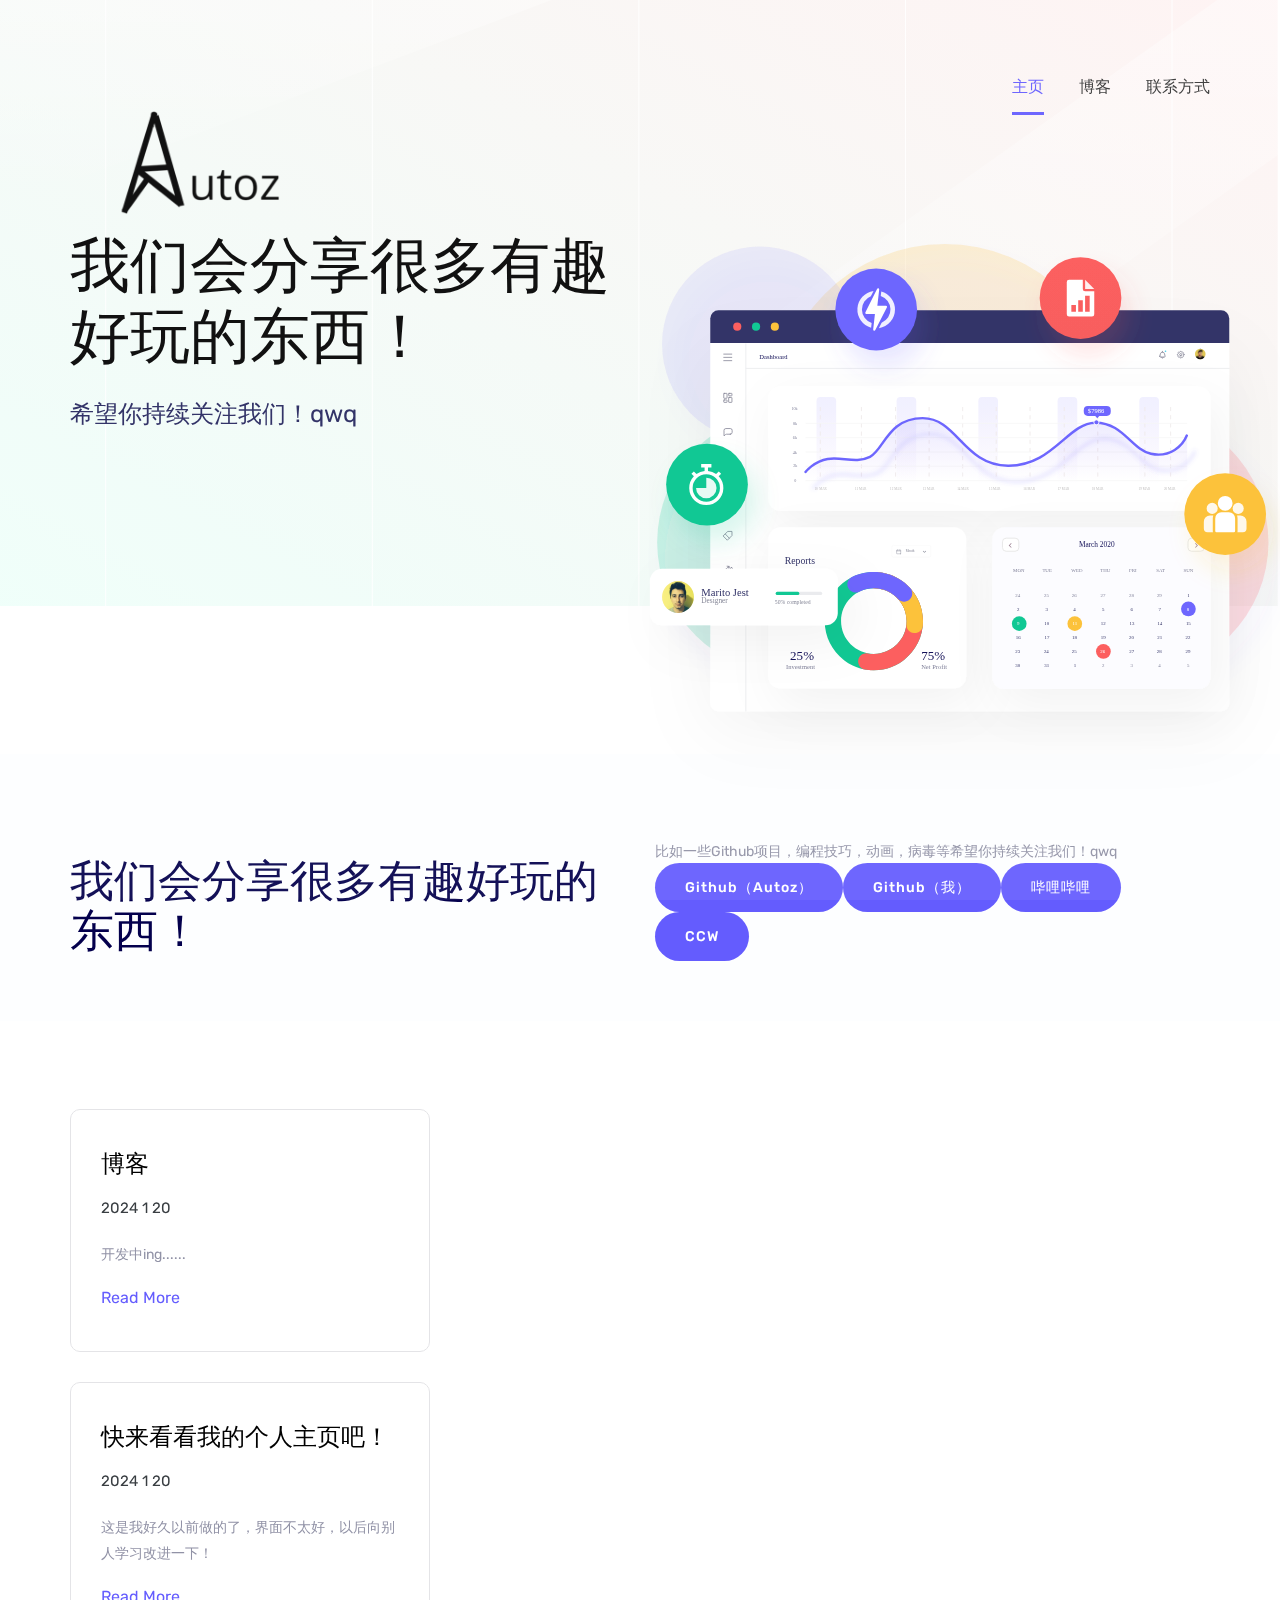
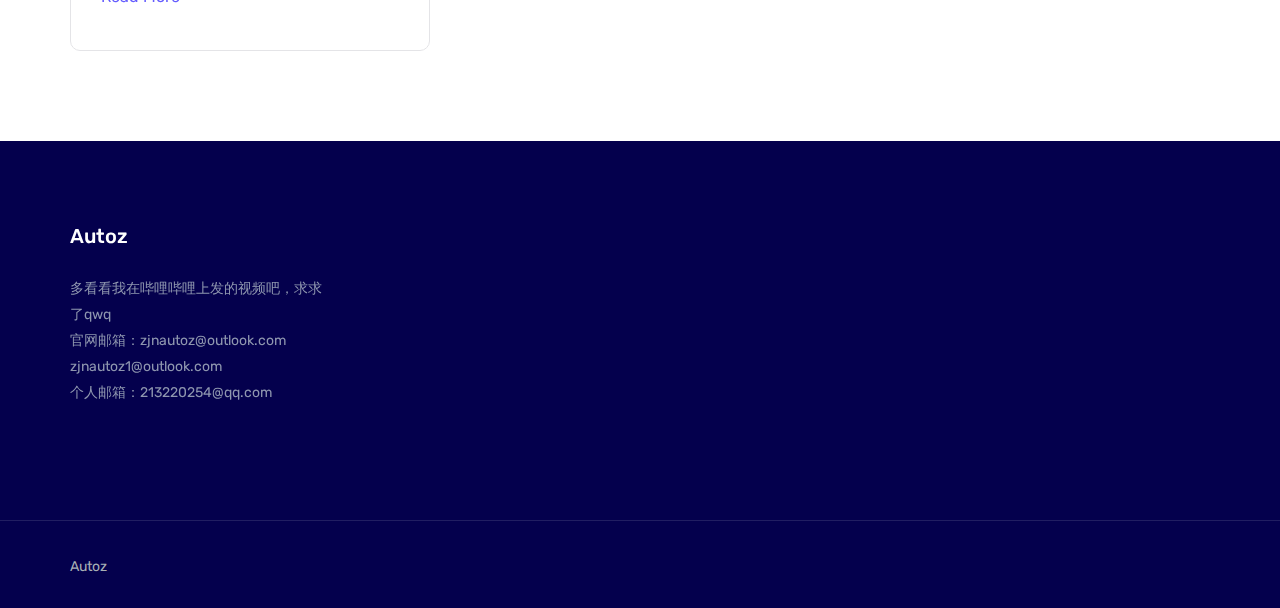
==== commit 8ad68551: "Update index.html" ====
--- a/index.html
+++ b/index.html
@@ -140,7 +140,7 @@
 									<li class="post-date"><time datetime="2018-07-16">2024 1 20</time></li>
 								</ul>
 								<p>开发中ing......</p>
-								<a href="blog/index.html" class="readmore-btn th-cl">Read More </a>
+								<a href="blog/" class="readmore-btn th-cl">Read More </a>
 							</div>
 						</div>
 						<!-- /Blog Thumb End -->
@@ -153,7 +153,7 @@
 									<li class="post-date"><time datetime="2018-07-16">2024 1 20</time></li>
 								</ul>
 								<p>这是我好久以前做的了，界面不太好，以后向别人学习改进一下！</p>
-								<a href="grzy/index.html" class="readmore-btn th-cl">Read More </a>
+								<a href="grzy/" class="readmore-btn th-cl">Read More </a>
 							</div>
 						</div>
 						<!-- /Blog Thumb End -->
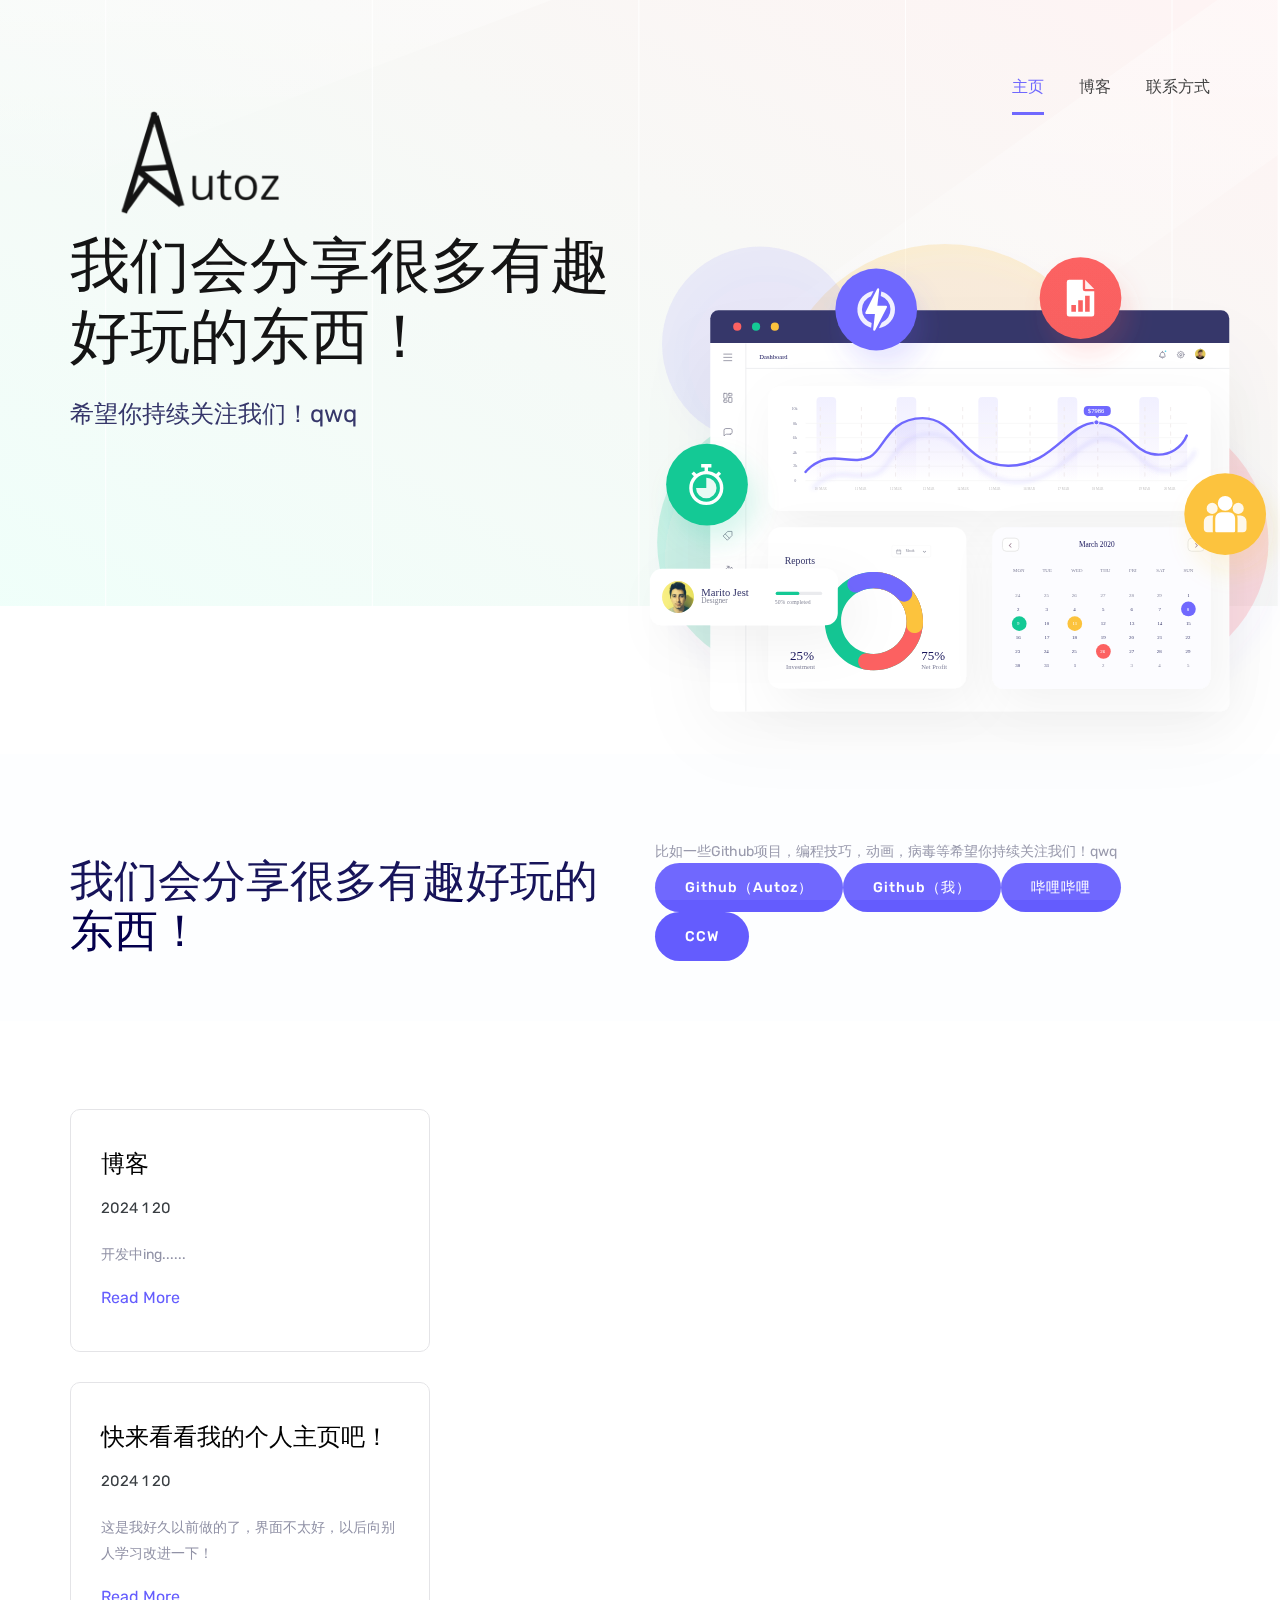
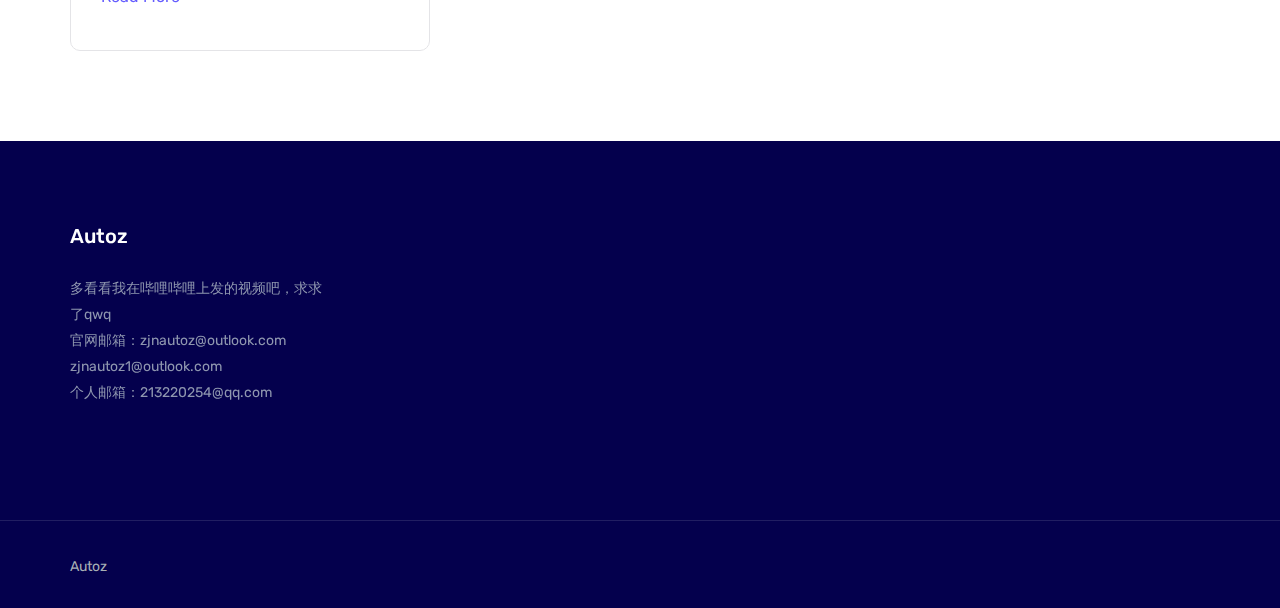
==== commit a3f993ad: "Update index.html" ====
--- a/index.html
+++ b/index.html
@@ -9,6 +9,8 @@
 <meta name="keywords" content="HTML5 Template, Themeforest, agency, blog, business, clean, corporate, creative, modern, one page, photography, portfolio" > 
 <meta name="description" content="Discover Oscarthemes - Business HTML5 Template, responsive Bootstrap templates, & HTML templates" > 
 <meta name="theme-color" content="#4b6fff">
+<link rel="icon" href="static/picture/ago7i-xoosr-001.ico" type="image/x-icon">
+<link rel="shortcut icon" href="static/picture/ago7i-xoosr-001.ico" type="image/x-icon">
 <title>Home</title>
 <!-- Bootstrap -->
 <link href="static/css/bootstrap.css" rel="stylesheet">
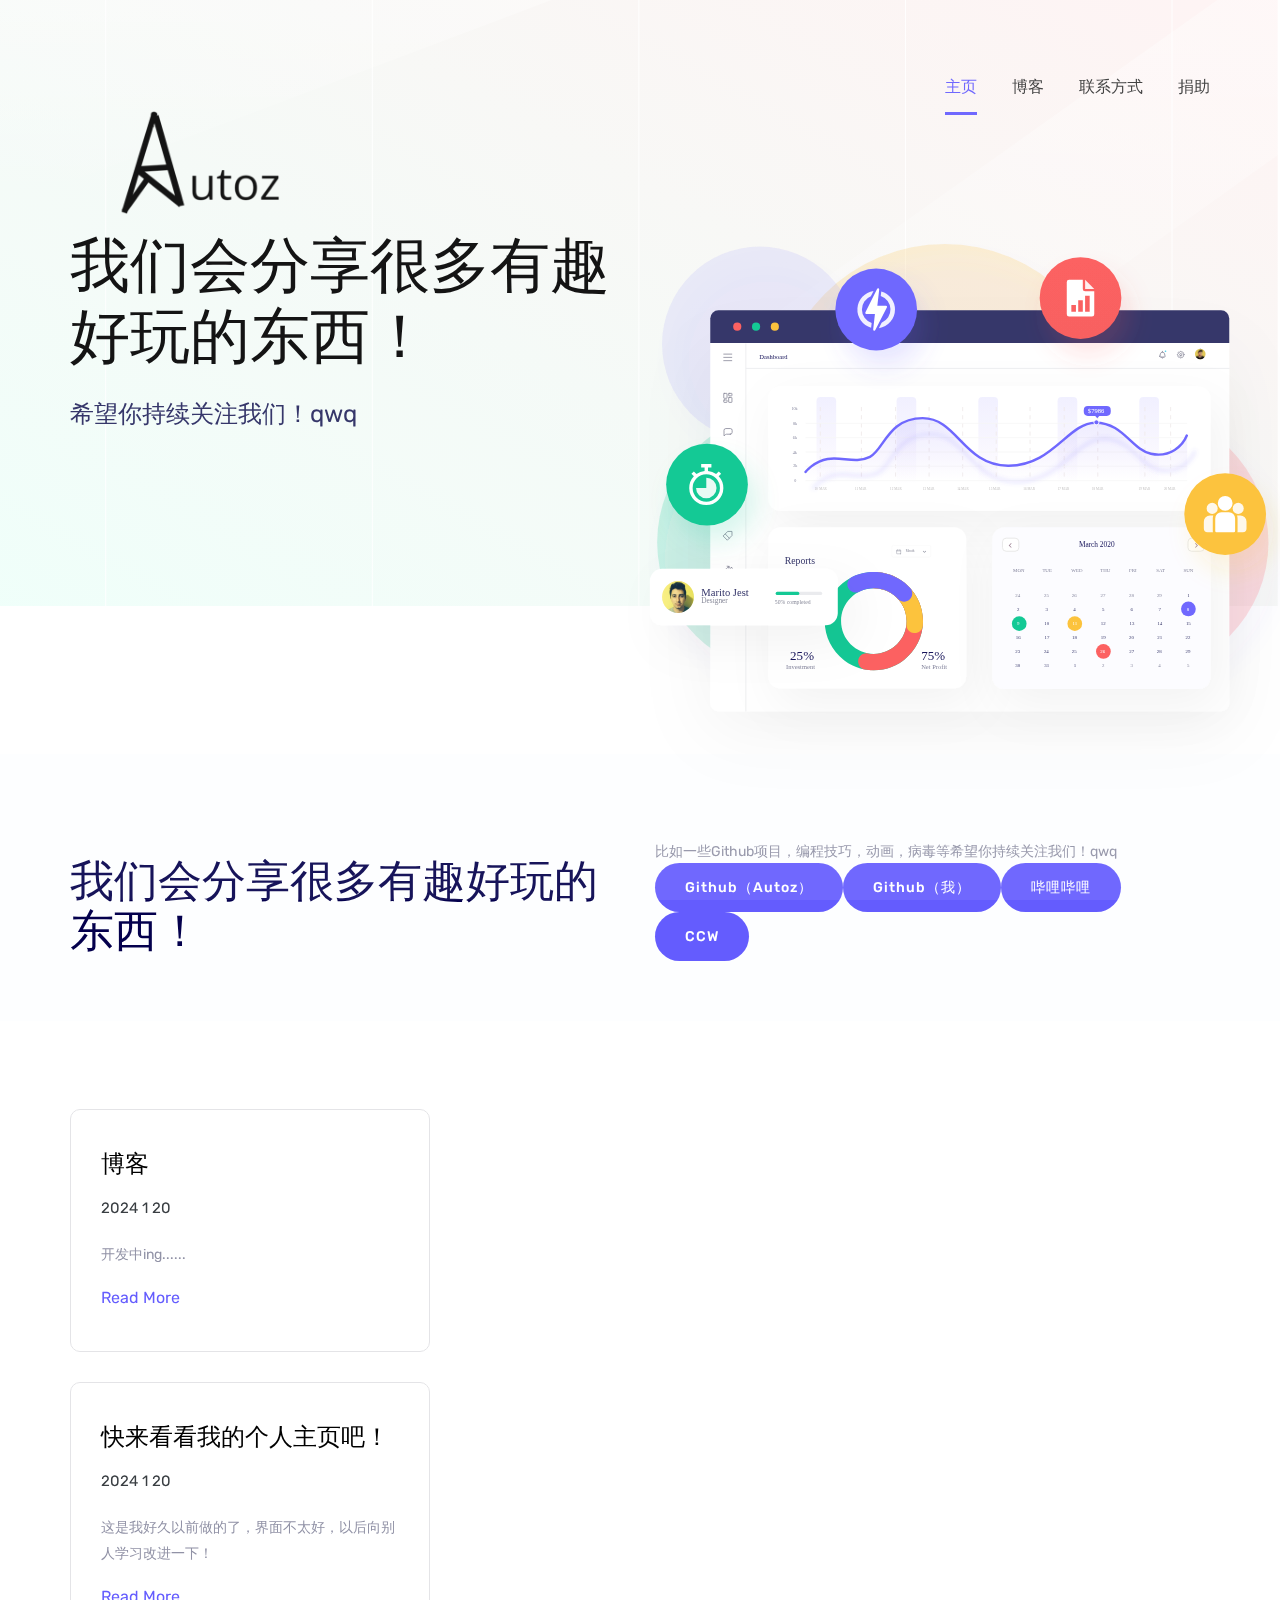
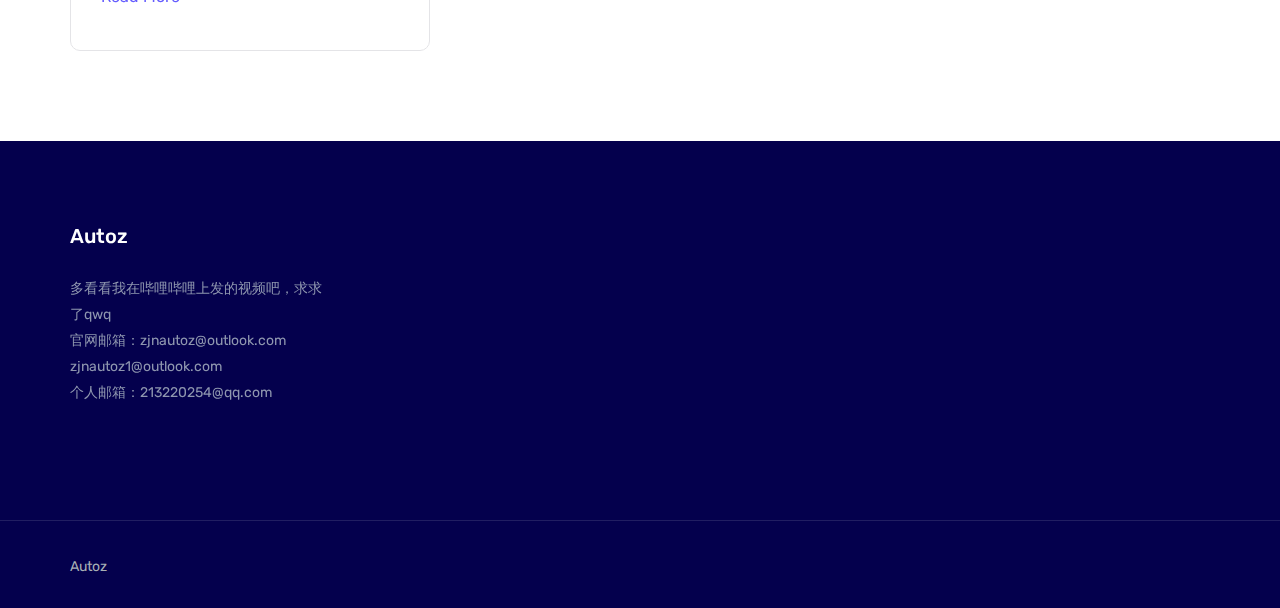
==== commit eae950dc: "Update index.html" ====
--- a/index.html
+++ b/index.html
@@ -61,6 +61,7 @@
 								<li class="active"><a href="#home">主页</a></li> 
 								<li><a href="#blog">博客</a></li>
 								<li><a href="#contact">联系方式</a></li>
+								<li><a href="jc.html">捐助</a></li>
 							</ul>
 						</nav>
 					</div>
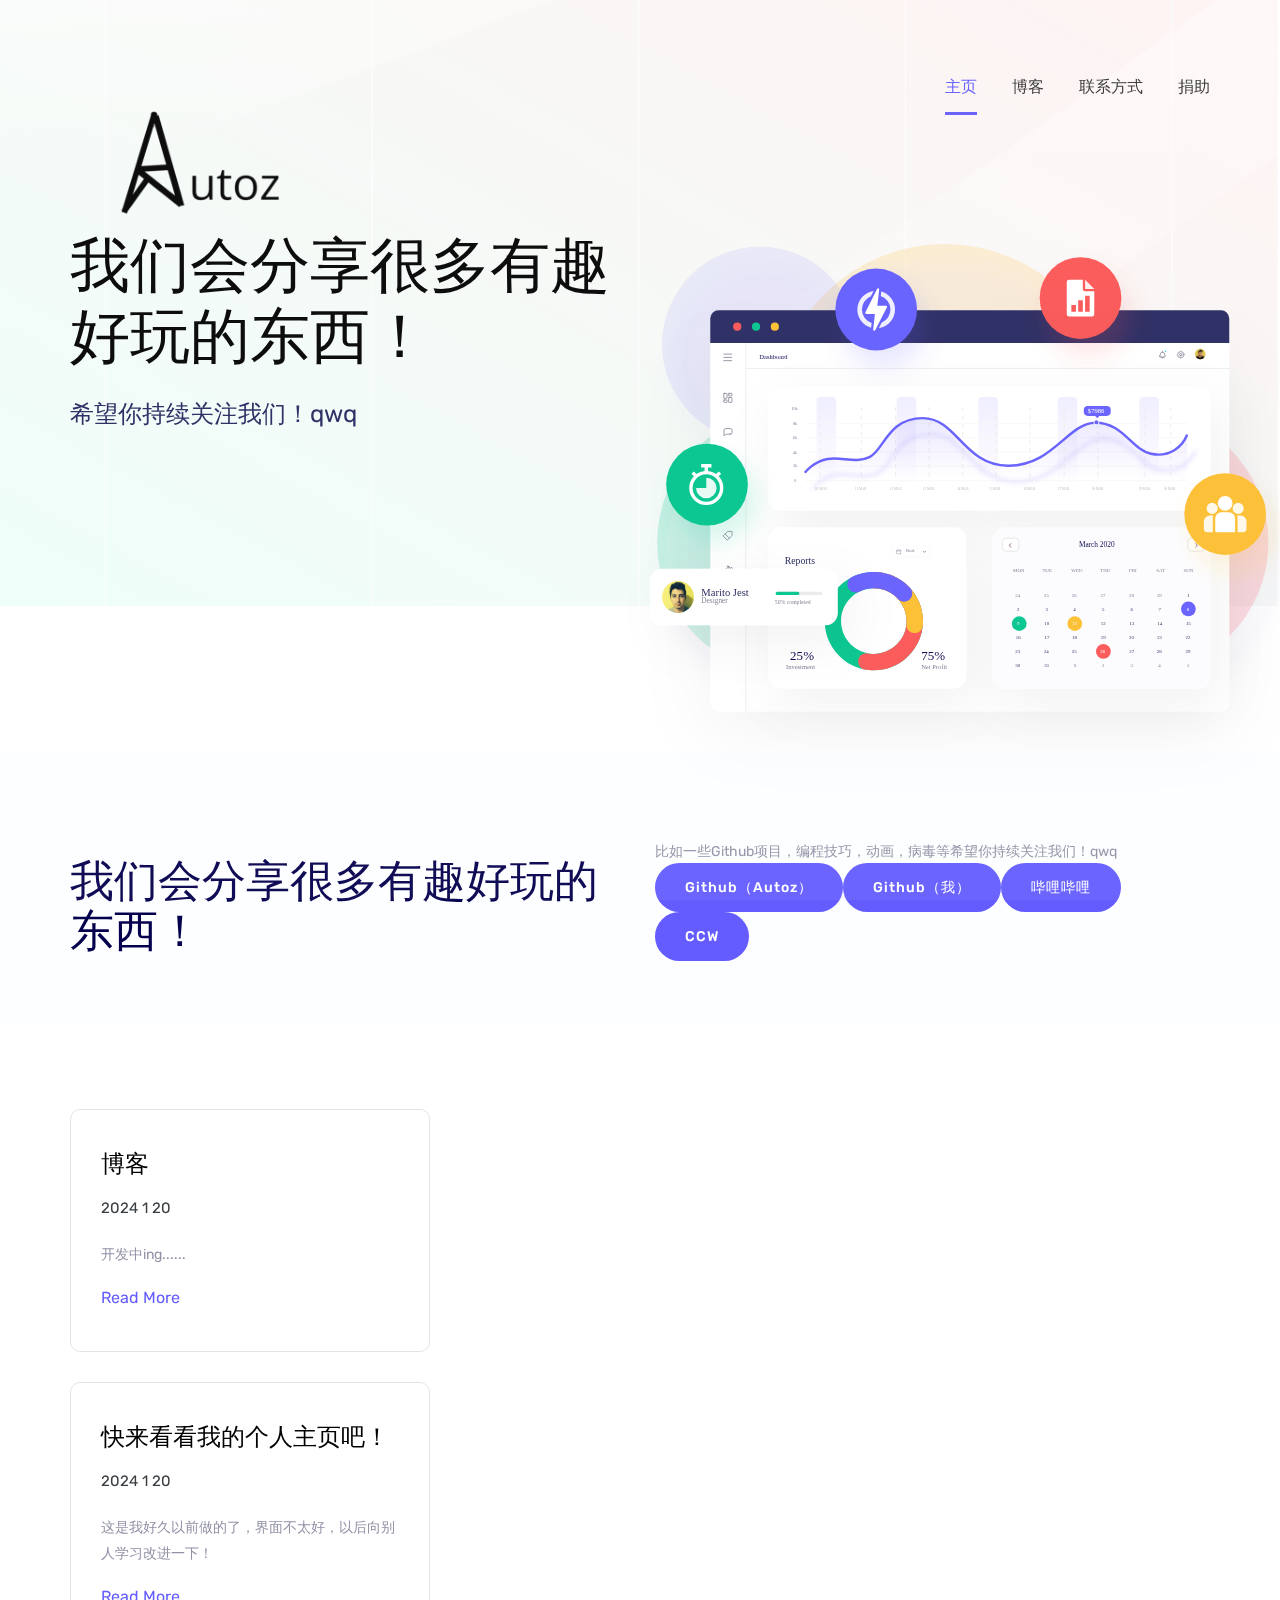
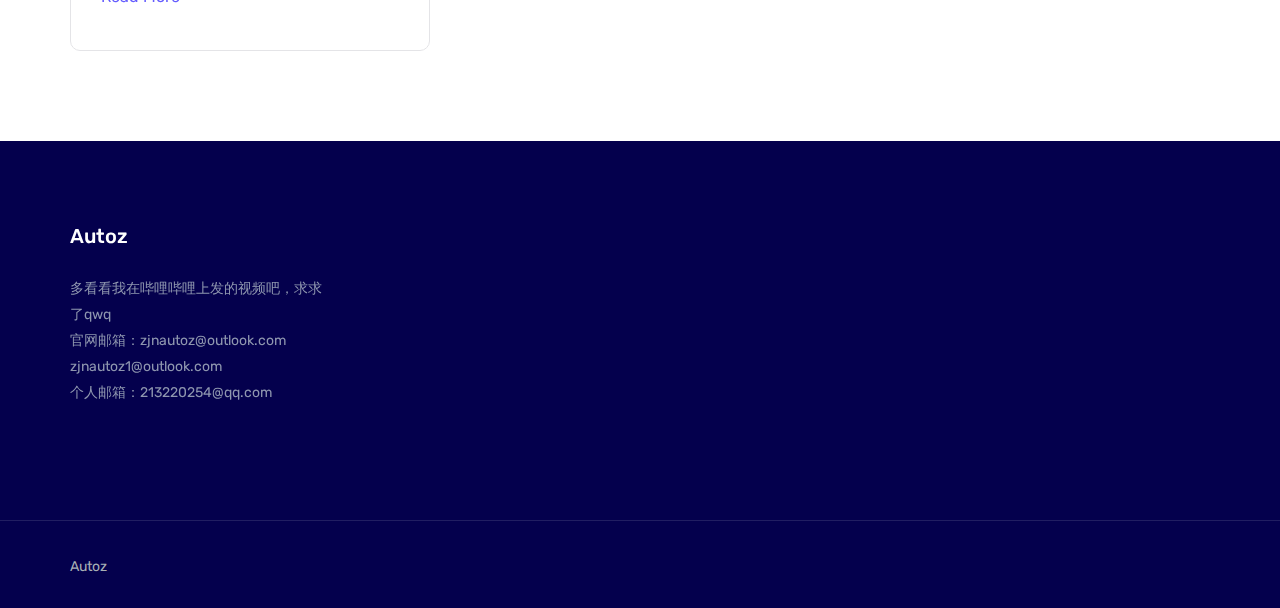
==== commit 6bd246ec: "Update index.html" ====
--- a/index.html
+++ b/index.html
@@ -11,7 +11,7 @@
 <meta name="theme-color" content="#4b6fff">
 <link rel="icon" href="static/picture/ago7i-xoosr-001.ico" type="image/x-icon">
 <link rel="shortcut icon" href="static/picture/ago7i-xoosr-001.ico" type="image/x-icon">
-<title>Home</title>
+<title>Autoz</title>
 <!-- Bootstrap -->
 <link href="static/css/bootstrap.css" rel="stylesheet">
 <!-- Animate CSS -->
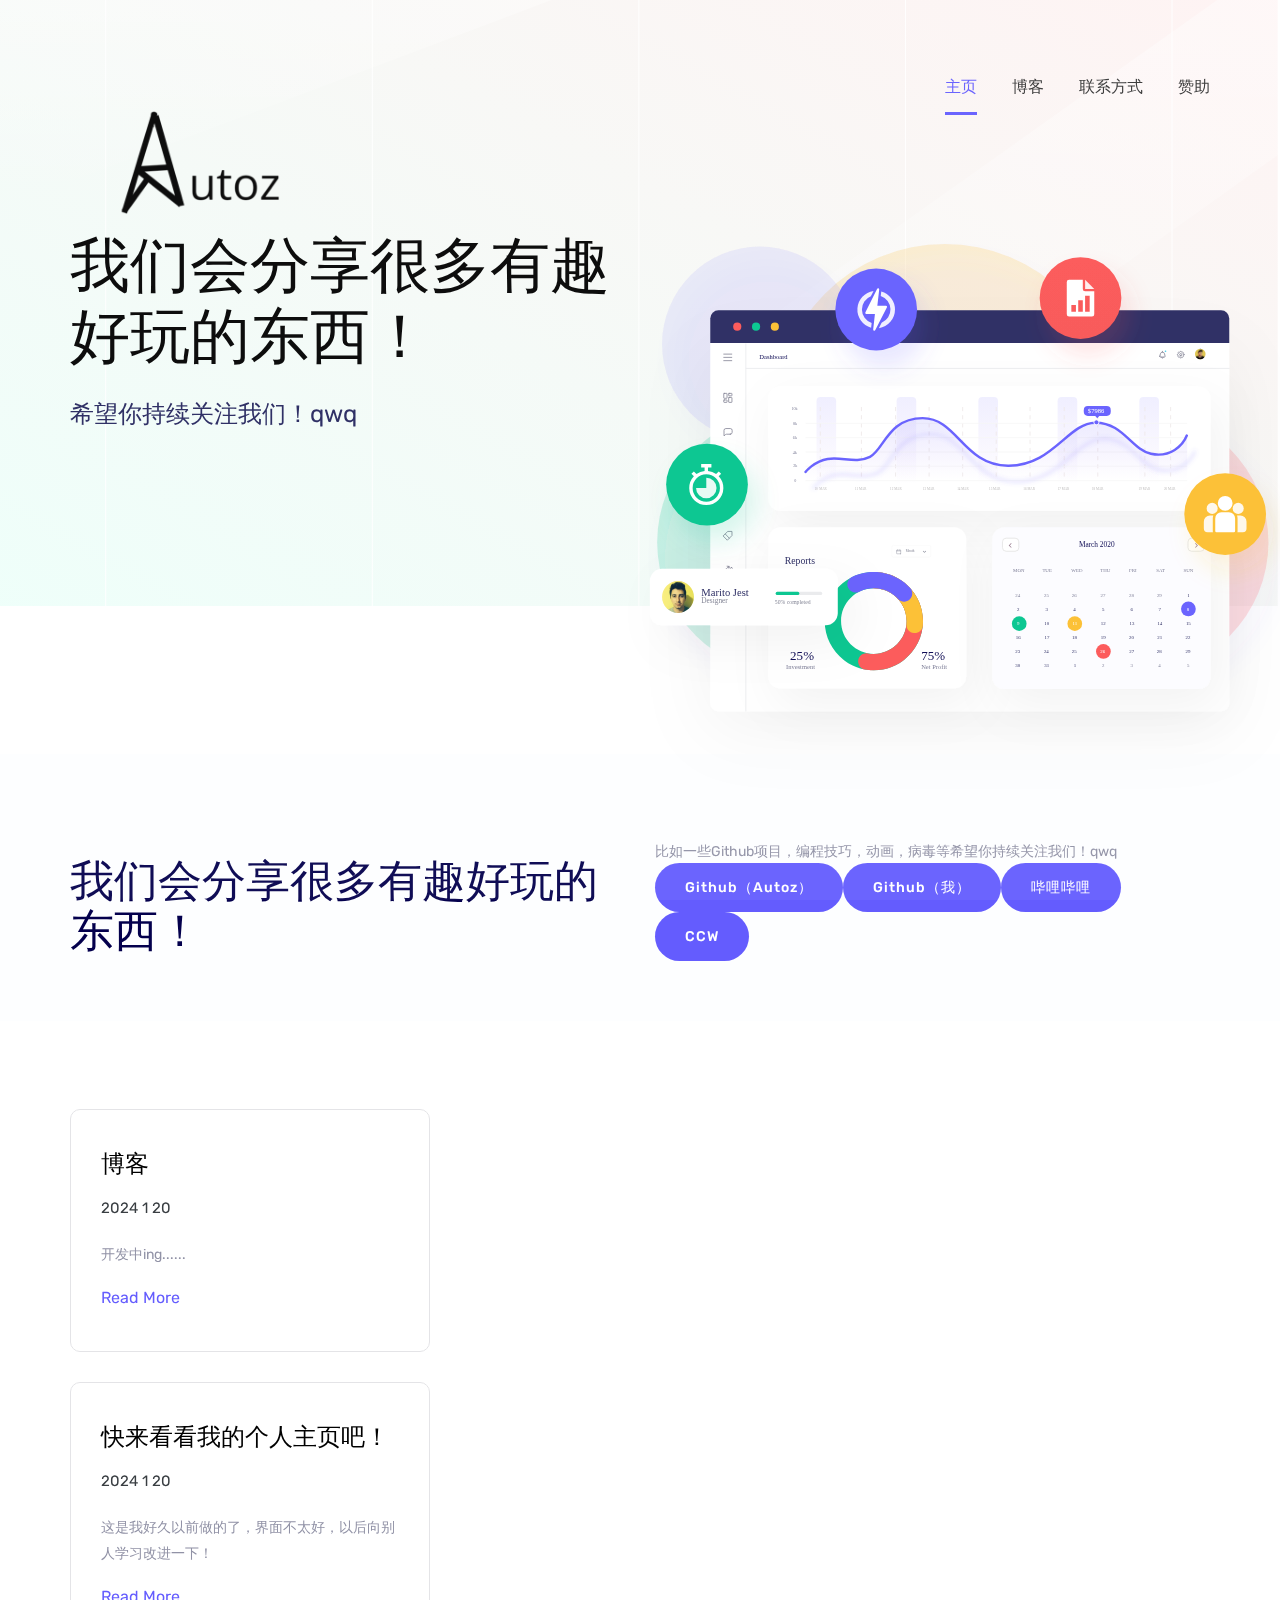
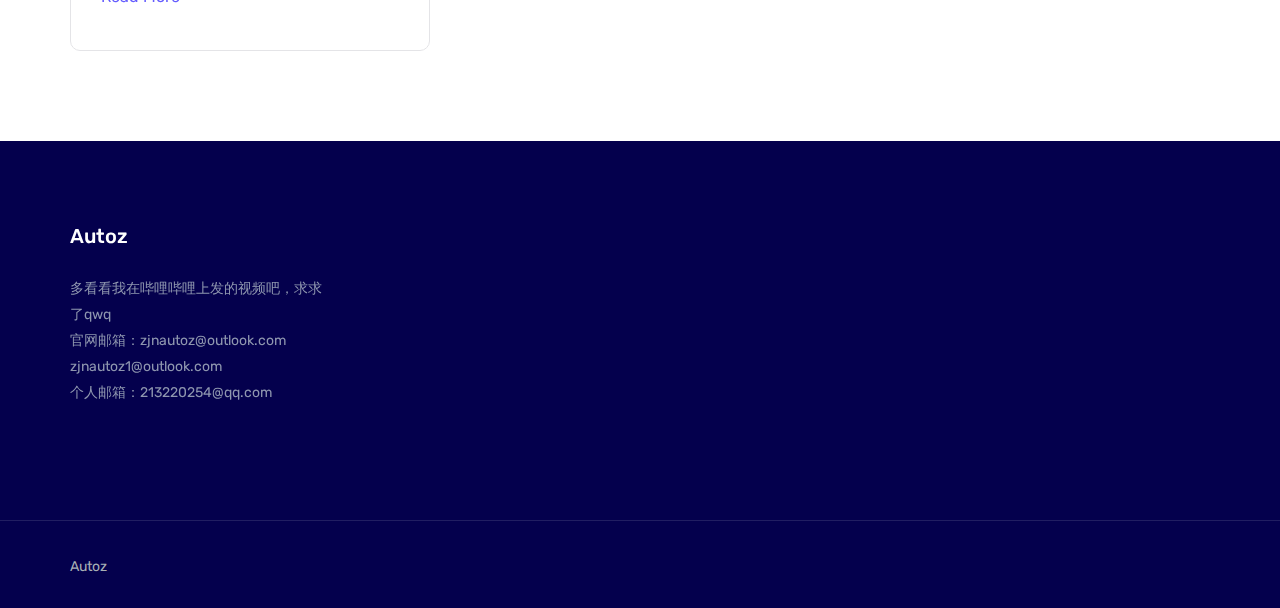
==== commit 3e2b5142: "Update index.html" ====
--- a/index.html
+++ b/index.html
@@ -61,7 +61,7 @@
 								<li class="active"><a href="#home">主页</a></li> 
 								<li><a href="#blog">博客</a></li>
 								<li><a href="#contact">联系方式</a></li>
-								<li><a href="jc.html">捐助</a></li>
+								<li><a href="jc.html">赞助</a></li>
 							</ul>
 						</nav>
 					</div>
